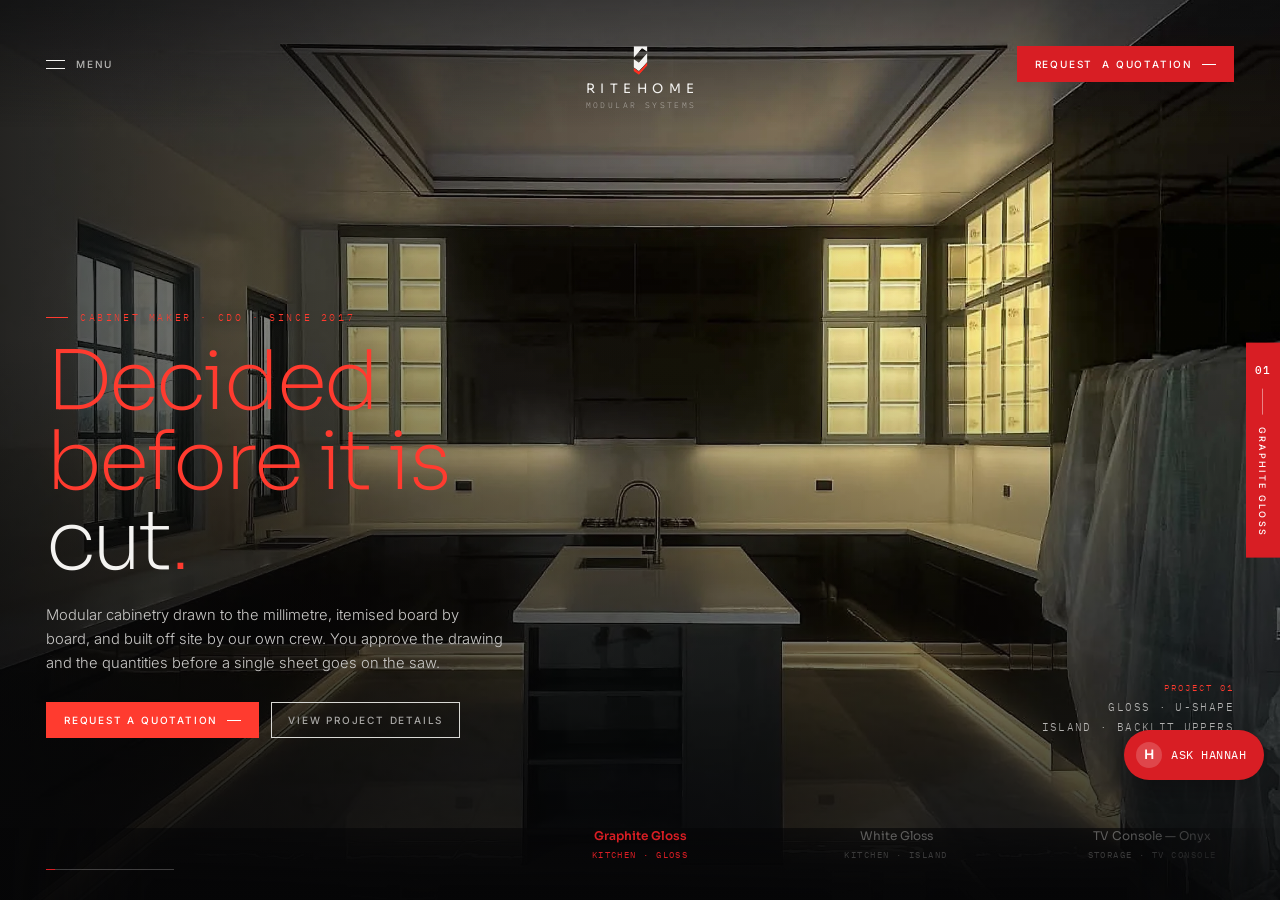
==== index.html @ 914b48b4 "Local search: say "kitchen cabinet maker", founding date, service-area towns - Homepage and kitchen " ====
<!doctype html>
<html lang="en">
<head>
<meta charset="utf-8">
<meta name="viewport" content="width=device-width, initial-scale=1">
<meta name="theme-color" content="#FFFFFF">
<link rel="icon" href="assets/favicon.ico" sizes="any">
<link rel="icon" type="image/png" sizes="32x32" href="assets/favicon-32.png">
<link rel="icon" type="image/png" sizes="16x16" href="assets/favicon-16.png">
<link rel="icon" type="image/png" sizes="192x192" href="assets/favicon-192.png">
<link rel="apple-touch-icon" href="assets/apple-touch-icon.png">
<title>Kitchen Cabinet Maker in CDO | Kitchen Cabinets &amp; Modular Furniture | Ritehome Modular Systems</title>
<meta name="description" content="Kitchen cabinet maker and modular furniture fabricator in Cagayan de Oro (CDO) since 2017. Kitchens, wardrobes, walk-in closets and TV consoles, every board sealed, edgebanded and termite-treated, built and installed by our own crew.">
<link rel="canonical" href="https://ritehomemodular.com/">
<meta name="robots" content="index, follow, max-image-preview:large">
<meta name="keywords" content="kitchen cabinet maker CDO, cabinet maker Cagayan de Oro, modular furniture CDO, kitchen cabinet maker Misamis Oriental, kitchen cabinet in CDO, CDO kitchen renovation, CDO cabinetry, kitchen cabinets Cagayan de Oro, custom cabinetry Cagayan de Oro, termite proof cabinets CDO, termite treated kitchen cabinets Cagayan de Oro, termite treatment cabinets Philippines, durable kitchen cabinets CDO">
<meta name="geo.region" content="PH-MSR">
<meta name="geo.placename" content="Cagayan de Oro City">
<meta name="geo.position" content="8.4542;124.6319">
<meta name="ICBM" content="8.4542, 124.6319">

<meta property="og:type" content="business.business">
<meta property="og:site_name" content="Ritehome Modular Systems">
<meta property="og:title" content="Kitchen Cabinet Maker in CDO | Kitchen Cabinets &amp; Modular Furniture | Ritehome Modular Systems">
<meta property="og:description" content="Kitchen cabinet maker and modular furniture fabricator in Cagayan de Oro (CDO) since 2017. Kitchens, wardrobes, walk-in closets and TV consoles, every board sealed, edgebanded and termite-treated, built and installed by our own crew.">
<meta property="og:url" content="https://ritehomemodular.com/">
<meta property="og:image" content="https://ritehomemodular.com/ritehome-photos/enhanced/01-graphite-gloss.jpg">
<meta property="og:locale" content="en_PH">

<meta name="twitter:card" content="summary_large_image">
<meta name="twitter:title" content="Kitchen Cabinet Maker in CDO | Kitchen Cabinets &amp; Modular Furniture | Ritehome Modular Systems">
<meta name="twitter:description" content="Kitchen cabinet maker and modular furniture fabricator in Cagayan de Oro (CDO) since 2017. Kitchens, wardrobes, walk-in closets and TV consoles, every board sealed, edgebanded and termite-treated, built and installed by our own crew.">
<meta name="twitter:image" content="https://ritehomemodular.com/ritehome-photos/enhanced/01-graphite-gloss.jpg">

<link rel="preconnect" href="https://fonts.googleapis.com">
<link rel="preconnect" href="https://fonts.gstatic.com" crossorigin>
<link rel="stylesheet" href="https://fonts.googleapis.com/css2?family=Sora:wght@200;300;400;500;600&family=IBM+Plex+Mono:wght@300;400;500&family=Inter:wght@300;400;500&display=swap">
<link rel="stylesheet" href="assets/hannah.css?v=784a1ce5">
<link rel="stylesheet" href="assets/lightbox.css?v=daa832d8">

<style>
/* ============================================================
   RITEHOME MODULAR SYSTEMS
   Structure after Senawa: one fixed screen, one work at a time,
   the wheel drives sideways, the chrome whispers. Six real
   projects carry the front of the run; four drawing sheets
   behind them carry the method. The substance — studio, terms,
   inquiry — sits behind the menu as a reading view.

   Colour: RED ON BLACK, taken from the Ritehome mark itself.
   Red is never a wash. It marks the active project in the index,
   carries the dimension line and the datum, and fires the single
   call to act. Everything else is black and one white.
   Material faces and the exposed board core keep their true
   colour — those are boards, not brand.
   ============================================================ */

:root{
  --ink:        #0A0A0B;
  --ink-2:      #101012;
  --panel:      #141416;
  --panel-2:    #1A1A1D;
  --chalk:      #F4F3F1;
  --chalk-dim:  #9A9A9E;
  --draft:      #7E7E85;
  --draft-dim:  #4E4E55;
  --line:       #A9ABB2;
  --rule:       #26262A;
  --rule-soft:  #1B1B1F;
  --core:       #FF2D20;
  --core-lift:  #FF5A4E;
  /* material — real boards, not brand colour */
  --edge-a:     #C98A46;
  --edge-b:     #8F6231;
  --edge-c:     #5D3F1E;
  --grain-a:    #8A6A4B;
  --grain-b:    #6B5038;
  --sheen:      255,255,255;
  --grid-op:    .05;

  --f-display: "Sora", "Inter Tight", "Helvetica Neue", Arial, sans-serif;
  --f-body:    "Inter", "Helvetica Neue", Arial, sans-serif;
  --f-mono:    "IBM Plex Mono", ui-monospace, "SF Mono", Menlo, monospace;

  --pad: clamp(20px, 3.6vw, 54px);
  --ease: cubic-bezier(.16,1,.3,1);
  --swing: cubic-bezier(.76,0,.24,1);
}

/* White is the ground. Deliberately NOT wired to prefers-color-scheme —
   the reader opts into the dark "shop" view with the toggle, so the run never
   flickers white/black/white as you move between a photograph and a drawing.
   Photographs keep their own dark scrim regardless (see .slide.shot). */
:root:not([data-theme="dark"]){
  --ink:#FFFFFF; --ink-2:#F7F7F5; --panel:#F4F4F2; --panel-2:#FAFAF8;
  --chalk:#0A0A0B; --chalk-dim:#4E4E53; --draft:#6A6A70; --draft-dim:#9A9AA0;
  --line:#4A4A50; --rule:#D9D9D5; --rule-soft:#E8E8E4; --core:#D81E24; --core-lift:#A8151A;
  --edge-a:#B87C3C; --edge-b:#855A2C; --edge-c:#57391B;
  --grain-a:#9C7A57; --grain-b:#7A5C3E; --grid-op:.07;
}
:root[data-theme="light"]{
  --ink:#F3F3F1; --ink-2:#ECECE9; --panel:#FBFBF9; --panel-2:#FFFFFF;
  --chalk:#0A0A0B; --chalk-dim:#56565B; --draft:#6A6A70; --draft-dim:#A6A6AC;
  --line:#4A4A50; --rule:#D3D3CF; --rule-soft:#E3E3DF; --core:#C8102E; --core-lift:#9C0A22;
  --edge-a:#B87C3C; --edge-b:#855A2C; --edge-c:#57391B;
  --grain-a:#9C7A57; --grain-b:#7A5C3E; --grid-op:.085;
}
:root[data-theme="dark"]{
  --ink:#0A0A0B; --ink-2:#101012; --panel:#141416; --panel-2:#1A1A1D;
  --chalk:#F4F3F1; --chalk-dim:#9A9A9E; --draft:#7E7E85; --draft-dim:#4E4E55;
  --line:#A9ABB2; --rule:#26262A; --rule-soft:#1B1B1F; --core:#FF2D20; --core-lift:#FF5A4E;
  --edge-a:#C98A46; --edge-b:#8F6231; --edge-c:#5D3F1E;
  --grain-a:#8A6A4B; --grain-b:#6B5038; --grid-op:.05;
}

*{box-sizing:border-box;}
/* WebP <picture> wrappers around photo <img>s must not add a box of their
   own -- .photo img etc. size themselves against their actual parent
   (width/height:100%, object-fit:cover), and a <picture> left at its
   default inline display would break that. */
picture{display:contents;}
html,body{height:100%;}
body{
  margin:0;background:var(--ink);color:var(--chalk);
  font-family:var(--f-body);font-weight:300;
  -webkit-font-smoothing:antialiased;text-rendering:optimizeLegibility;
  overflow:hidden;
}
body.reading{overflow-y:auto;overflow-x:hidden;}
::selection{background:var(--core);color:#fff;}
a{color:inherit;}
:focus-visible{outline:1px solid var(--core);outline-offset:3px;}

.grid{
  position:fixed;inset:0;z-index:0;pointer-events:none;
  background-image:
    linear-gradient(to right, var(--draft) 1px, transparent 1px),
    linear-gradient(to bottom, var(--draft) 1px, transparent 1px);
  background-size:96px 96px;opacity:var(--grid-op);
}

/* ============================================================
   CHROME — 10px, uppercase, wide tracking, almost invisible
   ============================================================ */
.micro{
  font-family:var(--f-body);font-size:10px;font-weight:500;
  letter-spacing:.18em;text-transform:uppercase;
}
.topbar{
  position:fixed;top:0;left:0;right:0;z-index:70;
  display:flex;align-items:center;justify-content:space-between;
  padding:var(--pad);gap:20px;pointer-events:none;
}
.topbar > *{pointer-events:auto;}
.topbar::before{
  content:"";position:absolute;inset:0;z-index:-1;pointer-events:none;
  background:linear-gradient(to bottom, rgba(6,6,7,.5), rgba(6,6,7,0));
  opacity:0;transition:opacity .5s;
}
body.on-photo .topbar::before{opacity:1;}

.menubtn{
  display:flex;align-items:center;gap:11px;
  background:none;border:0;padding:0;cursor:pointer;color:var(--chalk);
}
body.on-photo .menubtn{color:#F4F3F1;}
.menubtn .bars{display:block;width:19px;height:9px;position:relative;flex:none;}
.menubtn .bars::before,.menubtn .bars::after{
  content:"";position:absolute;left:0;right:0;height:1px;background:currentColor;
  transition:transform .45s var(--swing);
}
.menubtn .bars::before{top:0;}
.menubtn .bars::after{bottom:0;}
body.menu-open .menubtn .bars::before{transform:translateY(4px) rotate(45deg);}
body.menu-open .menubtn .bars::after{transform:translateY(-4px) rotate(-45deg);}
.menubtn .lbl{color:var(--draft);transition:color .3s;}
body.on-photo .menubtn .lbl{color:rgba(244,243,241,.7);}
.menubtn:hover .lbl{color:currentColor;}

.wordmark{
  position:fixed;left:50%;top:var(--pad);transform:translateX(-50%);
  text-decoration:none;display:flex;flex-direction:column;align-items:center;gap:3px;
  z-index:71;
}
.wm-icon{
  position:relative;display:block;width:14px;aspect-ratio:430/894;margin-bottom:2px;
}
.wm-icon img{position:absolute;inset:0;width:100%;height:100%;}
.wm-icon-chalk{opacity:0;transition:opacity .3s;}
body.on-photo .wm-icon-ink{opacity:0;}
body.on-photo .wm-icon-chalk{opacity:1;}
.wm-a{
  font-family:var(--f-display);font-weight:400;font-size:13px;
  letter-spacing:.42em;text-indent:.42em;text-transform:uppercase;color:var(--chalk);
}
.wm-b{
  font-family:var(--f-mono);font-size:8px;letter-spacing:.3em;text-indent:.3em;
  text-transform:uppercase;color:var(--draft-dim);
}
body.on-photo .wm-a{color:#F4F3F1;}
body.on-photo .wm-b{color:rgba(244,243,241,.55);}
/* the panel edge cuts straight through the centred wordmark, so it steps
   out of the way while the menu is open */
body.menu-open .wordmark{opacity:0;pointer-events:none;transition:opacity .3s;}

.topright{display:flex;align-items:center;gap:18px;}
.cta{
  display:inline-flex;align-items:center;gap:9px;
  font-family:var(--f-body);font-size:10px;font-weight:500;
  letter-spacing:.18em;text-transform:uppercase;text-decoration:none;
  color:#fff;background:var(--core);
  padding:11px 17px;border:1px solid var(--core);cursor:pointer;
  transition:background .3s var(--ease),border-color .3s var(--ease),color .3s;
}
.cta::after{content:"";width:14px;height:1px;background:currentColor;}
.cta:hover{background:var(--core-lift);border-color:var(--core-lift);}
.cta-ghost{background:transparent;border-color:rgba(244,243,241,.34);color:#F4F3F1;}
.cta-ghost:hover{background:transparent;border-color:var(--core);color:var(--core);}

/* right-edge vertical tab — Senawa hangs an award badge here;
   we hang the sheet's stage, which is the thing that actually moves */
.stagetab{
  position:fixed;right:0;top:50%;transform:translateY(-50%);z-index:39;
  background:var(--core);color:#fff;
  padding:20px 9px;display:flex;flex-direction:column;align-items:center;gap:12px;
  pointer-events:none;
}
.stagetab .st-n{font-family:var(--f-mono);font-size:11px;font-weight:500;letter-spacing:.1em;}
.stagetab .st-l{
  writing-mode:vertical-rl;font-family:var(--f-body);font-size:9px;font-weight:500;
  letter-spacing:.26em;text-transform:uppercase;
}
.stagetab .st-r{width:1px;height:26px;background:rgba(255,255,255,.45);}

/* ---------- bottom index — the Senawa move ---------- */
.indexbar{
  position:fixed;left:0;right:0;bottom:0;z-index:38;
  padding:0 0 calc(var(--pad) - 6px);
  pointer-events:none;overflow:hidden;
  -webkit-mask-image:linear-gradient(to right,transparent,#000 12%,#000 88%,transparent);
          mask-image:linear-gradient(to right,transparent,#000 12%,#000 88%,transparent);
}
.indexbar::before{
  content:"";position:absolute;left:0;right:0;bottom:0;height:200px;z-index:-1;
  background:linear-gradient(to top, var(--ink) 6%, rgba(0,0,0,0));
  opacity:.9;pointer-events:none;transition:opacity .5s;
}
body.on-photo .indexbar::before{
  background:linear-gradient(to top, rgba(6,6,7,.95) 6%, rgba(6,6,7,0));opacity:1;
}
.indextrack{
  display:flex;align-items:flex-end;
  transition:transform .85s var(--swing);will-change:transform;
}
.ix{
  flex:0 0 20%;text-align:center;padding:0 14px;
  background:none;border:0;cursor:pointer;pointer-events:auto;
  display:flex;flex-direction:column;align-items:center;gap:6px;
  opacity:.34;transition:opacity .55s var(--ease);
}
.ix:hover{opacity:.72;}
.ix-n{
  font-family:var(--f-display);font-size:12px;font-weight:400;color:var(--chalk);
  white-space:nowrap;transition:color .45s var(--ease);
}
.ix-m{
  font-family:var(--f-mono);font-size:9px;letter-spacing:.16em;text-transform:uppercase;
  color:var(--chalk);opacity:.62;white-space:nowrap;transition:color .45s var(--ease);
}
body.on-photo .ix-n,body.on-photo .ix-m{color:#F4F3F1;}
.ix.on{opacity:1;}
.ix.on .ix-n{font-weight:600;color:var(--core);}
.ix.on .ix-m{color:var(--core);opacity:1;}

.progress{
  position:fixed;left:var(--pad);bottom:calc(var(--pad) - 16px);z-index:38;
  width:128px;height:1px;background:var(--rule);pointer-events:none;
}
body.on-photo .progress{background:rgba(244,243,241,.24);}
.progress i{
  display:block;height:100%;background:var(--core);
  transform-origin:left;transform:scaleX(.1);
  transition:transform .85s var(--swing);
}
.hint{
  position:fixed;right:var(--pad);bottom:calc(var(--pad) - 20px);z-index:38;
  color:var(--draft-dim);pointer-events:none;
  animation:hintfade 5s var(--ease) 2.6s forwards;
}
body.on-photo .hint{color:rgba(244,243,241,.5);}
@keyframes hintfade{to{opacity:0;}}

/* ============================================================
   STAGE
   ============================================================ */
.stage{position:fixed;inset:0;z-index:10;overflow:hidden;}
body.reading .stage{display:none;}
/* Hannah (assets/hannah.js) sits at a plain 16px from the corner by default —
   fine in the reading view, but the stage view has its own thumbnail strip
   and scroll hint pinned to that same corner, so lift her clear of it there. */
body:not(.reading) .hn-root{bottom:calc(var(--pad) + 74px);}
.track{
  display:flex;height:100%;width:100%;
  transition:transform .95s var(--swing);will-change:transform;
}
.slide{flex:0 0 100%;height:100%;position:relative;overflow:hidden;}

/* ---------- the photograph, full-bleed ---------- */
.photo{position:absolute;inset:0;overflow:hidden;background:#08080A;}
.photo img{
  width:100%;height:100%;object-fit:cover;display:block;
  transform:scale(1.07);transition:transform 2s var(--ease);
}
.slide.seen .photo img{transform:scale(1);}
/* the hero slide's muted background loop — sits over the still, under the scrim;
   fades in once it is actually playing so a stall never shows a black box */
.photo-vid{
  position:absolute;inset:0;width:100%;height:100%;object-fit:cover;display:block;
  pointer-events:none;opacity:0;transition:opacity 1s var(--ease);
}
.photo-vid.playing{opacity:1;}
/* the scrim — dark at the bottom and down the reading edge,
   so the type holds without flattening the whole picture */
.photo::after{
  content:"";position:absolute;inset:0;pointer-events:none;
  background:
    linear-gradient(to top, rgba(6,6,7,.90) 0%, rgba(6,6,7,.42) 34%, rgba(6,6,7,.04) 62%),
    linear-gradient(to right, rgba(6,6,7,.74) 0%, rgba(6,6,7,.20) 44%, rgba(6,6,7,0) 72%);
}
/* on a photo slide the copy is always light-on-dark, in either theme */
.slide.shot{
  --chalk:#F4F3F1; --chalk-dim:#CBCAC8; --draft:#A9A8A6; --draft-dim:#8B8A89;
  --core:#FF3B2F; --core-lift:#FF6A5F;
}

/* ---------- copy over the frame ---------- */
.copy{
  position:absolute;z-index:3;left:var(--pad);bottom:clamp(124px,18vh,196px);
  max-width:min(46ch,44vw);
}
.copy.mid{
  left:50%;transform:translate(-50%,-50%);text-align:center;
  max-width:min(60ch,74vw);bottom:auto;top:48%;
}
.eyebrow{
  font-family:var(--f-mono);font-size:10px;letter-spacing:.26em;text-transform:uppercase;
  color:var(--core);margin:0 0 18px;display:flex;align-items:center;gap:12px;
}
.copy.mid .eyebrow{justify-content:center;}
.eyebrow::before{content:"";width:22px;height:1px;background:var(--core);flex:none;}

h1{
  font-family:var(--f-display);font-weight:200;
  font-size:clamp(38px,6.4vw,88px);line-height:.98;letter-spacing:-.035em;
  margin:0 0 22px;color:var(--core);
}
h1 em{font-style:normal;color:var(--chalk);}
h2{
  font-family:var(--f-display);font-weight:200;
  font-size:clamp(28px,4.1vw,54px);line-height:1.06;letter-spacing:-.028em;
  margin:0 0 18px;color:var(--core);
}
h3{
  font-family:var(--f-display);font-weight:400;font-size:15px;letter-spacing:-.01em;
  margin:0 0 8px;color:var(--chalk);
}
.lede{
  font-size:clamp(13.5px,1.15vw,15.5px);line-height:1.62;color:var(--chalk-dim);
  margin:0 0 18px;font-weight:300;
}
.body{font-size:13px;line-height:1.7;color:var(--draft);margin:0 0 16px;}
.note{font-family:var(--f-mono);font-size:11px;line-height:1.75;color:var(--draft);margin:0;}
.acts{display:flex;flex-wrap:wrap;gap:12px;margin-top:26px;}
.copy.mid .acts{justify-content:center;}

/* the project caption, bottom-right, the way a sheet is stamped */
.shotmeta{
  position:absolute;z-index:3;right:var(--pad);bottom:clamp(124px,18vh,196px);
  text-align:right;display:flex;flex-direction:column;gap:5px;
}
.shotmeta .sm-k{
  font-family:var(--f-mono);font-size:9px;letter-spacing:.22em;text-transform:uppercase;
  color:var(--core);
}
.shotmeta .sm-v{
  font-family:var(--f-mono);font-size:10.5px;letter-spacing:.13em;text-transform:uppercase;
  color:rgba(244,243,241,.72);line-height:1.9;
}

.meta{
  position:absolute;z-index:3;right:var(--pad);top:calc(var(--pad) + 62px);
  font-family:var(--f-mono);font-size:10px;line-height:2.1;letter-spacing:.14em;
  text-transform:uppercase;color:var(--draft-dim);text-align:right;
}

/* ---------- drawing sheets ---------- */
.art{
  position:absolute;inset:0;display:flex;align-items:center;justify-content:center;
  padding:clamp(72px,9vh,130px) var(--pad);
}
.art svg{width:100%;height:100%;max-width:1500px;overflow:visible;}
/* line work needs its own value: --draft is a body-text grey and disappears
   on a black ground, which is the whole canvas here */
.ln{fill:none;stroke:var(--line);stroke-width:1.3;vector-effect:non-scaling-stroke;}
.ln-f{fill:var(--panel);stroke:var(--line);stroke-width:1.3;vector-effect:non-scaling-stroke;}
.ln-h{fill:none;stroke:var(--chalk);stroke-width:1.6;vector-effect:non-scaling-stroke;}
.ln-d{fill:none;stroke:var(--core);stroke-width:1.2;vector-effect:non-scaling-stroke;}
.dimtxt{font-family:var(--f-mono);font-size:11px;fill:var(--core);letter-spacing:.1em;}
.lbltxt{font-family:var(--f-mono);font-size:9.5px;fill:var(--draft);letter-spacing:.16em;}
.hatch{fill:var(--panel-2);stroke:var(--line);stroke-width:1.3;vector-effect:non-scaling-stroke;}

/* where copy sits on the left, the drawing steps right so the two do not
   share the same ground */
@media (min-width:1001px){
  .slide.offset .art{padding-left:min(46vw,640px);}
}
/* narrow: there is no room beside the copy, so the drawing takes the top
   band and the copy sits under it rather than on top of it */
@media (max-width:1000px){
  .slide.offset .art{
    align-items:flex-start;
    padding:calc(var(--pad) + 74px) var(--pad) 0;
  }
  .slide.offset .art svg{height:min(28vh,220px);}
  .slide.offset .copy{bottom:clamp(50px,6vh,90px);}
  .slide.offset .copy.plate{background:transparent;border:0;padding:0;}
}
/* a short phone still has to fit a drawing above the copy — give both less
   room to ask for rather than let them collide */
@media (max-width:1000px) and (max-height:760px){
  .slide.offset .art{padding-top:calc(var(--pad) + 50px);}
  .slide.offset .art svg{height:min(19vh,145px);}
  .slide.offset .copy{bottom:clamp(24px,4vh,54px);}
  .slide.offset .copy h2{font-size:clamp(24px,3.4vw,38px);margin-bottom:12px;}
  .slide.offset .copy .eyebrow{margin-bottom:10px;}
  .slide.offset .copy .lede{font-size:12.5px;line-height:1.5;margin-bottom:10px;}
  .slide.offset .copy .note{font-size:10px;line-height:1.45;}
  .slide.offset .copy .spec-list{margin-top:12px;}
  .slide.offset .copy .spec-list li{padding:6px 0;}
}

.slide .draw{stroke-dasharray:var(--len,900);stroke-dashoffset:var(--len,900);}
.slide.seen .draw{animation:drawin 1.5s var(--ease) forwards;}
@keyframes drawin{to{stroke-dashoffset:0;}}
.slide .fadein{opacity:0;}
.slide.seen .fadein{animation:fadein .9s var(--ease) .75s forwards;}
@keyframes fadein{to{opacity:1;}}
.slide .rise{opacity:0;transform:translateY(16px);}
.slide.seen .rise{animation:rise .95s var(--ease) forwards;}
.slide.seen .rise:nth-child(2){animation-delay:.07s;}
.slide.seen .rise:nth-child(3){animation-delay:.14s;}
.slide.seen .rise:nth-child(4){animation-delay:.21s;}
.slide.seen .rise:nth-child(5){animation-delay:.28s;}
@keyframes rise{to{opacity:1;transform:none;}}

/* ---------- material: the swatch wall, full-bleed ---------- */
/* one foot value drives the wall, the label band and the copy plate, so the
   plate can never come to rest on top of a sample name */
.slide.mat{--wall-foot:clamp(104px,15vh,168px);--tag-band:78px;}
.swatch-wall{
  /* the bottom row carries its own labels, so the wall stops short of the
     index bar instead of running under it */
  position:absolute;inset:0 0 var(--wall-foot) 0;display:grid;
  grid-template-columns:repeat(4,1fr);gap:1px;background:var(--rule-soft);
}
.swatch{position:relative;overflow:hidden;background:var(--panel);}
.sw-face{position:absolute;inset:0 0 13px 0;}
/* a real board photo, when one is supplied, lies over the drawn fallback:
   set --face on the .swatch and nothing else has to change */
.sw-face::before{
  content:"";position:absolute;inset:0;
  background-image:var(--face,none);background-repeat:no-repeat;
  /* cover, not a fixed oversize. The wall is four tall strips on a desktop
     but a 2x2 of squat tiles under 820px, and a height-based size that
     covers one shape leaves the drawn fallback showing down the sides of
     the other. cover holds at every aspect; --face-pos still chooses which
     part of the scan is in frame, since cover always leaves slack on one
     axis. */
  background-size:var(--face-size,cover);
  background-position:var(--face-pos,50% 50%);
}
.sw-edge{
  position:absolute;left:0;right:0;bottom:0;height:13px;z-index:3;
  background:linear-gradient(to bottom, var(--edge-a) 0%, var(--edge-b) 55%, var(--edge-c) 100%);
}
.sw-edge::after{
  content:"";position:absolute;left:0;right:0;top:0;height:1.5px;
  background:rgba(var(--sheen),.35);
}
.sw-band .sw-edge{background:linear-gradient(to bottom, var(--grain-a), var(--grain-b));}
.sw-light{
  position:absolute;inset:0;pointer-events:none;
  background:radial-gradient(300px 220px at var(--mx,50%) var(--my,30%),
    rgba(var(--sheen),.17), rgba(var(--sheen),0) 70%);
  opacity:0;transition:opacity .5s var(--ease);
}
.swatch:hover .sw-light,.swatch:focus-within .sw-light{opacity:1;}
.sw-gloss .sw-light{
  background:radial-gradient(270px 190px at var(--mx,50%) var(--my,30%),
    rgba(var(--sheen),.44), rgba(var(--sheen),0) 62%);
}
/* labels sit over real material — fixed values over a scrim, never a theme token */
.sw-tag{
  position:absolute;left:0;right:0;bottom:13px;z-index:2;
  padding:44px 13px 15px;display:flex;flex-direction:column;gap:4px;
  background:linear-gradient(to top, rgba(8,9,9,.9), rgba(8,9,9,.34) 58%, rgba(8,9,9,0));
}
.sw-name{
  font-family:var(--f-body);font-size:9.5px;font-weight:500;letter-spacing:.16em;
  text-transform:uppercase;color:#F2EDE4;
}
.sw-num{font-family:var(--f-mono);font-size:9px;letter-spacing:.14em;color:#FF5A4E;}
/* the drawn base — what a sample falls back to if its scan fails to load. The
   finish (matte / high gloss) is one layer up, so it reads the same over a
   scan and over the drawing. */
.f-solid{background:linear-gradient(168deg,#26452F,#1E3727);}
.f-matte{background:linear-gradient(168deg,#FEFCF7,#F6F1E6);}
.f-wood{background:
  repeating-linear-gradient(94deg, rgba(0,0,0,.08) 0 2px, rgba(255,255,255,.03) 2px 5px, rgba(0,0,0,0) 5px 11px),
  linear-gradient(168deg,#6B5A48,#3E3226);}
.f-gloss{background:linear-gradient(168deg,#F5F4F1,#E2E0DA);}

/* 01 Solid and 02 Matte are flat painted chips, so they are colour, not
   photograph — no --face, the .f-solid / .f-matte base above IS the face.
   The in-situ crops that used to sit here (solid-green-kitchen.jpg,
   matte-white.jpg) are still on disk but unwired: a room photo of a green
   cabinet reads as a room, not a chip.

   03 Woodgrain and 04 High Gloss stay photographed, because grain and
   reflection cannot be drawn honestly. Both are flat sample faces shot
   square on, replacing the blurry in-situ crops that used to sit here.
   ritehome-photos/finishes/SOURCE.txt records what each file is.

   The gloss file was cut down to the door face itself. Its source was a
   whole door, and a door carries what a sample does not — a drawer seam
   across the top, the grey studio floor at its edges — and both were
   landing in frame. Cropping the file rather than zooming past them in CSS
   keeps the face sharp and lets the plain cover rule above hold at every
   width. It sits a little right of centre so the window reflection stays
   in frame: that band IS the finish. */
.swatch.sw-wood {--face:url("ritehome-photos/finishes/wood-walnut-panel.jpg");--face-pos:50% 50%;}
.swatch.sw-gloss{--face:url("ritehome-photos/finishes/gloss-white-door.jpg");--face-pos:58% 50%;}

/* the finish, laid over whichever base is in play. Solid, matte and woodgrain
   take nothing; high gloss takes the raking streak. */
.sw-face::after{content:"";position:absolute;inset:0;}
.sw-gloss .sw-face::after{
  background:linear-gradient(112deg,
    rgba(255,255,255,.46) 0%, rgba(255,255,255,0) 28%,
    rgba(255,255,255,0) 62%, rgba(255,255,255,.28) 76%, rgba(255,255,255,0) 92%);
}
.copy.plate{
  background:var(--ink);padding:26px 28px;border:1px solid var(--rule);
  max-width:min(40ch,38vw);
}
/* the plate stands clear of the label band rather than covering samples 01–02 */
.slide.mat .copy.plate{bottom:calc(var(--wall-foot) + var(--tag-band));}
/* a short window is what pushed the plate down onto the labels: give the
   plate less to carry rather than letting it grow into them */
@media (max-height:820px){
  .slide.mat .copy.plate{padding:20px 22px;}
  .slide.mat .copy.plate h2{font-size:clamp(26px,3.1vw,38px);margin-bottom:14px;}
  .slide.mat .copy.plate .lede{font-size:13.5px;line-height:1.55;margin-bottom:13px;}
  .slide.mat .copy.plate .note{font-size:10.5px;line-height:1.62;}
  .slide.mat .copy.plate .eyebrow{margin-bottom:13px;}
}
/* four strips in a phone's width still leaves no room for a name — go two by
   two, and let the plate sit above the wall instead of on it */
@media (max-width:820px){
  .slide.mat{--wall-foot:clamp(96px,13vh,140px);--tag-band:0px;}
  .slide.mat .swatch-wall{
    inset:auto 0 var(--wall-foot) 0;height:min(52vh,380px);
    grid-template-columns:repeat(2,1fr);grid-template-rows:repeat(2,1fr);
  }
  .slide.mat .copy.plate{
    bottom:auto;top:calc(var(--pad) + 62px);
    background:transparent;border:0;padding:0;max-width:none;right:var(--pad);
  }
  .slide.mat .copy.plate .note{display:none;}
}

/* ---------- module ---------- */
.pnl{
  fill:var(--panel-2);stroke:var(--draft);stroke-width:1.1;vector-effect:non-scaling-stroke;
  transition:transform 1s var(--ease);
}
.pnl-top{fill:var(--panel);}
.pnl-door{fill:color-mix(in srgb, var(--core) 14%, var(--panel-2));stroke:var(--core);}
/* the cut edge of the board — same core colour introduced on the Material sheet,
   the colour you only meet where 18 mm actually shows */
.pnl-edge{fill:var(--edge-b);stroke:var(--edge-c);}
.exploded .p-top{transform:translate(0,-58px);}
.exploded .p-door{transform:translate(-72px,42px);}
.exploded .p-shelf{transform:translate(0,-16px);}
.exploded .p-back{transform:translate(34px,-20px);}
.togglebtn{
  background:transparent;border:1px solid var(--rule);color:var(--draft);
  font-family:var(--f-body);font-size:10px;font-weight:500;letter-spacing:.18em;
  text-transform:uppercase;padding:10px 16px;cursor:pointer;
  transition:color .3s,border-color .3s;
}
.togglebtn:hover{color:var(--core);border-color:var(--core);}
.legend{
  position:absolute;z-index:3;right:var(--pad);bottom:clamp(124px,18vh,196px);
  display:flex;flex-direction:column;gap:9px;text-align:right;
}
.legend div{font-family:var(--f-mono);font-size:10px;letter-spacing:.1em;color:var(--draft);}
.legend b{
  display:block;font-weight:400;color:var(--chalk);
  font-size:9px;letter-spacing:.2em;text-transform:uppercase;margin-bottom:2px;
}

/* ---------- range ---------- */
.rangewrap{
  position:absolute;inset:0;display:flex;align-items:center;
  padding:clamp(96px,13vh,150px) var(--pad) clamp(134px,19vh,206px);
}
.range{width:100%;max-width:1180px;margin:0 auto;border-top:1px solid var(--rule-soft);}
.range-row{
  display:grid;grid-template-columns:44px minmax(140px,1.1fr) 2fr 60px;
  gap:22px;align-items:center;padding:clamp(8px,1.4vh,16px) 0;
  border-bottom:1px solid var(--rule-soft);transition:border-color .35s;
}
.range-row:hover{border-bottom-color:var(--core);}
button.range-row{background:none;border:0;border-bottom:1px solid var(--rule-soft);font:inherit;color:inherit;cursor:pointer;width:100%;text-align:left;}
.range-n{font-family:var(--f-mono);font-size:10px;color:var(--draft-dim);letter-spacing:.1em;}
.range-name{
  font-family:var(--f-display);font-weight:400;font-size:clamp(14px,1.4vw,19px);
  letter-spacing:-.015em;color:var(--chalk);transition:color .35s;
}
.range-row:hover .range-name{color:var(--core);}
.range-desc{font-size:12px;line-height:1.55;color:var(--draft);}
.range-glyph{justify-self:end;line-height:0;}
.gl{fill:none;stroke:var(--core);stroke-width:1.2;vector-effect:non-scaling-stroke;}
.range-head{margin:0 auto clamp(12px,2.2vh,26px);width:100%;max-width:1180px;}

/* ============================================================
   MENU — a frosted panel that slides in from the left, after Senawa.
   The site stays visible and legible beside it rather than being wiped out.
   ============================================================ */
.menu{
  position:fixed;top:0;left:0;bottom:0;z-index:60;
  width:min(560px,88vw);
  display:flex;flex-direction:column;justify-content:space-between;gap:28px;
  padding:calc(var(--pad) + 68px) var(--pad) var(--pad);
  overflow-y:auto;overscroll-behavior:contain;
  background:color-mix(in srgb, var(--ink) 50%, transparent);
  -webkit-backdrop-filter:blur(10px) saturate(115%);
          backdrop-filter:blur(10px) saturate(115%);
  border-right:1px solid var(--rule-soft);
  transform:translateX(-101%);visibility:hidden;
  transition:transform .8s var(--swing), visibility 0s linear .8s;
}
body.menu-open .menu{
  transform:none;visibility:visible;
  transition:transform .8s var(--swing);
}
/* at 50% the artwork behind shows through, which is the point — but the
   small mono text at the foot needs a ground to sit on, so the panel
   gathers opacity towards the bottom only */
.menu::after{
  content:"";position:absolute;left:0;right:0;bottom:0;height:52%;z-index:0;
  pointer-events:none;
  background:linear-gradient(to top,
    var(--ink) 10%,
    color-mix(in srgb, var(--ink) 62%, transparent) 55%,
    transparent 100%);
}
.menu > *{position:relative;z-index:1;}
/* browsers without backdrop-filter get a solid panel rather than a
   transparent one you cannot read through */
@supports not ((backdrop-filter:blur(1px)) or (-webkit-backdrop-filter:blur(1px))){
  .menu{background:var(--ink);}
}
/* an invisible catcher so clicking the site closes the panel */
.menu-catch{
  position:fixed;inset:0;z-index:59;display:none;background:transparent;
  border:0;padding:0;cursor:default;
}
body.menu-open .menu-catch{display:block;}

.menu-label{color:var(--draft-dim);margin:0 0 22px;}

.menu-list{list-style:none;margin:0;padding:0;}
.menu-list li{overflow:hidden;}
.menu-list button,.menu-list a{
  display:block;width:100%;text-align:left;
  background:none;border:0;padding:clamp(3px,.7vh,7px) 0;cursor:pointer;
  color:var(--chalk);text-decoration:none;
  font-family:var(--f-display);font-weight:300;
  font-size:clamp(26px,3.2vw,38px);line-height:1.32;letter-spacing:-.02em;
  transform:translateY(105%);
  transition:transform .7s var(--swing), color .3s;
}
body.menu-open .menu-list button,body.menu-open .menu-list a{transform:none;}
.menu-list li:nth-child(1) button{transition-delay:.10s;}
.menu-list li:nth-child(2) button{transition-delay:.15s;}
.menu-list li:nth-child(3) button{transition-delay:.20s;}
.menu-list li:nth-child(4) button{transition-delay:.25s;}
.menu-list li:nth-child(5) button{transition-delay:.30s;}
.menu-list li:nth-child(6) button{transition-delay:.35s;}
.menu-list li:nth-child(7) a{transition-delay:.40s;}
.menu-list button:hover,.menu-list button:focus-visible,.menu-list a:hover,.menu-list a:focus-visible{color:var(--core);}

/* the ten sheets stay reachable without breaking the airy list above */
.menu-sheets-label{color:var(--draft);margin:0 0 12px;}
.menu-sheets{display:flex;flex-wrap:wrap;gap:7px 16px;margin-bottom:30px;}
.menu-sheets button{
  background:none;border:0;padding:0;cursor:pointer;
  font-family:var(--f-mono);font-size:10.5px;letter-spacing:.13em;
  text-transform:uppercase;color:var(--draft);transition:color .3s;
}
.menu-sheets button:hover,.menu-sheets button:focus-visible{color:var(--core);}
.menu-sheets button.on{color:var(--core);}

.menu-contact{display:flex;flex-direction:column;gap:9px;}
.menu-contact .em{
  font-family:var(--f-body);font-size:13px;font-weight:300;color:var(--chalk);
  text-decoration:none;overflow-wrap:anywhere;
}
.menu-contact .em:hover{color:var(--core);}
.menu-contact .em.empty{color:var(--core);font-family:var(--f-mono);font-size:12px;}
.menu-contact .loc{color:var(--draft);margin:0;}

/* ============================================================
   READING VIEW
   ============================================================ */
.doc{display:none;position:relative;z-index:20;padding:calc(var(--pad) + 74px) var(--pad) 0;}
body.reading .doc{display:block;}
body.reading .indexbar,body.reading .progress,
body.reading .stagetab,body.reading .hint{display:none;}
.doc-in{max-width:1180px;margin:0 auto;}
.docsec{padding:clamp(40px,8vh,96px) 0;border-top:1px solid var(--rule-soft);}
.docsec:first-child{border-top:0;padding-top:clamp(16px,3vh,36px);}
.split{display:grid;grid-template-columns:minmax(0,.85fr) minmax(0,1.15fr);gap:clamp(24px,5vw,72px);}

.statement p.big{
  font-family:var(--f-display);font-weight:200;
  font-size:clamp(24px,3.4vw,44px);line-height:1.2;letter-spacing:-.028em;
  margin:0 0 24px;color:var(--chalk);max-width:20ch;
}

.spec-list{list-style:none;padding:0;margin:22px 0 0;border-top:1px solid var(--rule-soft);}
.spec-list li{
  display:flex;justify-content:space-between;gap:20px;align-items:baseline;
  padding:11px 0;border-bottom:1px solid var(--rule-soft);
}
.spec-k{font-family:var(--f-mono);font-size:10px;letter-spacing:.18em;text-transform:uppercase;color:var(--draft);}
.spec-v{font-family:var(--f-mono);font-size:12px;color:var(--chalk);font-variant-numeric:tabular-nums;text-align:right;}

/* ---------- photo galleries — every photo on file, grouped by system ---------- */
.gallery-head{display:flex;justify-content:space-between;align-items:flex-end;gap:20px;flex-wrap:wrap;margin-bottom:8px;}
.gallery-count{font-family:var(--f-mono);font-size:11px;letter-spacing:.1em;color:var(--draft);white-space:nowrap;}
.photogrid{display:grid;grid-template-columns:repeat(auto-fill,minmax(220px,1fr));gap:14px;margin-top:26px;}
.photogrid a{
  display:block;position:relative;aspect-ratio:4/3;overflow:hidden;
  background:var(--panel);border:1px solid var(--rule-soft);text-decoration:none;
}
.photogrid img{width:100%;height:100%;object-fit:cover;display:block;transition:transform .5s var(--ease);}
.photogrid a:hover img{transform:scale(1.06);}
.photogrid .cap{
  position:absolute;left:0;right:0;bottom:0;padding:9px 11px 8px;
  background:linear-gradient(to top, rgba(6,6,7,.85), rgba(6,6,7,0));
  color:#F4F3F1;font-family:var(--f-mono);font-size:10px;letter-spacing:.05em;line-height:1.5;
}
.range-more{padding:9px 0 20px;text-align:right;}
.range-more button,.range-more a{
  background:none;border:0;padding:0;cursor:pointer;text-decoration:none;
  font-family:var(--f-mono);font-size:10.5px;letter-spacing:.1em;text-transform:uppercase;
  color:var(--draft);transition:color .3s;
}
.range-more button:hover,.range-more a:hover{color:var(--core);}
.range-more .sep{color:var(--rule);margin:0 8px;}
.inline-doc-link{
  background:none;border:0;padding:0;cursor:pointer;font:inherit;
  color:var(--chalk);border-bottom:1px solid var(--rule);transition:color .3s,border-color .3s;
}
.inline-doc-link:hover{color:var(--core);border-color:var(--core);}
@media (max-width:720px){
  .photogrid{grid-template-columns:repeat(auto-fill,minmax(150px,1fr));gap:10px;}
}

.seq{display:grid;grid-template-columns:repeat(5,1fr);gap:1px;background:var(--rule-soft);margin-top:34px;border:1px solid var(--rule-soft);}
@media (min-width:1001px) and (max-width:1220px){.seq{grid-template-columns:repeat(3,1fr);}}
.seq-cell{background:var(--ink);padding:24px 20px;position:relative;}
.seq-cell::before{content:"";position:absolute;left:0;top:0;bottom:0;width:2px;background:var(--core);}
.seq-n{font-family:var(--f-mono);font-size:10px;letter-spacing:.2em;color:var(--core);display:block;margin-bottom:16px;}
.seq-role{font-family:var(--f-mono);font-size:10px;letter-spacing:.14em;text-transform:uppercase;color:var(--draft-dim);margin:0 0 12px;}
.seq-cell p:last-child{font-size:12.5px;line-height:1.65;color:var(--draft);margin:0;}

.terms{display:grid;grid-template-columns:repeat(4,1fr);gap:1px;background:var(--rule-soft);border:1px solid var(--rule-soft);margin-top:34px;}
.term{background:var(--ink);padding:24px 20px;}
.term-k{font-family:var(--f-mono);font-size:10px;letter-spacing:.2em;text-transform:uppercase;color:var(--core);margin:0 0 10px;}
.term-pct{font-family:var(--f-display);font-weight:200;font-size:clamp(28px,3.4vw,46px);line-height:1;letter-spacing:-.03em;color:var(--chalk);margin-bottom:12px;}
.term-pct span{font-size:.42em;color:var(--core);letter-spacing:.02em;}
.term p:last-child{font-size:12px;line-height:1.6;color:var(--draft);margin:0;}
.tiers{display:grid;grid-template-columns:repeat(3,1fr);gap:1px;background:var(--rule-soft);border:1px solid var(--rule-soft);margin-top:22px;}
.tier{background:var(--ink);padding:22px 20px;}
.tier-n{font-family:var(--f-mono);font-size:10px;letter-spacing:.2em;text-transform:uppercase;color:var(--core);margin:0 0 8px;}
.tier h4{font-family:var(--f-display);font-weight:400;font-size:17px;margin:0 0 8px;letter-spacing:-.01em;}
.tier p:last-child{font-size:12px;line-height:1.6;color:var(--draft);margin:0;}
.sub{font-family:var(--f-display);font-weight:400;font-size:17px;letter-spacing:-.012em;margin:44px 0 10px;}

.inq{display:grid;grid-template-columns:minmax(0,.9fr) minmax(0,1.1fr);gap:clamp(28px,5vw,72px);}
.contactcard{border:1px solid var(--rule-soft);padding:20px;margin-top:30px;}
.mapcard{border:1px solid var(--rule-soft);margin-top:16px;overflow:hidden;}
.mapcard iframe{display:block;width:100%;height:220px;border:0;filter:grayscale(1) contrast(1.05);transition:filter .4s var(--ease);}
.mapcard:hover iframe,.mapcard:focus-within iframe{filter:grayscale(0);}
.contactcard-h{font-family:var(--f-mono);font-size:10px;letter-spacing:.2em;text-transform:uppercase;color:var(--core);margin-bottom:14px;}
.cfield{display:flex;justify-content:space-between;gap:16px;padding:9px 0;border-top:1px solid var(--rule-soft);}
.cfield-k{font-family:var(--f-mono);font-size:10px;letter-spacing:.16em;text-transform:uppercase;color:var(--draft);flex:none;}
/* min-width:0 lets this flex item actually shrink below its content's
   unwrapped width -- without it, a long unbroken string (the email
   address) forces the whole row (and the page) wider than the viewport
   on narrow phones instead of wrapping. */
.cfield-v{font-family:var(--f-mono);font-size:11.5px;color:var(--chalk);text-align:right;flex:1;min-width:0;overflow-wrap:anywhere;}
.cfield-v a{text-decoration:none;border-bottom:1px solid var(--rule);transition:color .3s,border-color .3s;}
.cfield-v a:hover{color:var(--core);border-bottom-color:var(--core);}
.menu-contact .em{text-decoration:none;}
.cfield-v.empty{color:var(--core);opacity:.8;}
.form-row{display:grid;grid-template-columns:1fr 1fr;gap:20px;}
.field{margin-bottom:20px;}
.field label{display:block;font-family:var(--f-mono);font-size:10px;letter-spacing:.18em;text-transform:uppercase;color:var(--draft);margin-bottom:8px;}
.field input,.field select,.field textarea{
  width:100%;background:transparent;border:0;border-bottom:1px solid var(--rule);
  color:var(--chalk);font-family:var(--f-body);font-size:14px;font-weight:300;
  padding:9px 0;transition:border-color .3s;
}
.field textarea{min-height:96px;resize:vertical;line-height:1.6;}
.field select option{background:var(--panel);color:var(--chalk);}
.field input:focus,.field select:focus,.field textarea:focus{border-bottom-color:var(--core);outline:0;}
.inq-status{
  font-family:var(--f-mono);font-size:11.5px;line-height:1.65;color:var(--core);
  border-left:2px solid var(--core);padding:9px 0 9px 13px;margin-top:18px;
}
.inq-status:empty{display:none;}

.footlinks{
  display:flex;flex-wrap:wrap;gap:10px 22px;padding-top:clamp(32px,6vh,64px);
  border-top:1px solid var(--rule-soft);
}
.footlinks a{
  font-family:var(--f-mono);font-size:10.5px;letter-spacing:.08em;text-transform:uppercase;
  color:var(--draft);text-decoration:none;transition:color .3s;
}
.footlinks a:hover{color:var(--core);}

.foot{
  display:flex;justify-content:space-between;gap:24px;flex-wrap:wrap;
  padding:clamp(24px,5vh,48px) 0 var(--pad);
}
.foot-note{font-family:var(--f-mono);font-size:10.5px;line-height:1.9;letter-spacing:.06em;color:var(--draft);}

/* ============================================================
   RESPONSIVE
   ============================================================ */
@media (max-width:1000px){
  .split,.inq,.menu-in{grid-template-columns:1fr;}
  .seq,.terms{grid-template-columns:repeat(2,1fr);}
  .tiers{grid-template-columns:1fr;}
  .copy,.copy.plate{max-width:min(52ch,86vw);}
  .legend,.meta,.shotmeta{display:none;}
  .menu-in{align-items:start;}
  /* the centred wordmark and the right-hand cluster start to meet here,
     so the two labels that are only ever nice-to-have step aside first */
  .topright .cta span{display:none;}
  .menubtn .lbl{display:none;}
  .topright{gap:14px;}
  .photo::after{
    background:linear-gradient(to top, rgba(6,6,7,.92) 0%, rgba(6,6,7,.48) 40%, rgba(6,6,7,.10) 70%);
  }
}
@media (max-width:720px){
  .wordmark .wm-b{display:none;}
  .wm-a{font-size:11px;letter-spacing:.3em;text-indent:.3em;}
  .topright .cta{padding:11px 13px;}
  .seq,.terms,.form-row{grid-template-columns:1fr;}
  .range-row{grid-template-columns:34px 1fr;gap:10px;}
  .range-desc,.range-glyph{display:none;}
  .stagetab{padding:14px 7px;}
  .hint{display:none;}
  .copy{bottom:clamp(116px,17vh,156px);}
  /* min(560px,88vw) read as near-full-width on a phone -- the menu-list
     font-size clamp also floors at a flat 26px below an 812px viewport,
     which is oversized once the panel itself is this much narrower. */
  .menu{width:min(280px,62vw);}
  .menu-list button{font-size:clamp(19px,6.2vw,25px);}
}
/* short viewports — landscape phones, small laptops. The hero copy is
   tall enough to run up under the header, so the type steps down. */
@media (max-height:620px){
  h1{font-size:clamp(28px,4.6vw,48px);margin-bottom:14px;}
  h2{font-size:clamp(24px,3.4vw,40px);margin-bottom:12px;}
  .eyebrow{margin-bottom:11px;}
  .lede{font-size:13px;line-height:1.55;margin-bottom:12px;}
  .acts{margin-top:16px;}
  .copy{bottom:clamp(92px,13vh,130px);}
  .copy.plate{padding:18px 20px;}
  .spec-list{margin-top:14px;}
  .spec-list li{padding:7px 0;}
}
@media (prefers-reduced-motion: reduce){
  *,*::before,*::after{animation-duration:.001ms !important;transition-duration:.001ms !important;}
  .slide .draw{stroke-dashoffset:0;}
  .slide .fadein,.slide .rise{opacity:1;transform:none;}
  .photo img{transform:none;}
  .photo-vid{display:none;}
}
</style>
<script type="application/ld+json">
{
  "@context": "https://schema.org",
  "@type": "HomeAndConstructionBusiness",
  "@id": "https://ritehomemodular.com/#business",
  "name": "Ritehome Modular Systems",
  "alternateName": "Ritehome Cabinetry CDO",
  "slogan": "We build kitchens and cabinets that last.",
  "description": "Kitchen cabinet maker and modular furniture fabricator in Cagayan de Oro (CDO) since 2017: kitchen cabinets, full kitchen renovation, built-in wardrobes, walk-in closets, TV consoles, partitions and office workstations. Every board sealed, edgebanded and termite-treated to last, drawn to the millimetre, built in our own workshop and installed by our own crew across Misamis Oriental.",
  "foundingDate": "2017-03-08",
  "email": "ritehomemodularsystems@gmail.com",
  "knowsAbout": ["Kitchen cabinets", "Cabinet making", "Modular furniture", "Built-in wardrobes", "Walk-in closets", "TV consoles", "Office workstations", "Partitions", "Kitchen renovation", "Termite-treated cabinetry"],
  "url": "https://ritehomemodular.com/",
  "telephone": "+63-917-701-0109",
  "priceRange": "₱₱",
  "image": "https://ritehomemodular.com/ritehome-photos/enhanced/01-graphite-gloss.jpg",
  "address": {
    "@type": "PostalAddress",
    "streetAddress": "E & J Building, Apovel",
    "addressLocality": "Cagayan de Oro City",
    "addressRegion": "Misamis Oriental",
    "addressCountry": "PH"
  },
  "geo": {
    "@type": "GeoCoordinates",
    "latitude": 8.4542,
    "longitude": 124.6319
  },
  "areaServed": [
    { "@type": "City", "name": "Cagayan de Oro" },
    { "@type": "City", "name": "Opol" },
    { "@type": "City", "name": "El Salvador" },
    { "@type": "City", "name": "Tagoloan" },
    { "@type": "City", "name": "Villanueva" },
    { "@type": "City", "name": "Jasaan" },
    { "@type": "AdministrativeArea", "name": "Misamis Oriental" },
    { "@type": "AdministrativeArea", "name": "Northern Mindanao" }
  ],
  "hasOfferCatalog": {
    "@type": "OfferCatalog",
    "name": "Cabinetry & Renovation Services",
    "itemListElement": [
      {
        "@type": "Offer",
        "url": "https://ritehomemodular.com/kitchen-cabinets-cdo/",
        "itemOffered": {
          "@type": "Service",
          "name": "Kitchen Cabinets & Kitchen Cabinetry in CDO",
          "description": "Kitchen cabinet installation, kitchen renovation and modular kitchen cabinetry in Cagayan de Oro, sealed, edgebanded and termite-treated to last.",
          "areaServed": "Cagayan de Oro"
        }
      },
      {
        "@type": "Offer",
        "url": "https://ritehomemodular.com/kitchen-cabinets-cdo/",
        "itemOffered": {
          "@type": "Service",
          "name": "Kitchen Renovation & Kitchen Installer in CDO",
          "areaServed": "Cagayan de Oro"
        }
      },
      {
        "@type": "Offer",
        "url": "https://ritehomemodular.com/storage-wardrobes-cdo/",
        "itemOffered": {
          "@type": "Service",
          "name": "CDO Cabinets, Storage & Wardrobe Design",
          "description": "Built-in wardrobes, walk-in closets, TV consoles and storage-wall cabinets in Cagayan de Oro, built from termite-treated, edgebanded board.",
          "areaServed": "Cagayan de Oro"
        }
      },
      {
        "@type": "Offer",
        "url": "https://ritehomemodular.com/partitions-cdo/",
        "itemOffered": {
          "@type": "Service",
          "name": "CDO Partitions",
          "description": "Toilet, office and reception partitions in Cagayan de Oro, built from sealed, termite-treated board.",
          "areaServed": "Cagayan de Oro"
        }
      },
      {
        "@type": "Offer",
        "url": "https://ritehomemodular.com/workstations-cdo/",
        "itemOffered": {
          "@type": "Service",
          "name": "CDO Workstation Design & Workstation Installer",
          "description": "Office workstation and corporate desk fit-out design and installation in Cagayan de Oro, built from sealed, termite-treated board.",
          "areaServed": "Cagayan de Oro"
        }
      },
      {
        "@type": "Offer",
        "url": "https://ritehomemodular.com/interior-design-cdo/",
        "itemOffered": {
          "@type": "Service",
          "name": "Interior Design & Interior Fit-out in CDO",
          "description": "Cabinetry-led interior fit-out covering kitchens, storage, partitions and workstations in Cagayan de Oro — every board sealed, edgebanded and termite-treated.",
          "areaServed": "Cagayan de Oro"
        }
      }
    ]
  }
}
</script>
<script type="application/ld+json">
{
  "@context": "https://schema.org",
  "@type": "FAQPage",
  "mainEntity": [
    {
      "@type": "Question",
      "name": "Do you build kitchen cabinets in CDO?",
      "acceptedAnswer": {
        "@type": "Answer",
        "text": "Yes. Ritehome builds kitchen cabinets in Cagayan de Oro (CDO) as modular, itemised cabinetry — drawn and quoted board by board before anything is fabricated, then built off site by our own crew and installed on your floor."
      }
    },
    {
      "@type": "Question",
      "name": "Do you handle full kitchen renovation projects in Cagayan de Oro?",
      "acceptedAnswer": {
        "@type": "Answer",
        "text": "Yes. A CDO kitchen renovation with Ritehome runs through five tracked stages — consultation, design, procurement, fabrication and installation — with a drawing and an itemised quantity list approved before the renovation starts."
      }
    },
    {
      "@type": "Question",
      "name": "Are Ritehome cabinets termite-proof?",
      "acceptedAnswer": {
        "@type": "Answer",
        "text": "Every board is treated against termites before assembly, and every exposed edge is closed with edgebanding, so the treated core is never left open to moisture or termites."
      }
    },
    {
      "@type": "Question",
      "name": "What does CDO cabinetry from Ritehome include?",
      "acceptedAnswer": {
        "@type": "Answer",
        "text": "Kitchens first, plus modular furniture: built-in wardrobes, walk-in closets, walk-in pantries, TV consoles, bedroom headboards, storage walls, partitions and office workstations, all drawn to the millimetre and available in gloss, matte, woodgrain or solid-colour board finishes."
      }
    },
    {
      "@type": "Question",
      "name": "Where is Ritehome Modular Systems located?",
      "acceptedAnswer": {
        "@type": "Answer",
        "text": "Ritehome's showroom is at the E & J Building, Apovel, Cagayan de Oro City, Misamis Oriental. Delivery is free within the first 50 km of Cagayan de Oro."
      }
    },
    {
      "@type": "Question",
      "name": "Do you serve Opol, El Salvador, Tagoloan, Villanueva and Jasaan?",
      "acceptedAnswer": {
        "@type": "Answer",
        "text": "Yes. We're a kitchen cabinet maker based in Cagayan de Oro, and we measure, deliver and install across Misamis Oriental, including Opol, El Salvador, Tagoloan, Villanueva and Jasaan. Delivery is free within the first 50 km of Cagayan de Oro."
      }
    },
    {
      "@type": "Question",
      "name": "How long has Ritehome been making cabinets?",
      "acceptedAnswer": {
        "@type": "Answer",
        "text": "Since 8 March 2017. Ritehome Modular Systems has designed, fabricated and installed kitchen cabinets and modular furniture in Cagayan de Oro since then, with our own designers, our own workshop and our own installation crew."
      }
    },
    {
      "@type": "Question",
      "name": "Can you provide a rough estimate?",
      "acceptedAnswer": {
        "@type": "Answer",
        "text": "Ritehome's modular systems can sit on the pricier side, but they're built with lasting durability and modern style in mind — the quality and design reflect the value of the investment rather than a one-off low price."
      }
    },
    {
      "@type": "Question",
      "name": "Would it be possible to get a quotation?",
      "acceptedAnswer": {
        "@type": "Answer",
        "text": "Yes. The site visit and the detailed quotation that follows are both completely free of charge. A ₱5,000 design deposit only applies once you commit to the rendered 3D drawing stage, and it is credited against your down payment."
      }
    },
    {
      "@type": "Question",
      "name": "What materials do you build with?",
      "acceptedAnswer": {
        "@type": "Answer",
        "text": "Our kitchens, cabinets and other modular work are built from marine plywood, particle board, high-pressure laminate (HPL) and PVC."
      }
    },
    {
      "@type": "Question",
      "name": "How do you proceed with a project?",
      "acceptedAnswer": {
        "@type": "Answer",
        "text": "It starts with a free site visit to take accurate measurements and recommend durable, high-quality materials. Once the details are gathered, Ritehome provides a quotation and a refined design based on your preferred style."
      }
    },
    {
      "@type": "Question",
      "name": "Can you cater to clients outside Cagayan de Oro?",
      "acceptedAnswer": {
        "@type": "Answer",
        "text": "Yes. Our modular works and installation services reach across Mindanao and nearby areas, not just Cagayan de Oro City."
      }
    }
  ]
}
</script>
</head>
<body>

<div class="grid" aria-hidden="true"></div>

<!-- ============================ CHROME ============================ -->
<header class="topbar">
  <button class="menubtn micro" id="menuBtn" type="button" aria-expanded="false" aria-controls="menu">
    <span class="bars" aria-hidden="true"></span><span class="lbl">Menu</span>
  </button>
  <div class="topright">
    <button class="cta" type="button" data-doc="inquiry">Request<span> a quotation</span></button>
  </div>
</header>
<a class="wordmark" href="#" id="wordmark">
  <span class="wm-icon">
    <img class="wm-icon-ink" src="assets/logo-mark.png" alt="" width="430" height="894">
    <img class="wm-icon-chalk" src="assets/logo-mark-light.png" alt="" width="430" height="894">
  </span>
  <span class="wm-a">Ritehome</span>
  <span class="wm-b">Modular Systems</span>
</a>

<div class="stagetab" id="stageTab" aria-hidden="true">
  <span class="st-n" id="stN">01</span>
  <span class="st-r"></span>
  <span class="st-l" id="stL">Graphite Gloss</span>
</div>

<!-- ============================ STAGE ============================ -->
<main class="stage" id="stage">
<div class="track" id="track">

  <!-- ---------- 01 — the hero, on the darkest project we have ---------- -->
  <section class="slide shot" data-name="Graphite Gloss" data-meta="Kitchen · Gloss" data-shot="1">
    <div class="photo">
      <picture><source type="image/webp" srcset="ritehome-photos/enhanced/01-graphite-gloss.webp"><img src="ritehome-photos/enhanced/01-graphite-gloss.jpg" alt="Installed U-shaped kitchen in black gloss with a white quartz counter, backlit glass wall units and a grey island, on a marble-tiled floor."></picture>
      <video class="photo-vid" autoplay muted loop playsinline preload="none" tabindex="-1" aria-hidden="true"
             poster="ritehome-photos/enhanced/01-graphite-gloss.jpg"
             data-src="ritehome-photos/reel/graphite-gloss-loop.mp4"></video>
    </div>
    <div class="copy">
      <p class="eyebrow rise">Cabinet maker · CDO · Since 2017</p>
      <h1 class="rise">Decided<br>before it is <em>cut</em>.</h1>
      <p class="lede rise">Modular cabinetry drawn to the millimetre, itemised board by board, and
      built off site by our own crew. You approve the drawing and the quantities before a single
      sheet goes on the saw.</p>
      <div class="acts rise">
        <button class="cta" type="button" data-doc="inquiry">Request a quotation</button>
        <button class="togglebtn" type="button" data-doc="detail-01">View project details</button>
      </div>
    </div>
    <div class="shotmeta fadein">
      <span class="sm-k">Project 01</span>
      <span class="sm-v">Gloss · U-shape<br>Island · Backlit uppers</span>
    </div>
  </section>

  <!-- ---------- 02 ---------- -->
  <section class="slide shot" data-name="White Gloss" data-meta="Kitchen · Island" data-shot="1">
    <div class="photo">
      <picture><source type="image/webp" srcset="ritehome-photos/enhanced/06-white-gloss.webp"><img src="ritehome-photos/enhanced/06-white-gloss.jpg" alt="Large white gloss kitchen with a central island, extractor hood, integrated oven column and a stepped ceiling detail." loading="lazy"></picture>
    </div>
    <div class="copy">
      <p class="eyebrow rise">Project 02</p>
      <h2 class="rise">Delivered finished.<br>Set, not built.</h2>
      <p class="lede rise">Every carcass here was cut, edged and assembled on a bench in our shop,
      then carried in and levelled. The dust, the offcuts and the margin for error stayed with us.</p>
      <div class="acts rise">
        <button class="togglebtn" type="button" data-doc="detail-02">View project details</button>
      </div>
    </div>
    <div class="shotmeta fadein">
      <span class="sm-k">Project 02</span>
      <span class="sm-v">Gloss · Island<br>Oven column · Extractor</span>
    </div>
  </section>

  <!-- ---------- 03 — storage systems begin ---------- -->
  <section class="slide shot" data-name="TV Console — Onyx" data-meta="Storage · TV console" data-shot="1">
    <div class="photo">
      <picture><source type="image/webp" srcset="ritehome-photos/enhanced/07-storage-feature-wall.webp"><img src="ritehome-photos/enhanced/07-storage-feature-wall.jpg" alt="Backlit onyx-marble TV console wall with a wall-mounted television, ribbed timber pilasters, a floating console cabinet and a full-height wardrobe on either side." loading="lazy"></picture>
    </div>
    <div class="copy">
      <p class="eyebrow rise">Project 03</p>
      <h2 class="rise">A TV console drawn<br>as the whole wall.</h2>
      <p class="lede rise">A backlit onyx panel between ribbed timber returns, with a floating
      console cabinet under the screen and a full-height wardrobe run either side — the television
      sits inside the cabinetry, not mounted onto it after the fact.</p>
      <div class="acts rise">
        <button class="togglebtn" type="button" data-doc="detail-03">View project details</button>
      </div>
    </div>
    <div class="shotmeta fadein">
      <span class="sm-k">Project 03</span>
      <span class="sm-v">TV console · Onyx panel<br>LED edge · Wardrobe returns</span>
    </div>
  </section>

  <!-- ---------- 04 ---------- -->
  <section class="slide shot" data-name="Walk-in Wardrobe" data-meta="Storage · Closet" data-shot="1">
    <div class="photo">
      <picture><source type="image/webp" srcset="ritehome-photos/enhanced/08-storage-wardrobe.webp"><img src="ritehome-photos/enhanced/08-storage-wardrobe.jpg" alt="Full-height woodgrain wardrobe run turning through a corner, with concealed vertical pulls and an open shelving nook beside the window." loading="lazy"></picture>
    </div>
    <div class="copy">
      <p class="eyebrow rise">Project 04</p>
      <h2 class="rise">Every corner,<br>still square.</h2>
      <p class="lede rise">A full-height wardrobe run turned through the corner, carcasses and
      doors meeting without a filler strip because the room was measured before anything
      was cut.</p>
      <div class="acts rise">
        <button class="togglebtn" type="button" data-doc="detail-04">View project details</button>
      </div>
    </div>
    <div class="shotmeta fadein">
      <span class="sm-k">Project 04</span>
      <span class="sm-v">Woodgrain · Swing doors<br>Corner run</span>
    </div>
  </section>

  <!-- ---------- 05 ---------- -->
  <section class="slide shot" data-name="Open Storage Wall" data-meta="Storage · Shelving" data-shot="1">
    <div class="photo">
      <picture><source type="image/webp" srcset="ritehome-photos/enhanced/09-storage-shelving.webp"><img src="ritehome-photos/enhanced/09-storage-shelving.jpg" alt="Open pigeonhole shelving wall in light woodgrain, built floor to ceiling beside a window, ready for fit-out." loading="lazy"></picture>
    </div>
    <div class="copy">
      <p class="eyebrow rise">Project 05</p>
      <h2 class="rise">Open shelving,<br>still on a grid.</h2>
      <p class="lede rise">No doors to hide behind: an open cubby wall holds its line because
      every division was set out on the drawing before the first board went on the saw.</p>
      <div class="acts rise">
        <button class="togglebtn" type="button" data-doc="detail-05">View project details</button>
      </div>
    </div>
    <div class="shotmeta fadein">
      <span class="sm-k">Project 05</span>
      <span class="sm-v">Open shelving · Adjustable<br>Utility grade</span>
    </div>
  </section>

  <!-- ---------- 06 — partition systems begin ---------- -->
  <section class="slide shot" data-name="CR Partition" data-meta="Partition · Toilet cubicles" data-shot="1">
    <div class="photo">
      <picture><source type="image/webp" srcset="ritehome-photos/enhanced/10-partition-cr.webp"><img src="ritehome-photos/enhanced/10-partition-cr.jpg" alt="Toilet cubicle partitions in blue-grey phenolic board on a stainless top rail, over a black-and-white tiled floor." loading="lazy"></picture>
    </div>
    <div class="copy">
      <p class="eyebrow rise">Project 06</p>
      <h2 class="rise">Built for a wet room,<br>not a dry demo.</h2>
      <p class="lede rise">Solid phenolic cubicles on a stainless top rail, with occupied/vacant
      indicator locks — waterproof and fire-retardant, to the same specification at three
      cubicles or thirty.</p>
      <div class="acts rise">
        <button class="togglebtn" type="button" data-doc="detail-06">View project details</button>
      </div>
    </div>
    <div class="shotmeta fadein">
      <span class="sm-k">Project 06</span>
      <span class="sm-v">Phenolic board · Waterproof<br>Stainless rail</span>
    </div>
  </section>

  <!-- ---------- 07 ---------- -->
  <section class="slide shot" data-name="Reception Partition" data-meta="Partition · Desk counters" data-shot="1">
    <div class="photo">
      <picture><source type="image/webp" srcset="ritehome-photos/enhanced/11-partition-reception.webp"><img src="ritehome-photos/enhanced/11-partition-reception.jpg" alt="Row of laminate reception desk partitions with blue counter fronts, dividing a service floor into individual windows." loading="lazy"></picture>
    </div>
    <div class="copy">
      <p class="eyebrow rise">Project 07</p>
      <h2 class="rise">A counter,<br>drawn like a wall.</h2>
      <p class="lede rise">Laminate desk partitions dividing a reception floor into individual
      windows, each panel and counter run itemised the same way a kitchen carcass is.</p>
      <div class="acts rise">
        <button class="togglebtn" type="button" data-doc="detail-07">View project details</button>
      </div>
    </div>
    <div class="shotmeta fadein">
      <span class="sm-k">Project 07</span>
      <span class="sm-v">Laminate panel · Counter run<br>Desk dividers</span>
    </div>
  </section>

  <!-- ---------- 08 — workspace systems begin ---------- -->
  <section class="slide shot" data-name="Office Workstations" data-meta="Workspace · Corporate fit-out" data-shot="1">
    <div class="photo">
      <picture><source type="image/webp" srcset="ritehome-photos/enhanced/12-office-workstations.webp"><img src="ritehome-photos/enhanced/12-office-workstations.jpg" alt="Open-plan office with a wall of built-in wood shelving, a cubicle-style desk divider and a row of workstations beside an interior glass partition." loading="lazy"></picture>
    </div>
    <div class="copy">
      <p class="eyebrow rise">Project 08</p>
      <h2 class="rise">A desk run,<br>drawn like a kitchen.</h2>
      <p class="lede rise">Shelving, low dividers and a run of desks fitted to one office floor
      — the same drawing-first process, sized for a workplace instead of a home.</p>
      <div class="acts rise">
        <button class="togglebtn" type="button" data-doc="detail-08">View project details</button>
      </div>
    </div>
    <div class="shotmeta fadein">
      <span class="sm-k">Project 08</span>
      <span class="sm-v">Storage wall · Desk dividers<br>Corporate fit-out</span>
    </div>
  </section>

  <!-- ---------- 09 ---------- -->
  <section class="slide shot" data-name="Corporate Floor" data-meta="Workspace · Desk cubicles" data-shot="1">
    <div class="photo">
      <picture><source type="image/webp" srcset="ritehome-photos/enhanced/13-workspace-corporate-floor.webp"><img src="ritehome-photos/enhanced/13-workspace-corporate-floor.jpg" alt="Full floor of modular timber desk cubicles repeated in long rows under a black ceiling, fitted out for a corporate opening." loading="lazy"></picture>
    </div>
    <div class="copy">
      <p class="eyebrow rise">Project 09</p>
      <h2 class="rise">One drawing,<br>run at any scale.</h2>
      <p class="lede rise">The same modular desk-and-divider system, repeated across a full
      floor. What holds one office square holds a hundred stations the same way.</p>
      <div class="acts rise">
        <button class="togglebtn" type="button" data-doc="detail-09">View project details</button>
      </div>
    </div>
    <div class="shotmeta fadein">
      <span class="sm-k">Project 09</span>
      <span class="sm-v">Modular desks · Repeat run<br>Floor-scale fit-out</span>
    </div>
  </section>

  <!-- ---------- 10 DESIGN TEAM — the method begins ---------- -->
  <section class="slide offset" data-name="Design Team" data-meta="Sheet 10 · Section">
    <div class="art">
      <svg viewBox="0 0 1200 470" role="img" aria-label="Horizontal section through a cabinet carcass showing the 18 mm side panels, back, shelf, edgebanding and a concealed hinge, dimensioned in millimetres.">
        <rect class="hatch draw" x="180" y="120" width="26" height="250" style="--len:552"></rect>
        <rect class="hatch draw" x="820" y="120" width="26" height="250" style="--len:552"></rect>
        <rect class="hatch draw" x="206" y="120" width="614" height="26" style="--len:1280"></rect>
        <rect class="ln-f draw" x="206" y="250" width="614" height="18" style="--len:1264"></rect>
        <rect class="hatch draw" x="180" y="392" width="666" height="26" style="--len:1384"></rect>
        <circle class="ln draw" cx="268" cy="405" r="17" style="--len:107"></circle>
        <path class="ln draw" d="M 285 405 L 330 405 L 330 370 L 206 370" style="--len:204"></path>
        <g class="fadein">
          <line class="ln-d" x1="180" y1="386" x2="846" y2="386"></line>
          <line class="ln-d" x1="180" y1="96" x2="846" y2="96"></line>
          <line class="ln-d" x1="180" y1="88" x2="180" y2="104"></line>
          <line class="ln-d" x1="846" y1="88" x2="846" y2="104"></line>
          <text class="dimtxt" x="513" y="82" text-anchor="middle">CARCASS WIDTH</text>
          <line class="ln-d" x1="180" y1="446" x2="206" y2="446"></line>
          <line class="ln-d" x1="180" y1="438" x2="180" y2="454"></line>
          <line class="ln-d" x1="206" y1="438" x2="206" y2="454"></line>
          <text class="dimtxt" x="193" y="434" text-anchor="middle">18</text>
          <text class="lbltxt" x="866" y="134">BACK PANEL — SAME 18 MM BOARD</text>
          <text class="lbltxt" x="866" y="262">ADJUSTABLE SHELF</text>
          <text class="lbltxt" x="866" y="410">DOOR — CONCEALED HINGE</text>
          <text class="lbltxt" x="44" y="380">EDGE TAPE</text>
          <text class="lbltxt" x="44" y="266">SIDE PANEL</text>
        </g>
      </svg>
    </div>
    <div class="meta fadein">Sheet 10 / 13<br>Scale 1 : 5<br>Rev &nbsp;—</div>
    <div class="copy plate">
      <p class="eyebrow rise">10 — Design Team</p>
      <h2 class="rise">Approved by you.<br>Built as drawn.</h2>
      <p class="lede rise">Our design team turns your walkthrough into a dimensioned elevation —
      every cabinet, door swing and finish drawn exactly as you asked. Layout, hardware, colour and
      counter stay open to change, and nothing is cut until you sign the sheet.</p>
      <ul class="spec-list rise">
        <li><span class="spec-k">Drawn to</span><span class="spec-v">1 mm</span></li>
        <li><span class="spec-k">Customisation</span><span class="spec-v">Full — layout, finish, hardware</span></li>
        <li><span class="spec-k">Approval</span><span class="spec-v">Required before fabrication</span></li>
        <li><span class="spec-k">Revision control</span><span class="spec-v">Per drawing, numbered</span></li>
      </ul>
    </div>
  </section>

  <!-- ---------- 11 MATERIAL ---------- -->
  <section class="slide mat" data-name="Material" data-meta="Sheet 11 · Finishes">
    <div class="swatch-wall">
      <div class="swatch sw-solid" tabindex="0">
        <div class="sw-face f-solid"></div><div class="sw-light"></div>
        <div class="sw-tag"><span class="sw-name">Solid Colours</span><span class="sw-num">01</span></div>
        <div class="sw-edge"></div>
      </div>
      <div class="swatch sw-matte" tabindex="0">
        <div class="sw-face f-matte"></div><div class="sw-light"></div>
        <div class="sw-tag"><span class="sw-name">Matte</span><span class="sw-num">02</span></div>
        <div class="sw-edge"></div>
      </div>
      <div class="swatch sw-band sw-wood" tabindex="0">
        <div class="sw-face f-wood"></div><div class="sw-light"></div>
        <div class="sw-tag"><span class="sw-name">Woodgrain</span><span class="sw-num">03</span></div>
        <div class="sw-edge"></div>
      </div>
      <div class="swatch sw-gloss" tabindex="0">
        <div class="sw-face f-gloss"></div><div class="sw-light"></div>
        <div class="sw-tag"><span class="sw-name">High Gloss</span><span class="sw-num">04</span></div>
        <div class="sw-edge"></div>
      </div>
    </div>
    <div class="copy plate">
      <p class="eyebrow rise">11 — Material</p>
      <h2 class="rise">Four faces.<br>One board.</h2>
      <p class="lede rise">Solid colours, a matte surface, woodgrain and high gloss — the four
      faces we run. Move across a sample; the light rakes low, the same way a finish is checked
      on the bench.</p>
      <p class="note rise">The warm band along the bottom of each sample is the board core — the
      colour you only meet at a cut, and the colour the edgebanding is there to close. Before any
      of it is cut, the board itself is treated against termites, so the core the edgebanding
      closes is already protected. Counters run quartz, natural granite or synthetic, priced by
      the slab your run actually consumes.</p>
    </div>
  </section>

  <!-- ---------- 12 MODULE ---------- -->
  <section class="slide offset" data-name="Module" data-meta="Sheet 12 · Axonometric">
    <div class="art">
      <svg viewBox="0 0 1000 520" id="modStage" class="exploded" role="img" aria-label="Axonometric drawing of a single cabinet module, shown exploded into its side panels, back, base, shelf, top and door, each drawn at its true 18 millimetre thickness.">
        <polygon class="pnl p-base"  points="300,420 600,420 750,335 450,335"></polygon>
        <polygon class="pnl pnl-edge p-base" points="300,420 600,420 600,440 300,440"></polygon>

        <polygon class="pnl p-back"  points="450,335 750,335 750,35 450,35"></polygon>
        <polygon class="pnl pnl-edge p-back" points="450,335 450,35 433,45 433,345"></polygon>

        <polygon class="pnl p-left"  points="300,420 300,120 450,35 450,335"></polygon>
        <polygon class="pnl pnl-edge p-left" points="300,420 300,120 320,120 320,420"></polygon>

        <polygon class="pnl p-right" points="600,420 600,120 750,35 750,335"></polygon>
        <polygon class="pnl pnl-edge p-right" points="600,420 600,120 580,120 580,420"></polygon>

        <polygon class="pnl pnl-top p-top" points="300,120 600,120 750,35 450,35"></polygon>
        <polygon class="pnl pnl-edge p-top" points="300,120 600,120 600,140 300,140"></polygon>
        <g class="p-top">
          <line class="ln-d" x1="277" y1="120" x2="293" y2="120"></line>
          <line class="ln-d" x1="277" y1="140" x2="293" y2="140"></line>
          <line class="ln-d" x1="285" y1="120" x2="285" y2="140"></line>
          <text class="dimtxt" x="262" y="134" text-anchor="end">18</text>
        </g>

        <polygon class="pnl p-shelf" points="300,278 600,278 750,193 450,193"></polygon>
        <polygon class="pnl pnl-edge p-shelf" points="300,278 600,278 600,298 300,298"></polygon>

        <polygon class="pnl pnl-door p-door" points="300,420 600,420 600,120 300,120"></polygon>
        <polygon class="pnl pnl-edge p-door" points="600,420 600,120 617,110 617,410"></polygon>
        <g class="p-door">
          <circle cx="330" cy="160" r="4" fill="none" stroke="var(--core)" stroke-width="1.1"></circle>
          <circle cx="330" cy="380" r="4" fill="none" stroke="var(--core)" stroke-width="1.1"></circle>
          <line x1="565" y1="240" x2="565" y2="300" stroke="var(--chalk)" stroke-width="2"></line>
        </g>
      </svg>
    </div>
    <div class="legend fadein">
      <div><b>Side panels</b>18 mm, edgebanded</div>
      <div><b>Back panel</b>18 mm, same board</div>
      <div><b>Shelf</b>Adjustable</div>
      <div><b>Door</b>Concealed hinge</div>
      <div><b>Base</b>Levelled on site</div>
    </div>
    <div class="copy">
      <p class="eyebrow rise">12 — Module</p>
      <h2 class="rise">Modular does not<br>mean less custom.</h2>
      <p class="lede rise">It means the carcass is built to your exact dimensions in the shop, on a
      bench, under controlled conditions, every board still true to 18 mm — then carried in
      finished and set. Width, height, depth, shelf count and door swing are all drawn to fit
      before anything is cut.</p>
      <ul class="spec-list rise">
        <li><span class="spec-k">Panel thickness</span><span class="spec-v">18 mm, same board throughout</span></li>
        <li><span class="spec-k">Hinge</span><span class="spec-v">Concealed, soft-close</span></li>
        <li><span class="spec-k">Shelf</span><span class="spec-v">Adjustable, per module</span></li>
        <li><span class="spec-k">Treatment</span><span class="spec-v">Termite treatment, before assembly</span></li>
        <li><span class="spec-k">Built</span><span class="spec-v">In-house shop, delivered finished</span></li>
      </ul>
      <div class="acts rise">
        <button class="togglebtn" id="explodeBtn" type="button" aria-pressed="true">Assemble module</button>
      </div>
    </div>
  </section>

  <!-- ---------- 13 SYSTEMS ---------- -->
  <section class="slide" data-name="Systems" data-meta="Sheet 13 · Four systems">
    <div class="rangewrap">
      <div style="width:100%">
        <div class="range-head">
          <p class="eyebrow rise">13 — Systems</p>
          <h2 class="rise" style="margin-bottom:10px">Four systems, one standard.</h2>
          <p class="note rise">Domestic and commercial work run through the same drawing office, the
          same board specification and the same in-house crew.</p>
        </div>
        <div class="range fadein">
          <button type="button" class="range-row" data-back-slide="2" aria-label="View storage systems examples">
            <span class="range-n">01</span>
            <span class="range-name">Storage systems</span>
            <span class="range-desc">TV consoles · wardrobes &amp; closets · file cabinets · built-in and utility storage</span>
            <span class="range-glyph"><svg width="56" height="34" viewBox="0 0 56 34"><rect class="gl" x="4" y="1" width="48" height="32"></rect><line class="gl" x1="4" y1="11" x2="52" y2="11"></line><line class="gl" x1="28" y1="11" x2="28" y2="33"></line></svg></span>
          </button>
          <div class="range-more"><button type="button" data-doc="gallery-storage">See all 15 storage photos &rarr;</button><span class="sep">·</span><a href="storage-wardrobes-cdo/">Storage &amp; wardrobe service page &rarr;</a></div>
          <button type="button" class="range-row" data-back-slide="0" aria-label="View kitchen systems examples">
            <span class="range-n">02</span>
            <span class="range-name">Kitchen systems</span>
            <span class="range-desc">Kitchen cabinetry · counter systems · work surfaces · storage solutions</span>
            <span class="range-glyph"><svg width="56" height="34" viewBox="0 0 56 34"><rect class="gl" x="1" y="14" width="24" height="19"></rect><rect class="gl" x="31" y="14" width="24" height="19"></rect><rect class="gl" x="1" y="1" width="18" height="9"></rect></svg></span>
          </button>
          <div class="range-more"><button type="button" data-doc="gallery-kitchen">See all 35 kitchen photos &rarr;</button><span class="sep">·</span><a href="kitchen-cabinets-cdo/">Kitchen cabinets &amp; renovation service page &rarr;</a></div>
          <button type="button" class="range-row" data-back-slide="5" aria-label="View partition systems examples">
            <span class="range-n">03</span>
            <span class="range-name">Partition systems</span>
            <span class="range-desc">Toilet partitions · office partitions · desk partitions · workspace dividers</span>
            <span class="range-glyph"><svg width="56" height="34" viewBox="0 0 56 34"><line class="gl" x1="2" y1="4" x2="54" y2="4"></line><line class="gl" x1="14" y1="4" x2="14" y2="30"></line><line class="gl" x1="34" y1="4" x2="34" y2="30"></line><line class="gl" x1="2" y1="30" x2="54" y2="30"></line></svg></span>
          </button>
          <div class="range-more"><button type="button" data-doc="gallery-partition">See all 5 partition photos &rarr;</button><span class="sep">·</span><a href="partitions-cdo/">Partitions service page &rarr;</a></div>
          <button type="button" class="range-row" data-back-slide="7" aria-label="View workspace systems examples">
            <span class="range-n">04</span>
            <span class="range-name">Workspace systems</span>
            <span class="range-desc">Corporate setups · office storage · desk systems · workplace configurations</span>
            <span class="range-glyph"><svg width="56" height="34" viewBox="0 0 56 34"><line class="gl" x1="28" y1="1" x2="28" y2="33"></line><line class="gl" x1="2" y1="12" x2="54" y2="12"></line><line class="gl" x1="2" y1="12" x2="2" y2="33"></line><line class="gl" x1="54" y1="12" x2="54" y2="33"></line></svg></span>
          </button>
          <div class="range-more"><button type="button" data-doc="gallery-workspace">See all 7 workspace photos &rarr;</button><span class="sep">·</span><a href="workstations-cdo/">Workstations &amp; office fit-out service page &rarr;</a></div>
        </div>
      </div>
    </div>
  </section>

  <!-- ---------- 14 DURABILITY ---------- -->
  <section class="slide" data-name="Durability" data-meta="Sheet 14 · Built to last">
    <div class="rangewrap">
      <div style="width:100%">
        <div class="range-head">
          <p class="eyebrow rise">14 — Durability</p>
          <h2 class="rise" style="margin-bottom:10px">Sealed. Treated. Built to last.</h2>
          <p class="note rise">Every board is sealed, edgebanded and treated against termites before
          it leaves the shop — so what you invest in today still holds up years from now.</p>
        </div>
        <div class="range fadein">
          <div class="range-row" aria-hidden="false">
            <span class="range-n">01</span>
            <span class="range-name">Space</span>
            <span class="range-desc">Every drawing starts from how the room is actually used, not a catalogue layout — a space that works better, not just one that fits.</span>
            <span class="range-glyph"><svg width="56" height="34" viewBox="0 0 56 34"><rect class="gl" x="4" y="4" width="48" height="26"></rect><line class="gl" x1="30" y1="4" x2="30" y2="20"></line><line class="gl" x1="30" y1="20" x2="52" y2="20"></line></svg></span>
          </div>
          <div class="range-row">
            <span class="range-n">02</span>
            <span class="range-name">Durability</span>
            <span class="range-desc">18 mm board throughout, every exposed edge closed with edgebanding — no raw core left open to moisture.</span>
            <span class="range-glyph"><svg width="56" height="34" viewBox="0 0 56 34"><rect class="gl" x="4" y="10" width="40" height="14"></rect><line class="gl" x1="4" y1="17" x2="44" y2="17"></line><rect class="gl" x="44" y="7" width="6" height="20"></rect></svg></span>
          </div>
          <div class="range-row">
            <span class="range-n">03</span>
            <span class="range-name">Termite-proof</span>
            <span class="range-desc">Every board treated against termites before assembly, not brushed on after the fact.</span>
            <span class="range-glyph"><svg width="56" height="34" viewBox="0 0 56 34"><polygon class="gl" points="28,2 46,8 46,19 28,32 10,19 10,8"></polygon><line class="gl" x1="19" y1="16" x2="26" y2="23"></line><line class="gl" x1="26" y1="23" x2="39" y2="10"></line></svg></span>
          </div>
        </div>
        <p class="note rise" style="margin-top:22px;max-width:64ch">This is the standard behind our
        mission — read it in full, alongside where we're taking the company, on the
        <button type="button" class="inline-doc-link" data-doc="mission">Mission &amp; Vision</button> sheet.</p>
      </div>
    </div>
  </section>

</div><!-- /track -->
</main>

<nav class="indexbar" aria-label="Projects and sheets">
  <div class="indextrack" id="indexTrack"></div>
</nav>
<div class="progress" aria-hidden="true"><i id="progFill"></i></div>
<div class="hint micro" aria-hidden="true">Scroll →</div>

<!-- ============================ MENU ============================ -->
<button class="menu-catch" id="menuCatch" type="button" tabindex="-1" aria-hidden="true"></button>
<div class="menu" id="menu" role="dialog" aria-modal="true" aria-label="Menu">
  <div>
    <p class="menu-label micro">Menu</p>
    <ul class="menu-list">
      <li><button type="button" data-home>Work</button></li>
      <li><button type="button" data-doc="mission">Mission</button></li>
      <li><button type="button" data-doc="brief">Studio</button></li>
      <li><button type="button" data-doc="sequence">Process</button></li>
      <li><button type="button" data-doc="engagement">Terms</button></li>
      <li><button type="button" data-doc="faq">FAQ</button></li>
      <li><button type="button" data-doc="inquiry">Contact</button></li>
      <li><a href="schedule/index.html">Schedule</a></li>
    </ul>
  </div>

  <div>
    <p class="menu-sheets-label micro">Sheets</p>
    <div class="menu-sheets" id="menuSheets"></div>
    <div class="menu-contact">
      <a class="em" href="mailto:ritehomemodularsystems@gmail.com">ritehomemodularsystems@gmail.com</a>
      <a class="em tel" href="tel:+639177010109">+63 917 701 0109</a>
      <a class="em" href="https://wa.me/639177010109?text=Hi%20Ritehome%2C%20I%27d%20like%20to%20ask%20about%20a%20project.">WhatsApp</a>
      <a class="em" href="viber://chat?number=%2B639177010109">Viber</a>
      <a class="em" href="https://www.facebook.com/share/1EE6bWMuNw/?mibextid=wwXIfr" target="_blank" rel="noopener">Facebook</a>
      <a class="em" href="privacy-policy/index.html">Privacy &amp; Terms</a>
      <p class="loc micro">E &amp; J Building, Apovel<br>Cagayan de Oro City, Misamis</p>
    </div>
  </div>
</div>
<!-- ============================ READING VIEW ============================ -->
<div class="doc" id="doc">
<div class="doc-in">

  <section class="docsec statement" id="mission">
    <p class="eyebrow">17 — Mission</p>
    <p class="big">"We build kitchens and cabinets that last — sealed, edge-bonded, and
    termite-treated, so what you invest in today still holds up years from now."</p>
    <p class="lede" style="max-width:66ch">Space, durability and termite protection aren't three
    separate promises. They're one board — treated and sealed before it's ever assembled — drawn
    into a room built around how you'll actually use it.</p>
    <div class="split" style="margin-top:40px;align-items:start">
      <div>
        <p class="eyebrow" style="margin-bottom:10px">Vision</p>
        <p class="lede" style="font-size:16px;max-width:44ch">"To be Northern Mindanao's most
        trusted modular systems provider — the standard homeowners and businesses turn to for
        spaces that work better."</p>
      </div>
      <div>
        <p class="eyebrow" style="margin-bottom:10px">What that means on the floor</p>
        <ul class="spec-list">
          <li><span class="spec-k">Space</span><span class="spec-v">Drawn to how the room is used, not a catalogue layout</span></li>
          <li><span class="spec-k">Durability</span><span class="spec-v">18 mm board throughout, every edge sealed and edgebanded</span></li>
          <li><span class="spec-k">Termite-proof</span><span class="spec-v">Termite treatment, applied before assembly</span></li>
        </ul>
      </div>
    </div>
  </section>

  <section class="docsec statement" id="brief">
    <p class="eyebrow">18 — Brief</p>
    <p class="big">Renovation anxiety is rarely about taste. It is about not knowing.</p>
    <p class="lede" style="max-width:66ch">Not knowing what the number covers. Not knowing whether
    the finish on the last cabinet will match the first. Not knowing what changed between the day you
    agreed and the day it arrived. We built the company around removing that, which is why the
    drawing and the itemised quantities come before the price, and why nothing is fabricated on your
    floor.</p>
  </section>

  <section class="docsec" id="sequence">
    <p class="eyebrow">19 — Sequence</p>
    <h2 style="max-width:18ch">Five stages, each with a name attached.</h2>
    <p class="lede" style="max-width:64ch">A job moves through five tracked stages. At any point you
    can ask which stage yours is in and who is holding it, and get an answer rather than an estimate.</p>
    <div class="seq">
      <div class="seq-cell">
        <span class="seq-n">01</span><h3>Consultation</h3>
        <p class="seq-role">Consultant</p>
        <p>The room and budget discussed over a call, and a schedule agreed. Ends when the site visit is booked.</p>
      </div>
      <div class="seq-cell">
        <span class="seq-n">02</span><h3>Design Phase</h3>
        <p class="seq-role">Designer</p>
        <p>Site measured, elevations drawn, revisions logged. Ends when you approve the sheet.</p>
      </div>
      <div class="seq-cell">
        <span class="seq-n">03</span><h3>Procurement</h3>
        <p class="seq-role">Procurement officer</p>
        <p>Boards, edging, hardware and accessories bought against the approved bill of quantities.</p>
      </div>
      <div class="seq-cell">
        <span class="seq-n">04</span><h3>Fabrication</h3>
        <p class="seq-role">Fabricator</p>
        <p>Cut, edged and assembled in our own shop by our own salaried crew. Not subcontracted.</p>
      </div>
      <div class="seq-cell">
        <span class="seq-n">05</span><h3>Installation</h3>
        <p class="seq-role">Installer</p>
        <p>Delivered finished, levelled and set. Your floor sees assembly, not a workshop.</p>
      </div>
    </div>
  </section>

  <section class="docsec" id="engagement">
    <div class="split">
      <div>
        <p class="eyebrow">20 — Engagement</p>
        <h2>What it takes to start.</h2>
      </div>
      <div>
        <p class="lede">A design deposit of ₱5,000 opens the drawing stage and is credited against
        your down payment. From there the schedule is fixed and published, so no stage is a surprise.</p>
      </div>
    </div>
    <div class="terms">
      <div class="term">
        <p class="term-k">Design deposit</p>
        <div class="term-pct">₱5,000</div>
        <p>Before rendered and 3D design begins. Credited against the down payment.</p>
      </div>
      <div class="term">
        <p class="term-k">On order</p>
        <div class="term-pct">50<span>%</span></div>
        <p>Down payment, once the drawing and quantities are approved.</p>
      </div>
      <div class="term">
        <p class="term-k">On delivery</p>
        <div class="term-pct">40<span>%</span></div>
        <p>Payable when the finished modules reach your site.</p>
      </div>
      <div class="term">
        <p class="term-k">On completion</p>
        <div class="term-pct">10<span>%</span></div>
        <p>Held until installation is finished and accepted.</p>
      </div>
    </div>
    <p class="note" style="margin-top:22px">Delivery within the first 50 km of Cagayan de Oro is
    included. Beyond that, delivery is charged in bands of ₱10,000 per 100 km. All figures VAT inclusive.</p>
    <h3 class="sub">Specification levels</h3>
    <p class="body" style="max-width:64ch">Three levels, set against your drawing rather than a
    brochure. What sits in each is agreed line by line before the quotation is issued.</p>
    <div class="tiers">
      <div class="tier"><p class="tier-n">Tier 01</p><h4>Essential</h4><p>The core specification — the cabinet box (carcass), doors, counter and working hardware.</p></div>
      <div class="tier"><p class="tier-n">Tier 02</p><h4>Premium</h4><p>Upgraded finishes and hardware, with accessories brought into the drawing.</p></div>
      <div class="tier"><p class="tier-n">Tier 03</p><h4>Executive</h4><p>The full specification, with counter and accessory selections opened up.</p></div>
    </div>
    <p class="note" style="margin-top:22px">Want a rough number before booking the site visit? Chat
    with Hannah — tell her your room's size (or send a photo) and she'll give you a same-session
    ballpark, no waiting for a callback.</p>
    <button class="togglebtn" type="button" data-open-hannah style="margin-top:12px">Get an instant estimate from Hannah</button>
  </section>

  <section class="docsec" id="inquiry">
    <div class="inq">
      <div>
        <p class="eyebrow">21 — Inquiry</p>
        <h2>Start with the measurement.</h2>
        <p class="lede">Tell us the room and where you are. A site visit is arranged from there, and
        the drawing follows the visit.</p>
        <p class="note" style="margin-top:20px">Three measurements worth having ready before the
        first call: the full length of each wall the run meets, the ceiling height, and the position
        of any window, door or service point along that wall.</p>
        <div class="contactcard">
          <div class="contactcard-h">Contact</div>
          <div class="cfield"><span class="cfield-k">Office</span><span class="cfield-v">Cagayan de Oro City</span></div>
          <div class="cfield"><span class="cfield-k">Telephone</span><span class="cfield-v"><a href="tel:+639177010109">+63 917 701 0109</a></span></div>
          <div class="cfield"><span class="cfield-k">WhatsApp</span><span class="cfield-v"><a href="https://wa.me/639177010109?text=Hi%20Ritehome%2C%20I%27d%20like%20to%20ask%20about%20a%20project.">Message us</a></span></div>
          <div class="cfield"><span class="cfield-k">Viber</span><span class="cfield-v"><a href="viber://chat?number=%2B639177010109">Message us</a></span></div>
          <div class="cfield"><span class="cfield-k">Facebook</span><span class="cfield-v"><a href="https://www.facebook.com/share/1EE6bWMuNw/?mibextid=wwXIfr" target="_blank" rel="noopener">Visit page</a></span></div>
          <div class="cfield"><span class="cfield-k">Email</span><span class="cfield-v"><a href="mailto:ritehomemodularsystems@gmail.com">ritehomemodularsystems@gmail.com</a></span></div>
          <div class="cfield"><span class="cfield-k">Showroom</span><span class="cfield-v">E &amp; J Building, Apovel<br>Cagayan de Oro City, Misamis</span></div>
        </div>
        <div class="mapcard">
          <iframe src="https://www.google.com/maps?q=E%20%26%20J%20Building%2C%20Apovel%2C%20Cagayan%20de%20Oro%20City%2C%20Misamis%20Oriental%2C%20Philippines&amp;output=embed" loading="lazy" referrerpolicy="no-referrer-when-downgrade" title="Map to Ritehome Modular Systems' showroom, E &amp; J Building, Apovel, Cagayan de Oro City"></iframe>
        </div>
      </div>
      <div>
        <form id="inqForm" novalidate>
          <div class="form-row">
            <div class="field">
              <label for="f-name">Name</label>
              <input id="f-name" name="name" type="text" autocomplete="name">
            </div>
            <div class="field">
              <label for="f-phone">Phone number</label>
              <input id="f-phone" name="phone" type="tel" autocomplete="tel" placeholder="09XX XXX XXXX">
            </div>
          </div>
          <div class="form-row">
            <div class="field">
              <label for="f-email">Email address</label>
              <input id="f-email" name="email" type="email" autocomplete="email">
            </div>
            <div class="field">
              <label for="f-line">Product line</label>
              <select id="f-line" name="line">
                <option>Storage systems</option><option>Kitchen systems</option>
                <option>Partition systems</option><option>Workspace systems</option>
              </select>
            </div>
          </div>
          <div class="field">
            <label for="f-loc">Site location</label>
            <input id="f-loc" name="location" type="text" placeholder="City or municipality">
          </div>
          <div class="field">
            <label for="f-notes">The room, in your own words</label>
            <textarea id="f-notes" name="notes" placeholder="Approximate wall lengths, ceiling height, and anything already fixed in the space."></textarea>
          </div>
          <div style="position:absolute;left:-9999px;top:-9999px" aria-hidden="true">
            <label for="f-company">Company</label>
            <input id="f-company" name="company" type="text" tabindex="-1" autocomplete="off">
          </div>
          <button class="cta" type="submit" style="margin-top:6px">Request a site visit</button>
          <div class="inq-status" id="inqStatus" role="status"></div>
        </form>
      </div>
    </div>
  </section>

  <section class="docsec" id="faq">
    <p class="eyebrow">22 — FAQ</p>
    <h2 style="max-width:26ch">Kitchen cabinets, durability and termite protection in CDO, answered plainly.</h2>
    <p class="lede" style="max-width:64ch">The questions we hear most from people planning a
    kitchen renovation or new cabinetry in Cagayan de Oro.</p>
    <div class="faqlist" style="margin-top:28px">
      <div class="faqitem">
        <h3 class="sub">Do you build kitchen cabinets in CDO?</h3>
        <p class="body" style="max-width:64ch">Yes. Kitchen cabinets in Cagayan de Oro (CDO) are our
        core line — modular, itemised board by board, drawn and quoted before a single sheet is cut,
        then built off site by our own crew and installed on your floor.</p>
      </div>
      <div class="faqitem">
        <h3 class="sub">Do you handle full kitchen renovation projects in Cagayan de Oro?</h3>
        <p class="body" style="max-width:64ch">Yes. A CDO kitchen renovation with Ritehome runs
        through five tracked stages — consultation, design, procurement, fabrication and
        installation — with the drawing and an itemised quantity list approved before anything
        is fabricated.</p>
      </div>
      <div class="faqitem">
        <h3 class="sub">Are Ritehome cabinets termite-proof?</h3>
        <p class="body" style="max-width:64ch">Every board is treated against termites before
        assembly — not brushed on afterward — and every exposed edge is sealed with edgebanding,
        so the treated core is never left open to moisture or termites.</p>
      </div>
      <div class="faqitem">
        <h3 class="sub">What does CDO cabinetry from Ritehome include?</h3>
        <p class="body" style="max-width:64ch">Kitchens first, plus modular furniture: built-in
        wardrobes, walk-in closets, walk-in pantries, TV consoles, bedroom headboards, storage walls,
        partitions and office workstations, all drawn to the millimetre and available in gloss,
        matte, woodgrain or solid-colour board finishes.</p>
      </div>
      <div class="faqitem">
        <h3 class="sub">Where is Ritehome Modular Systems located?</h3>
        <p class="body" style="max-width:64ch">Our showroom is at the E &amp; J Building, Apovel,
        Cagayan de Oro City, Misamis Oriental. Delivery is free within the first 50 km of
        Cagayan de Oro.</p>
      </div>
      <div class="faqitem">
        <h3 class="sub">Do you serve Opol, El Salvador, Tagoloan, Villanueva and Jasaan?</h3>
        <p class="body" style="max-width:64ch">Yes. We’re a kitchen cabinet maker based in Cagayan de Oro, and we measure, deliver and install across Misamis Oriental, including Opol, El Salvador, Tagoloan, Villanueva and Jasaan. Delivery is free within the first 50 km of Cagayan de Oro.</p>
      </div>
      <div class="faqitem">
        <h3 class="sub">How long has Ritehome been making cabinets?</h3>
        <p class="body" style="max-width:64ch">Since 8 March 2017. Ritehome Modular Systems has designed, fabricated and installed kitchen cabinets and modular furniture in Cagayan de Oro since then, with our own designers, our own workshop and our own installation crew.</p>
      </div>
      <div class="faqitem">
        <h3 class="sub">Can you provide a rough estimate?</h3>
        <p class="body" style="max-width:64ch">Yes. Chat with Hannah (bottom right of the screen) with
        your room's system and rough size for a ballpark range — no site visit needed for that. For an
        exact, itemised number, a free site visit and quotation is the next step.</p>
      </div>
      <div class="faqitem">
        <h3 class="sub">Would it be possible to get a quotation?</h3>
        <p class="body" style="max-width:64ch">Yes. The site visit and the detailed quotation that
        follows are both completely free of charge. A ₱5,000 design deposit only applies once
        you commit to the rendered 3D drawing stage, and it's credited against your down payment.</p>
      </div>
      <div class="faqitem">
        <h3 class="sub">What materials do you build with?</h3>
        <p class="body" style="max-width:64ch">Our kitchens, cabinets and other modular work are
        built from marine plywood, particle board, high-pressure laminate (HPL) and PVC.</p>
      </div>
      <div class="faqitem">
        <h3 class="sub">How do you proceed with a project?</h3>
        <p class="body" style="max-width:64ch">It starts with a free site visit to take accurate
        measurements and recommend durable, high-quality materials. Once the details are gathered,
        we provide a quotation and a refined design based on your preferred style.</p>
      </div>
      <div class="faqitem">
        <h3 class="sub">Can you cater to clients outside Cagayan de Oro?</h3>
        <p class="body" style="max-width:64ch">Yes. Our modular works and installation services
        reach across Mindanao and nearby areas, not just Cagayan de Oro City.</p>
      </div>
    </div>
  </section>

  <section class="docsec" id="detail-01">
    <div class="split">
      <div>
        <p class="eyebrow">Kitchen systems — Project 01</p>
        <h2>Graphite Gloss</h2>
        <p class="lede">U-shaped run in black gloss with backlit glass wall units, a
        quartz-topped island and a marble-tiled floor. The darkest kitchen we run, held to the
        same tolerance as the lightest.</p>
        <div class="acts" style="margin-top:26px">
          <button class="cta" type="button" data-doc="inquiry">Request a quotation</button>
          <button class="togglebtn" type="button" data-back-slide="0">&larr; Back to the work</button>
          <button class="togglebtn" type="button" data-doc="gallery-kitchen">See all 35 kitchen photos</button>
        </div>
      </div>
      <div>
        <picture><source type="image/webp" srcset="ritehome-photos/enhanced/01-graphite-gloss.webp"><img src="ritehome-photos/enhanced/01-graphite-gloss.jpg" alt="Installed U-shaped kitchen in black gloss with a white quartz counter, backlit glass wall units and a grey island, on a marble-tiled floor." style="width:100%;display:block;object-fit:cover;max-height:520px;border:1px solid var(--rule-soft)"></picture>
        <ul class="spec-list">
          <li><span class="spec-k">Carcass core</span><span class="spec-v">18 mm Marine Plywood</span></li>
          <li><span class="spec-k">Door finish</span><span class="spec-v">Woodgrain · Matte · High-Gloss UV</span></li>
          <li><span class="spec-k">Hardware</span><span class="spec-v">H&auml;fele soft-close hinges &amp; runners</span></li>
          <li><span class="spec-k">Countertop</span><span class="spec-v">18 mm Solid Quartz, Calacatta on request</span></li>
        </ul>
      </div>
    </div>
  </section>

  <section class="docsec" id="detail-02">
    <div class="split">
      <div>
        <p class="eyebrow">Kitchen systems — Project 02</p>
        <h2>White Gloss</h2>
        <p class="lede">A large white gloss run with a central island, integrated oven column,
        extractor hood and a stepped ceiling detail — delivered finished and levelled, not
        built on site.</p>
        <div class="acts" style="margin-top:26px">
          <button class="cta" type="button" data-doc="inquiry">Request a quotation</button>
          <button class="togglebtn" type="button" data-back-slide="1">&larr; Back to the work</button>
          <button class="togglebtn" type="button" data-doc="gallery-kitchen">See all 35 kitchen photos</button>
        </div>
      </div>
      <div>
        <picture><source type="image/webp" srcset="ritehome-photos/enhanced/06-white-gloss.webp"><img src="ritehome-photos/enhanced/06-white-gloss.jpg" alt="Large white gloss kitchen with a central island, extractor hood, integrated oven column and a stepped ceiling detail." style="width:100%;display:block;object-fit:cover;max-height:520px;border:1px solid var(--rule-soft)"></picture>
        <ul class="spec-list">
          <li><span class="spec-k">Carcass core</span><span class="spec-v">18 mm Marine Plywood</span></li>
          <li><span class="spec-k">Door finish</span><span class="spec-v">Woodgrain · Matte · High-Gloss UV</span></li>
          <li><span class="spec-k">Hardware</span><span class="spec-v">H&auml;fele soft-close hinges &amp; runners</span></li>
          <li><span class="spec-k">Countertop</span><span class="spec-v">18 mm Solid Quartz, Calacatta on request</span></li>
        </ul>
      </div>
    </div>
  </section>

  <section class="docsec" id="detail-03">
    <div class="split">
      <div>
        <p class="eyebrow">Storage systems — Project 03</p>
        <h2>TV Console — Onyx Wall</h2>
        <p class="lede">A backlit onyx panel between ribbed timber returns, with a floating
        console cabinet under the screen and a full-height wardrobe run either side — the
        television sits inside the cabinetry, not mounted onto it after the fact.</p>
        <div class="acts" style="margin-top:26px">
          <button class="cta" type="button" data-doc="inquiry">Request a quotation</button>
          <button class="togglebtn" type="button" data-back-slide="2">&larr; Back to the work</button>
          <button class="togglebtn" type="button" data-doc="gallery-storage">See all 15 storage photos</button>
        </div>
      </div>
      <div>
        <picture><source type="image/webp" srcset="ritehome-photos/enhanced/07-storage-feature-wall.webp"><img src="ritehome-photos/enhanced/07-storage-feature-wall.jpg" alt="Backlit onyx-marble TV console wall with a wall-mounted television, ribbed timber pilasters, a floating console cabinet and a full-height wardrobe on either side." style="width:100%;display:block;object-fit:cover;max-height:520px;border:1px solid var(--rule-soft)"></picture>
        <ul class="spec-list">
          <li><span class="spec-k">Carcass core</span><span class="spec-v">18 mm Marine Plywood, waterproof PVC on wet walls</span></li>
          <li><span class="spec-k">Screen wall</span><span class="spec-v">Backlit onyx panel, ribbed timber pilasters either side</span></li>
          <li><span class="spec-k">Console</span><span class="spec-v">Floating, cable routing drawn in before fabrication</span></li>
          <li><span class="spec-k">Hardware</span><span class="spec-v">H&auml;fele soft-close hinges, adjustable shelving</span></li>
        </ul>
      </div>
    </div>
  </section>

  <section class="docsec" id="detail-04">
    <div class="split">
      <div>
        <p class="eyebrow">Storage systems — Project 04</p>
        <h2>Walk-in Wardrobe</h2>
        <p class="lede">A full-height wardrobe run turned through the corner, carcasses and
        doors meeting without a filler strip because the room was measured before anything
        was cut.</p>
        <div class="acts" style="margin-top:26px">
          <button class="cta" type="button" data-doc="inquiry">Request a quotation</button>
          <button class="togglebtn" type="button" data-back-slide="3">&larr; Back to the work</button>
          <button class="togglebtn" type="button" data-doc="gallery-storage">See all 15 storage photos</button>
        </div>
      </div>
      <div>
        <picture><source type="image/webp" srcset="ritehome-photos/enhanced/08-storage-wardrobe.webp"><img src="ritehome-photos/enhanced/08-storage-wardrobe.jpg" alt="Full-height woodgrain wardrobe run turning through a corner, with concealed vertical pulls and an open shelving nook beside the window." style="width:100%;display:block;object-fit:cover;max-height:520px;border:1px solid var(--rule-soft)"></picture>
        <ul class="spec-list">
          <li><span class="spec-k">Carcass core</span><span class="spec-v">18 mm Marine Plywood, waterproof PVC on wet walls</span></li>
          <li><span class="spec-k">Door options</span><span class="spec-v">Swing · sliding track · aluminium-framed glass</span></li>
          <li><span class="spec-k">Hardware</span><span class="spec-v">H&auml;fele soft-close hinges, adjustable shelving</span></li>
        </ul>
      </div>
    </div>
  </section>

  <section class="docsec" id="detail-05">
    <div class="split">
      <div>
        <p class="eyebrow">Storage systems — Project 05</p>
        <h2>Open Storage Wall</h2>
        <p class="lede">No doors to hide behind: an open cubby wall holds its line because
        every division was set out on the drawing before the first board went on the saw.</p>
        <div class="acts" style="margin-top:26px">
          <button class="cta" type="button" data-doc="inquiry">Request a quotation</button>
          <button class="togglebtn" type="button" data-back-slide="4">&larr; Back to the work</button>
          <button class="togglebtn" type="button" data-doc="gallery-storage">See all 15 storage photos</button>
        </div>
      </div>
      <div>
        <picture><source type="image/webp" srcset="ritehome-photos/enhanced/09-storage-shelving.webp"><img src="ritehome-photos/enhanced/09-storage-shelving.jpg" alt="Open pigeonhole shelving wall in light woodgrain, built floor to ceiling beside a window, ready for fit-out." style="width:100%;display:block;object-fit:cover;max-height:520px;border:1px solid var(--rule-soft)"></picture>
        <ul class="spec-list">
          <li><span class="spec-k">Carcass core</span><span class="spec-v">18 mm Marine Plywood, waterproof PVC on wet walls</span></li>
          <li><span class="spec-k">Door options</span><span class="spec-v">Swing · sliding track · aluminium-framed glass</span></li>
          <li><span class="spec-k">Hardware</span><span class="spec-v">H&auml;fele soft-close hinges, adjustable shelving</span></li>
        </ul>
      </div>
    </div>
  </section>

  <section class="docsec" id="detail-06">
    <div class="split">
      <div>
        <p class="eyebrow">Partition systems — Project 06</p>
        <h2>CR Partition</h2>
        <p class="lede">Solid phenolic cubicles on a stainless top rail, with occupied/vacant
        indicator locks — waterproof and fire-retardant, to the same specification at three
        cubicles or thirty.</p>
        <div class="acts" style="margin-top:26px">
          <button class="cta" type="button" data-doc="inquiry">Request a quotation</button>
          <button class="togglebtn" type="button" data-back-slide="5">&larr; Back to the work</button>
          <button class="togglebtn" type="button" data-doc="gallery-partition">See all 5 partition photos</button>
        </div>
      </div>
      <div>
        <picture><source type="image/webp" srcset="ritehome-photos/enhanced/10-partition-cr.webp"><img src="ritehome-photos/enhanced/10-partition-cr.jpg" alt="Toilet cubicle partitions in blue-grey phenolic board on a stainless top rail, over a black-and-white tiled floor." style="width:100%;display:block;object-fit:cover;max-height:520px;border:1px solid var(--rule-soft)"></picture>
        <ul class="spec-list">
          <li><span class="spec-k">Panel</span><span class="spec-v">12 mm solid phenolic &mdash; waterproof, fire-retardant</span></li>
          <li><span class="spec-k">Frame</span><span class="spec-v">Anodized aluminium / Grade 304 stainless top rail</span></li>
          <li><span class="spec-k">Hardware</span><span class="spec-v">Auto-closing hinges, occupied/vacant locks</span></li>
        </ul>
      </div>
    </div>
  </section>

  <section class="docsec" id="detail-07">
    <div class="split">
      <div>
        <p class="eyebrow">Partition systems — Project 07</p>
        <h2>Reception Partition</h2>
        <p class="lede">Laminate desk partitions dividing a reception floor into individual
        windows, each panel and counter run itemised the same way a kitchen carcass is.</p>
        <div class="acts" style="margin-top:26px">
          <button class="cta" type="button" data-doc="inquiry">Request a quotation</button>
          <button class="togglebtn" type="button" data-back-slide="6">&larr; Back to the work</button>
          <button class="togglebtn" type="button" data-doc="gallery-partition">See all 5 partition photos</button>
        </div>
      </div>
      <div>
        <picture><source type="image/webp" srcset="ritehome-photos/enhanced/11-partition-reception.webp"><img src="ritehome-photos/enhanced/11-partition-reception.jpg" alt="Row of laminate reception desk partitions with blue counter fronts, dividing a service floor into individual windows." style="width:100%;display:block;object-fit:cover;max-height:520px;border:1px solid var(--rule-soft)"></picture>
        <ul class="spec-list">
          <li><span class="spec-k">Panel</span><span class="spec-v">18 mm laminate-faced board, edgebanded on every exposed edge</span></li>
          <li><span class="spec-k">Counter</span><span class="spec-v">Laminate or solid-surface top, cut for a per-window pass-through</span></li>
          <li><span class="spec-k">Hardware</span><span class="spec-v">Powder-coated steel support frame, cable and wire management</span></li>
        </ul>
      </div>
    </div>
  </section>

  <section class="docsec" id="detail-08">
    <div class="split">
      <div>
        <p class="eyebrow">Workspace systems — Project 08</p>
        <h2>Office Workstations</h2>
        <p class="lede">Shelving, low dividers and a run of desks fitted to one office floor
        — the same drawing-first process, sized for a workplace instead of a home.</p>
        <div class="acts" style="margin-top:26px">
          <button class="cta" type="button" data-doc="inquiry">Request a quotation</button>
          <button class="togglebtn" type="button" data-back-slide="7">&larr; Back to the work</button>
          <button class="togglebtn" type="button" data-doc="gallery-workspace">See all 7 workspace photos</button>
        </div>
      </div>
      <div>
        <picture><source type="image/webp" srcset="ritehome-photos/enhanced/12-office-workstations.webp"><img src="ritehome-photos/enhanced/12-office-workstations.jpg" alt="Open-plan office with a wall of built-in wood shelving, a cubicle-style desk divider and a row of workstations beside an interior glass partition." style="width:100%;display:block;object-fit:cover;max-height:520px;border:1px solid var(--rule-soft)"></picture>
        <ul class="spec-list">
          <li><span class="spec-k">Panel</span><span class="spec-v">MFC, fabric or glass insert in aluminium frame</span></li>
          <li><span class="spec-k">Standard height</span><span class="spec-v">1,200 &ndash; 1,500 mm, seated privacy</span></li>
          <li><span class="spec-k">Storage tier</span><span class="spec-v">Same board specification as Storage systems</span></li>
          <li><span class="spec-k">Fit-out scale</span><span class="spec-v">Single office through full-floor roll-outs</span></li>
        </ul>
      </div>
    </div>
  </section>

  <section class="docsec" id="detail-09">
    <div class="split">
      <div>
        <p class="eyebrow">Workspace systems — Project 09</p>
        <h2>Corporate Floor</h2>
        <p class="lede">The same modular desk-and-divider system, repeated across a full
        floor. What holds one office square holds a hundred stations the same way.</p>
        <div class="acts" style="margin-top:26px">
          <button class="cta" type="button" data-doc="inquiry">Request a quotation</button>
          <button class="togglebtn" type="button" data-back-slide="8">&larr; Back to the work</button>
          <button class="togglebtn" type="button" data-doc="gallery-workspace">See all 7 workspace photos</button>
        </div>
      </div>
      <div>
        <picture><source type="image/webp" srcset="ritehome-photos/enhanced/13-workspace-corporate-floor.webp"><img src="ritehome-photos/enhanced/13-workspace-corporate-floor.jpg" alt="Full floor of modular timber desk cubicles repeated in long rows under a black ceiling, fitted out for a corporate opening." style="width:100%;display:block;object-fit:cover;max-height:520px;border:1px solid var(--rule-soft)"></picture>
        <ul class="spec-list">
          <li><span class="spec-k">Panel</span><span class="spec-v">MFC, fabric or glass insert in aluminium frame</span></li>
          <li><span class="spec-k">Standard height</span><span class="spec-v">1,200 &ndash; 1,500 mm, seated privacy</span></li>
          <li><span class="spec-k">Storage tier</span><span class="spec-v">Same board specification as Storage systems</span></li>
          <li><span class="spec-k">Fit-out scale</span><span class="spec-v">Single office through full-floor roll-outs</span></li>
        </ul>
      </div>
    </div>
  </section>

  <section class="docsec" id="gallery-kitchen">
    <div class="gallery-head">
      <div>
        <p class="eyebrow">Kitchen systems — All work</p>
        <h2>Every kitchen on file.</h2>
        <p class="lede" style="max-width:64ch">Thirty-five kitchens, u-shaped and l-shaped runs, gloss and
        woodgrain and matte, islands and peninsulas — every finish and layout we have actually built,
        not a rendering of what we could.</p>
      </div>
      <button class="togglebtn" type="button" data-back-slide="0">&larr; Back to the work</button>
    </div>
    <div class="photogrid">
      <a href="ritehome-photos/enhanced/01-graphite-gloss.webp" target="_blank" rel="noopener"><picture><source type="image/webp" srcset="ritehome-photos/enhanced/01-graphite-gloss.webp"><img src="ritehome-photos/enhanced/01-graphite-gloss.jpg" alt="U-shaped kitchen in black gloss with backlit glass wall units and a grey island." loading="lazy"></picture><span class="cap">Graphite Gloss<br>U-shaped · Backlit glass uppers</span></a>
      <a href="ritehome-photos/enhanced/02-charcoal-shaker.webp" target="_blank" rel="noopener"><picture><source type="image/webp" srcset="ritehome-photos/enhanced/02-charcoal-shaker.webp"><img src="ritehome-photos/enhanced/02-charcoal-shaker.jpg" alt="Charcoal shaker-front kitchen with a herringbone stone backsplash and a freestanding island." loading="lazy"></picture><span class="cap">Charcoal Shaker<br>Single-wall run · Freestanding island</span></a>
      <a href="ritehome-photos/enhanced/03-light-oak.webp" target="_blank" rel="noopener"><picture><source type="image/webp" srcset="ritehome-photos/enhanced/03-light-oak.webp"><img src="ritehome-photos/enhanced/03-light-oak.jpg" alt="L-shaped light oak woodgrain kitchen with glazed display uppers and a peninsula bar." loading="lazy"></picture><span class="cap">Light Oak<br>L-shaped · Glazed display uppers</span></a>
      <a href="ritehome-photos/enhanced/04-matte-white.webp" target="_blank" rel="noopener"><picture><source type="image/webp" srcset="ritehome-photos/enhanced/04-matte-white.webp"><img src="ritehome-photos/enhanced/04-matte-white.jpg" alt="Handleless matte white kitchen with a herringbone backsplash and a speckled quartz island." loading="lazy"></picture><span class="cap">Matte White<br>Handleless · Herringbone splashback</span></a>
      <a href="ritehome-photos/enhanced/05-grey-oak.webp" target="_blank" rel="noopener"><picture><source type="image/webp" srcset="ritehome-photos/enhanced/05-grey-oak.webp"><img src="ritehome-photos/enhanced/05-grey-oak.jpg" alt="Two-tone grey and oak kitchen with a slatted timber peninsula and an open shelving column." loading="lazy"></picture><span class="cap">Grey &amp; Oak<br>L-shaped · Slatted peninsula</span></a>
      <a href="ritehome-photos/enhanced/06-white-gloss.webp" target="_blank" rel="noopener"><picture><source type="image/webp" srcset="ritehome-photos/enhanced/06-white-gloss.webp"><img src="ritehome-photos/enhanced/06-white-gloss.jpg" alt="Large white gloss U-shaped kitchen with a central island and a stepped LED ceiling cove." loading="lazy"></picture><span class="cap">White Gloss<br>U-shaped · Stepped ceiling cove</span></a>
      <a href="ritehome-photos/gallery/gallery-kitchen-01.webp" target="_blank" rel="noopener"><picture><source type="image/webp" srcset="ritehome-photos/gallery/gallery-kitchen-01.webp"><img src="ritehome-photos/gallery/gallery-kitchen-01.jpg" alt="L-shaped light grey gloss kitchen with a black tile splashback and a glazed corner display cabinet." loading="lazy"></picture><span class="cap">Light Grey Gloss<br>L-shaped · Black tile splashback</span></a>
      <a href="ritehome-photos/gallery/gallery-kitchen-02.webp" target="_blank" rel="noopener"><picture><source type="image/webp" srcset="ritehome-photos/gallery/gallery-kitchen-02.webp"><img src="ritehome-photos/gallery/gallery-kitchen-02.jpg" alt="L-shaped walnut woodgrain kitchen under a double-height window, with an open shelving nook." loading="lazy"></picture><span class="cap">Walnut Woodgrain<br>L-shaped · Open shelving nook</span></a>
      <a href="ritehome-photos/gallery/gallery-kitchen-03.webp" target="_blank" rel="noopener"><picture><source type="image/webp" srcset="ritehome-photos/gallery/gallery-kitchen-03.webp"><img src="ritehome-photos/gallery/gallery-kitchen-03.jpg" alt="Two-tone black gloss and walnut kitchen with a waterfall-edge gold-veined quartz island and a wine rack." loading="lazy"></picture><span class="cap">Two-tone Gloss<br>U-shaped · Waterfall island</span></a>
      <a href="ritehome-photos/gallery/gallery-kitchen-04.webp" target="_blank" rel="noopener"><picture><source type="image/webp" srcset="ritehome-photos/gallery/gallery-kitchen-04.webp"><img src="ritehome-photos/gallery/gallery-kitchen-04.jpg" alt="All-white gloss U-shaped kitchen under a stepped ceiling lit with blue LED cove lighting." loading="lazy"></picture><span class="cap">White Gloss<br>U-shaped · Blue LED ceiling cove</span></a>
      <a href="ritehome-photos/gallery/gallery-kitchen-05.webp" target="_blank" rel="noopener"><picture><source type="image/webp" srcset="ritehome-photos/gallery/gallery-kitchen-05.webp"><img src="ritehome-photos/gallery/gallery-kitchen-05.jpg" alt="Small kitchenette with a striped wood and white breakfast bar front, against exposed concrete walls." loading="lazy"></picture><span class="cap">Striped Breakfast Bar<br>Kitchenette · Concrete walls</span></a>
      <a href="ritehome-photos/gallery/gallery-kitchen-06.webp" target="_blank" rel="noopener"><picture><source type="image/webp" srcset="ritehome-photos/gallery/gallery-kitchen-06.webp"><img src="ritehome-photos/gallery/gallery-kitchen-06.jpg" alt="White gloss kitchen with a dark timber cove ceiling, an olive fridge and a slatted peninsula front." loading="lazy"></picture><span class="cap">White Gloss<br>Peninsula · Timber cove ceiling</span></a>
      <a href="ritehome-photos/gallery/gallery-kitchen-07.webp" target="_blank" rel="noopener"><picture><source type="image/webp" srcset="ritehome-photos/gallery/gallery-kitchen-07.webp"><img src="ritehome-photos/gallery/gallery-kitchen-07.jpg" alt="White gloss kitchen with a long island seating four, styled and in daily use." loading="lazy"></picture><span class="cap">White Gloss<br>Long island · Family kitchen</span></a>
      <a href="ritehome-photos/gallery/gallery-kitchen-08.webp" target="_blank" rel="noopener"><picture><source type="image/webp" srcset="ritehome-photos/gallery/gallery-kitchen-08.webp"><img src="ritehome-photos/gallery/gallery-kitchen-08.jpg" alt="L-shaped charcoal kitchen with blue LED-lit open display shelving flanking the upper cabinets." loading="lazy"></picture><span class="cap">Charcoal<br>L-shaped · LED display shelving</span></a>
      <a href="ritehome-photos/gallery/gallery-kitchen-09.webp" target="_blank" rel="noopener"><picture><source type="image/webp" srcset="ritehome-photos/gallery/gallery-kitchen-09.webp"><img src="ritehome-photos/gallery/gallery-kitchen-09.jpg" alt="Forest green U-shaped kitchen with an island and layered pendant lighting." loading="lazy"></picture><span class="cap">Forest Green<br>U-shaped · Island</span></a>
      <a href="ritehome-photos/gallery/gallery-kitchen-10.webp" target="_blank" rel="noopener"><picture><source type="image/webp" srcset="ritehome-photos/gallery/gallery-kitchen-10.webp"><img src="ritehome-photos/gallery/gallery-kitchen-10.jpg" alt="Wide view of a forest green U-shaped kitchen with an island, under a vaulted ceiling." loading="lazy"></picture><span class="cap">Forest Green<br>U-shaped · Wide angle</span></a>
      <a href="ritehome-photos/gallery/gallery-kitchen-11.webp" target="_blank" rel="noopener"><picture><source type="image/webp" srcset="ritehome-photos/gallery/gallery-kitchen-11.webp"><img src="ritehome-photos/gallery/gallery-kitchen-11.jpg" alt="L-shaped kitchen with grey woodgrain wall units over walnut base cabinets and a mosaic splashback." loading="lazy"></picture><span class="cap">Grey &amp; Walnut<br>L-shaped · Mosaic splashback</span></a>
      <a href="ritehome-photos/gallery/gallery-kitchen-12.webp" target="_blank" rel="noopener"><picture><source type="image/webp" srcset="ritehome-photos/gallery/gallery-kitchen-12.webp"><img src="ritehome-photos/gallery/gallery-kitchen-12.jpg" alt="Handleless white kitchen with a fluted timber island front under a dark timber dropped ceiling." loading="lazy"></picture><span class="cap">White &amp; Fluted Timber<br>Island · Dropped timber ceiling</span></a>
      <a href="ritehome-photos/gallery/gallery-kitchen-13.webp" target="_blank" rel="noopener"><picture><source type="image/webp" srcset="ritehome-photos/gallery/gallery-kitchen-13.webp"><img src="ritehome-photos/gallery/gallery-kitchen-13.jpg" alt="Single-wall kitchen with white wall units, beige base cabinets and a four-door fridge alongside." loading="lazy"></picture><span class="cap">White &amp; Beige<br>Single-wall run</span></a>
      <a href="ritehome-photos/gallery/gallery-kitchen-14.webp" target="_blank" rel="noopener"><picture><source type="image/webp" srcset="ritehome-photos/gallery/gallery-kitchen-14.webp"><img src="ritehome-photos/gallery/gallery-kitchen-14.jpg" alt="Galley kitchen in white gloss and light oak, screened by a full-height fluted timber partition." loading="lazy"></picture><span class="cap">White Gloss &amp; Light Oak<br>Galley · Fluted screen</span></a>
      <a href="ritehome-photos/gallery/gallery-kitchen-15.webp" target="_blank" rel="noopener"><picture><source type="image/webp" srcset="ritehome-photos/gallery/gallery-kitchen-15.webp"><img src="ritehome-photos/gallery/gallery-kitchen-15.jpg" alt="White gloss kitchen with black granite worktops and an LED-lit island." loading="lazy"></picture><span class="cap">White Gloss &amp; Granite<br>LED-lit island</span></a>
      <a href="ritehome-photos/gallery/gallery-kitchen-16.webp" target="_blank" rel="noopener"><picture><source type="image/webp" srcset="ritehome-photos/gallery/gallery-kitchen-16.webp"><img src="ritehome-photos/gallery/gallery-kitchen-16.jpg" alt="Exhibition kitchen display with walnut base cabinets, a breakfast bar and a wall-mounted screen." loading="lazy"></picture><span class="cap">Showroom Build<br>Walnut · Breakfast bar</span></a>
      <a href="ritehome-photos/gallery/gallery-kitchen-17.webp" target="_blank" rel="noopener"><picture><source type="image/webp" srcset="ritehome-photos/gallery/gallery-kitchen-17.webp"><img src="ritehome-photos/gallery/gallery-kitchen-17.jpg" alt="Compact white condominium kitchen with a black worktop and open display shelving." loading="lazy"></picture><span class="cap">Condo Compact<br>White · Black worktop</span></a>
      <a href="ritehome-photos/gallery/gallery-kitchen-18.webp" target="_blank" rel="noopener"><picture><source type="image/webp" srcset="ritehome-photos/gallery/gallery-kitchen-18.webp"><img src="ritehome-photos/gallery/gallery-kitchen-18.jpg" alt="All-white L-shaped kitchen with a ribbed tile splashback and a bar-height return." loading="lazy"></picture><span class="cap">All White<br>L-shaped · Ribbed splashback</span></a>
      <a href="ritehome-photos/gallery/gallery-kitchen-19.webp" target="_blank" rel="noopener"><picture><source type="image/webp" srcset="ritehome-photos/gallery/gallery-kitchen-19.webp"><img src="ritehome-photos/gallery/gallery-kitchen-19.jpg" alt="Cream kitchen with a navy island and a speckled terrazzo worktop." loading="lazy"></picture><span class="cap">Cream &amp; Navy<br>Terrazzo worktop</span></a>
      <a href="ritehome-photos/gallery/gallery-kitchen-20.webp" target="_blank" rel="noopener"><picture><source type="image/webp" srcset="ritehome-photos/gallery/gallery-kitchen-20.webp"><img src="ritehome-photos/gallery/gallery-kitchen-20.jpg" alt="White and oak kitchen with a large black granite waterfall island." loading="lazy"></picture><span class="cap">White &amp; Oak<br>Waterfall island</span></a>
      <a href="ritehome-photos/gallery/gallery-kitchen-21.webp" target="_blank" rel="noopener"><picture><source type="image/webp" srcset="ritehome-photos/gallery/gallery-kitchen-21.webp"><img src="ritehome-photos/gallery/gallery-kitchen-21.jpg" alt="Open-plan white and oak kitchen with a slatted breakfast bar under pendant lighting." loading="lazy"></picture><span class="cap">White &amp; Oak<br>Slatted bar · Pendants</span></a>
      <a href="ritehome-photos/gallery/gallery-kitchen-22.webp" target="_blank" rel="noopener"><picture><source type="image/webp" srcset="ritehome-photos/gallery/gallery-kitchen-22.webp"><img src="ritehome-photos/gallery/gallery-kitchen-22.jpg" alt="White gloss kitchen under a floating staircase with a live-edge timber counter." loading="lazy"></picture><span class="cap">Under-stair Kitchen<br>Live-edge counter</span></a>
      <a href="ritehome-photos/gallery/gallery-kitchen-23.webp" target="_blank" rel="noopener"><picture><source type="image/webp" srcset="ritehome-photos/gallery/gallery-kitchen-23.webp"><img src="ritehome-photos/gallery/gallery-kitchen-23.jpg" alt="Handleless white kitchen with black-framed glass wall units and integrated ovens." loading="lazy"></picture><span class="cap">Handleless White<br>Glass uppers · Integrated ovens</span></a>
      <a href="ritehome-photos/gallery/gallery-kitchen-24.webp" target="_blank" rel="noopener"><picture><source type="image/webp" srcset="ritehome-photos/gallery/gallery-kitchen-24.webp"><img src="ritehome-photos/gallery/gallery-kitchen-24.jpg" alt="Single-wall utility kitchen in beech woodgrain with a black granite worktop." loading="lazy"></picture><span class="cap">Beech Woodgrain<br>Single-wall · Granite top</span></a>
      <a href="ritehome-photos/gallery/gallery-kitchen-25.webp" target="_blank" rel="noopener"><picture><source type="image/webp" srcset="ritehome-photos/gallery/gallery-kitchen-25.webp"><img src="ritehome-photos/gallery/gallery-kitchen-25.jpg" alt="White L-shaped condominium kitchen with a black marble worktop and a tall appliance column." loading="lazy"></picture><span class="cap">Condo L-shape<br>Black marble worktop</span></a>
      <a href="ritehome-photos/gallery/gallery-kitchen-26.webp" target="_blank" rel="noopener"><picture><source type="image/webp" srcset="ritehome-photos/gallery/gallery-kitchen-26.webp"><img src="ritehome-photos/gallery/gallery-kitchen-26.jpg" alt="Light oak wall units over white shaker base cabinets with cup pulls and a glossy tile splashback." loading="lazy"></picture><span class="cap">Oak &amp; Shaker White<br>Cup pulls</span></a>
      <a href="ritehome-photos/gallery/gallery-kitchen-27.webp" target="_blank" rel="noopener"><picture><source type="image/webp" srcset="ritehome-photos/gallery/gallery-kitchen-27.webp"><img src="ritehome-photos/gallery/gallery-kitchen-27.jpg" alt="Close view of a speckled terrazzo worktop with an undermount sink and grey base cabinets." loading="lazy"></picture><span class="cap">Terrazzo Worktop<br>Undermount sink</span></a>
      <a href="ritehome-photos/gallery/gallery-kitchen-28.webp" target="_blank" rel="noopener"><picture><source type="image/webp" srcset="ritehome-photos/gallery/gallery-kitchen-28.webp"><img src="ritehome-photos/gallery/gallery-kitchen-28.jpg" alt="Handleless mocha kitchen with a black apron sink and an integrated dishwasher." loading="lazy"></picture><span class="cap">Mocha Handleless<br>Apron sink · Integrated dishwasher</span></a>
      <a href="ritehome-photos/gallery/gallery-kitchen-29.webp" target="_blank" rel="noopener"><picture><source type="image/webp" srcset="ritehome-photos/gallery/gallery-kitchen-29.webp"><img src="ritehome-photos/gallery/gallery-kitchen-29.jpg" alt="Cream kitchen with a marble-look worktop and a blue LED strip under the wall units." loading="lazy"></picture><span class="cap">Cream &amp; Marble<br>LED under-unit strip</span></a>
    </div>
  </section>

  <section class="docsec" id="gallery-storage">
    <div class="gallery-head">
      <div>
        <p class="eyebrow">Storage systems — All work</p>
        <h2>Every storage build on file.</h2>
        <p class="lede" style="max-width:64ch">TV consoles, wardrobes and closets, file cabinets and open
        shelving — the same carcass specification, closed behind a door or left open on a shelf.</p>
      </div>
      <button class="togglebtn" type="button" data-back-slide="2">&larr; Back to the work</button>
    </div>
    <div class="photogrid">
      <a href="ritehome-photos/enhanced/07-storage-feature-wall.webp" target="_blank" rel="noopener"><picture><source type="image/webp" srcset="ritehome-photos/enhanced/07-storage-feature-wall.webp"><img src="ritehome-photos/enhanced/07-storage-feature-wall.jpg" alt="Backlit onyx-marble TV console wall with a television, a floating console cabinet and a wardrobe on either side." loading="lazy"></picture><span class="cap">TV Console — Onyx Wall<br>Backlit stone · Wardrobe returns</span></a>
      <a href="ritehome-photos/enhanced/08-storage-wardrobe.webp" target="_blank" rel="noopener"><picture><source type="image/webp" srcset="ritehome-photos/enhanced/08-storage-wardrobe.webp"><img src="ritehome-photos/enhanced/08-storage-wardrobe.jpg" alt="Full-height woodgrain wardrobe run turning through a corner." loading="lazy"></picture><span class="cap">Walk-in Wardrobe<br>Woodgrain · Corner run</span></a>
      <a href="ritehome-photos/enhanced/09-storage-shelving.webp" target="_blank" rel="noopener"><picture><source type="image/webp" srcset="ritehome-photos/enhanced/09-storage-shelving.webp"><img src="ritehome-photos/enhanced/09-storage-shelving.jpg" alt="Open pigeonhole shelving wall in light woodgrain, floor to ceiling." loading="lazy"></picture><span class="cap">Open Storage Wall<br>Pigeonhole shelving</span></a>
      <a href="ritehome-photos/gallery/gallery-storage-01.webp" target="_blank" rel="noopener"><picture><source type="image/webp" srcset="ritehome-photos/gallery/gallery-storage-01.webp"><img src="ritehome-photos/gallery/gallery-storage-01.jpg" alt="Matte white walk-in wardrobe with rose-gold pulls, over a herringbone timber floor." loading="lazy"></picture><span class="cap">Walk-in Wardrobe<br>Matte white · Herringbone floor</span></a>
      <a href="ritehome-photos/gallery/gallery-storage-02.webp" target="_blank" rel="noopener"><picture><source type="image/webp" srcset="ritehome-photos/gallery/gallery-storage-02.webp"><img src="ritehome-photos/gallery/gallery-storage-02.jpg" alt="Wall-mounted television panel beside an open woodgrain shelving tower lit with LED strips." loading="lazy"></picture><span class="cap">TV Console — Shelving Tower<br>LED-lit · Open shelving</span></a>
      <a href="ritehome-photos/gallery/gallery-storage-03.webp" target="_blank" rel="noopener"><picture><source type="image/webp" srcset="ritehome-photos/gallery/gallery-storage-03.webp"><img src="ritehome-photos/gallery/gallery-storage-03.jpg" alt="Fluted timber TV console wall in a warm red-brown, with white low cabinets and LED strips above and below." loading="lazy"></picture><span class="cap">TV Console — Fluted Timber<br>Low cabinets · LED cove</span></a>
      <a href="ritehome-photos/gallery/gallery-storage-04.webp" target="_blank" rel="noopener"><picture><source type="image/webp" srcset="ritehome-photos/gallery/gallery-storage-04.webp"><img src="ritehome-photos/gallery/gallery-storage-04.jpg" alt="Walk-in wardrobe in walnut woodgrain with aluminium pull profiles and a built-in dressing desk." loading="lazy"></picture><span class="cap">Walk-in Wardrobe<br>Walnut · Dressing desk</span></a>
      <a href="ritehome-photos/gallery/gallery-storage-05.webp" target="_blank" rel="noopener"><picture><source type="image/webp" srcset="ritehome-photos/gallery/gallery-storage-05.webp"><img src="ritehome-photos/gallery/gallery-storage-05.jpg" alt="Open white walk-in closet with hanging rails, adjustable shelves and a bank of drawers." loading="lazy"></picture><span class="cap">Walk-in Closet<br>White · Open rails &amp; drawers</span></a>
      <a href="ritehome-photos/gallery/gallery-storage-06.webp" target="_blank" rel="noopener"><picture><source type="image/webp" srcset="ritehome-photos/gallery/gallery-storage-06.webp"><img src="ritehome-photos/gallery/gallery-storage-06.jpg" alt="Light oak wardrobe run beside a dressing table with an LED-backlit mirror panel." loading="lazy"></picture><span class="cap">Wardrobe &amp; Vanity<br>Light oak · Backlit mirror</span></a>
      <a href="ritehome-photos/gallery/gallery-storage-07.webp" target="_blank" rel="noopener"><picture><source type="image/webp" srcset="ritehome-photos/gallery/gallery-storage-07.webp"><img src="ritehome-photos/gallery/gallery-storage-07.jpg" alt="White wardrobe with overhead lockers beside a mirrored dressing table with drawers." loading="lazy"></picture><span class="cap">Wardrobe &amp; Dresser<br>White · Overhead lockers</span></a>
      <a href="ritehome-photos/gallery/gallery-storage-08.webp" target="_blank" rel="noopener"><picture><source type="image/webp" srcset="ritehome-photos/gallery/gallery-storage-08.webp"><img src="ritehome-photos/gallery/gallery-storage-08.jpg" alt="Compact walk-in closet in light woodgrain with corner shelving and drawer stacks." loading="lazy"></picture><span class="cap">Walk-in Closet<br>Light woodgrain · Corner shelves</span></a>
      <a href="ritehome-photos/gallery/gallery-storage-09.webp" target="_blank" rel="noopener"><picture><source type="image/webp" srcset="ritehome-photos/gallery/gallery-storage-09.webp"><img src="ritehome-photos/gallery/gallery-storage-09.jpg" alt="Open pigeonhole shelving unit in light woodgrain next to a two-door wardrobe." loading="lazy"></picture><span class="cap">Shelving &amp; Wardrobe<br>Pigeonhole unit</span></a>
      <a href="ritehome-photos/gallery/gallery-storage-10.webp" target="_blank" rel="noopener"><picture><source type="image/webp" srcset="ritehome-photos/gallery/gallery-storage-10.webp"><img src="ritehome-photos/gallery/gallery-storage-10.jpg" alt="Grey four-door office credenza cabinet standing against a white wall." loading="lazy"></picture><span class="cap">File Cabinet<br>Grey · Four-door credenza</span></a>
      <a href="ritehome-photos/gallery/gallery-storage-11.webp" target="_blank" rel="noopener"><picture><source type="image/webp" srcset="ritehome-photos/gallery/gallery-storage-11.webp"><img src="ritehome-photos/gallery/gallery-storage-11.jpg" alt="Stockroom shelving bays in white board on a light steel frame, running wall to wall." loading="lazy"></picture><span class="cap">Stockroom Shelving<br>Steel frame · White board</span></a>
      <a href="ritehome-photos/gallery/gallery-storage-12.webp" target="_blank" rel="noopener"><picture><source type="image/webp" srcset="ritehome-photos/gallery/gallery-storage-12.webp"><img src="ritehome-photos/gallery/gallery-storage-12.jpg" alt="Built-in white storage wall with long open shelves over a run of pull-out trays." loading="lazy"></picture><span class="cap">Built-in Storage Wall<br>Open shelves · Pull-out trays</span></a>
    </div>
  </section>

  <section class="docsec" id="gallery-partition">
    <div class="gallery-head">
      <div>
        <p class="eyebrow">Partition systems — All work</p>
        <h2>Every partition build on file.</h2>
        <p class="lede" style="max-width:64ch">Toilet cubicles, washroom vanities and desk-height
        dividers, drawn and itemised the same way as a cabinet run.</p>
      </div>
      <button class="togglebtn" type="button" data-back-slide="5">&larr; Back to the work</button>
    </div>
    <div class="photogrid">
      <a href="ritehome-photos/enhanced/10-partition-cr.webp" target="_blank" rel="noopener"><picture><source type="image/webp" srcset="ritehome-photos/enhanced/10-partition-cr.webp"><img src="ritehome-photos/enhanced/10-partition-cr.jpg" alt="Toilet cubicle partitions in blue-grey phenolic board on a stainless top rail." loading="lazy"></picture><span class="cap">CR Partition<br>Phenolic cubicles</span></a>
      <a href="ritehome-photos/enhanced/11-partition-reception.webp" target="_blank" rel="noopener"><picture><source type="image/webp" srcset="ritehome-photos/enhanced/11-partition-reception.webp"><img src="ritehome-photos/enhanced/11-partition-reception.jpg" alt="Row of laminate reception desk partitions dividing a service floor into individual windows." loading="lazy"></picture><span class="cap">Reception Partition<br>Desk counters</span></a>
      <a href="ritehome-photos/gallery/gallery-partition-01.webp" target="_blank" rel="noopener"><picture><source type="image/webp" srcset="ritehome-photos/gallery/gallery-partition-01.webp"><img src="ritehome-photos/gallery/gallery-partition-01.jpg" alt="Toilet cubicle partitions in light walnut laminate with black hardware, set on pedestal feet over tiled floor." loading="lazy"></picture><span class="cap">Toilet Partition<br>Light walnut · Black hardware</span></a>
      <a href="ritehome-photos/gallery/gallery-partition-02.webp" target="_blank" rel="noopener"><picture><source type="image/webp" srcset="ritehome-photos/gallery/gallery-partition-02.webp"><img src="ritehome-photos/gallery/gallery-partition-02.jpg" alt="Row of toilet cubicles in dark wenge laminate with a continuous head rail and indicator bolts." loading="lazy"></picture><span class="cap">Toilet Partition<br>Dark wenge · Head rail</span></a>
      <a href="ritehome-photos/gallery/gallery-partition-03.webp" target="_blank" rel="noopener"><picture><source type="image/webp" srcset="ritehome-photos/gallery/gallery-partition-03.webp"><img src="ritehome-photos/gallery/gallery-partition-03.jpg" alt="Washroom vanity counter in solid surface with twin basins, open shelving below and a mirrored splashback." loading="lazy"></picture><span class="cap">Washroom Vanity<br>Twin basins · Open shelving</span></a>
    </div>
  </section>

  <section class="docsec" id="gallery-workspace">
    <div class="gallery-head">
      <div>
        <p class="eyebrow">Workspace systems — All work</p>
        <h2>Every workspace build on file.</h2>
        <p class="lede" style="max-width:64ch">The same modular desk-and-divider system, from a single
        office to a full corporate floor.</p>
      </div>
      <button class="togglebtn" type="button" data-back-slide="7">&larr; Back to the work</button>
    </div>
    <div class="photogrid">
      <a href="ritehome-photos/enhanced/12-office-workstations.webp" target="_blank" rel="noopener"><picture><source type="image/webp" srcset="ritehome-photos/enhanced/12-office-workstations.webp"><img src="ritehome-photos/enhanced/12-office-workstations.jpg" alt="Open-plan office with built-in shelving and a cubicle-style desk divider." loading="lazy"></picture><span class="cap">Office Workstations<br>Cubicle desks</span></a>
      <a href="ritehome-photos/enhanced/13-workspace-corporate-floor.webp" target="_blank" rel="noopener"><picture><source type="image/webp" srcset="ritehome-photos/enhanced/13-workspace-corporate-floor.webp"><img src="ritehome-photos/enhanced/13-workspace-corporate-floor.jpg" alt="Full floor of modular timber desk cubicles repeated in long rows." loading="lazy"></picture><span class="cap">Corporate Floor<br>Full-floor fit-out</span></a>
      <a href="ritehome-photos/gallery/gallery-workspace-01.webp" target="_blank" rel="noopener"><picture><source type="image/webp" srcset="ritehome-photos/gallery/gallery-workspace-01.webp"><img src="ritehome-photos/gallery/gallery-workspace-01.jpg" alt="Office floor of light oak workstation pods with black frames and glazed upper screens." loading="lazy"></picture><span class="cap">Workstation Pods<br>Light oak · Glazed screens</span></a>
      <a href="ritehome-photos/gallery/gallery-workspace-02.webp" target="_blank" rel="noopener"><picture><source type="image/webp" srcset="ritehome-photos/gallery/gallery-workspace-02.webp"><img src="ritehome-photos/gallery/gallery-workspace-02.jpg" alt="Corner office with oak desk returns and fabric-faced screen dividers along a window wall." loading="lazy"></picture><span class="cap">Desk Returns<br>Oak · Screen dividers</span></a>
      <a href="ritehome-photos/gallery/gallery-workspace-03.webp" target="_blank" rel="noopener"><picture><source type="image/webp" srcset="ritehome-photos/gallery/gallery-workspace-03.webp"><img src="ritehome-photos/gallery/gallery-workspace-03.jpg" alt="Narrow office run with blue and grey cubicle screens, oak desktops and an overhead storage cabinet." loading="lazy"></picture><span class="cap">Cubicle Run<br>Overhead storage</span></a>
      <a href="ritehome-photos/gallery/gallery-workspace-04.webp" target="_blank" rel="noopener"><picture><source type="image/webp" srcset="ritehome-photos/gallery/gallery-workspace-04.webp"><img src="ritehome-photos/gallery/gallery-workspace-04.jpg" alt="Bench desks in beech laminate on black steel frames with clear acrylic divider screens." loading="lazy"></picture><span class="cap">Bench Desks<br>Acrylic dividers</span></a>
      <a href="ritehome-photos/gallery/gallery-workspace-05.webp" target="_blank" rel="noopener"><picture><source type="image/webp" srcset="ritehome-photos/gallery/gallery-workspace-05.webp"><img src="ritehome-photos/gallery/gallery-workspace-05.jpg" alt="Built-in white office desk running the length of a wall with an overhead open shelving box." loading="lazy"></picture><span class="cap">Built-in Office Desk<br>Overhead shelving</span></a>
    </div>
  </section>

  <nav class="footlinks" aria-label="Services by system">
    <a href="interior-design-cdo/">Interior fit-out in CDO</a>
    <a href="kitchen-cabinets-cdo/">Kitchen cabinets &amp; renovation</a>
    <a href="storage-wardrobes-cdo/">Storage &amp; wardrobes</a>
    <a href="partitions-cdo/">Partitions</a>
    <a href="workstations-cdo/">Workstations &amp; office fit-out</a>
  </nav>

  <footer class="foot">
    <div class="foot-note">
      Ritehome Modular Systems<br>Kitchen cabinet maker &amp; modular furniture, since 2017<br>E &amp; J Building, Apovel<br>Cagayan de Oro City · Misamis<br>
      &copy; 2026 Ritehome Modular Systems. All rights reserved.
    </div>
    <div class="foot-note" style="text-align:right">
      Drawn in house<br>Built in house<br>Installed in house
    </div>
  </footer>
</div>
</div>


<script>
(function(){
  "use strict";
  var body = document.body;
  var reduced = window.matchMedia("(prefers-reduced-motion: reduce)").matches;

  /* ---------------- the carousel ---------------- */
  var track    = document.getElementById("track");
  var slides   = Array.prototype.slice.call(track.querySelectorAll(".slide"));
  var ixTrack  = document.getElementById("indexTrack");
  var progFill = document.getElementById("progFill");
  var stN      = document.getElementById("stN");
  var stL      = document.getElementById("stL");
  var menuSheets = document.getElementById("menuSheets");
  var total    = slides.length;
  var index    = 0;
  var locked   = false;

  /* the bottom index and the menu are both built from the slides themselves */
  slides.forEach(function(sl, i){
    var name = sl.getAttribute("data-name");
    var meta = sl.getAttribute("data-meta");

    var b = document.createElement("button");
    b.type = "button";
    b.className = "ix";
    b.innerHTML = '<span class="ix-n"></span><span class="ix-m"></span>';
    b.querySelector(".ix-n").textContent = name;
    b.querySelector(".ix-m").textContent = meta;
    b.addEventListener("click", function(){ go(i); });
    ixTrack.appendChild(b);

    var mb = document.createElement("button");
    mb.type = "button";
    mb.textContent = ("0" + (i + 1)).slice(-2) + "  " + name;
    mb.addEventListener("click", function(){ closeMenu(); showStage(); go(i); });
    menuSheets.appendChild(mb);
  });
  var ixItems = Array.prototype.slice.call(ixTrack.querySelectorAll(".ix"));

  function perView(){
    if (window.innerWidth <= 720) return 2;
    if (window.innerWidth <= 1000) return 3;
    return 5;
  }
  function render(cut){
    /* a wrap from the last sheet back to the first is a cut, not a sweep —
       animating it would rewind the entire run in front of the reader */
    if (cut){
      track.style.transition = "none";
      ixTrack.style.transition = "none";
    }
    track.style.transform = "translate3d(" + (-index * 100) + "%,0,0)";

    /* slide the index so the active item sits in the middle */
    var pv = perView();
    var slot = 100 / pv;
    ixTrack.style.transform =
      "translate3d(" + (-(index - (pv - 1) / 2) * slot) + "%,0,0)";

    ixItems.forEach(function(el, i){
      el.classList.toggle("on", i === index);
      el.setAttribute("aria-current", i === index ? "true" : "false");
    });
    Array.prototype.forEach.call(menuSheets.children, function(el, i){
      el.classList.toggle("on", i === index);
    });
    progFill.style.transform = "scaleX(" + ((index + 1) / total) + ")";
    stN.textContent = ("0" + (index + 1)).slice(-2);
    stL.textContent = slides[index].getAttribute("data-name");

    /* the chrome goes light-on-dark whenever a photograph is behind it */
    body.classList.toggle("on-photo", slides[index].getAttribute("data-shot") === "1");

    slides.forEach(function(sl, i){
      sl.setAttribute("aria-hidden", i === index ? "false" : "true");
      if (i === index) sl.classList.add("seen");
    });

    /* a slide carrying a .photo-vid plays it only while it is on screen, and
       only where motion is welcome; the file is fetched on first reach */
    if (!reduced){
      slides.forEach(function(sl, i){
        var v = sl.querySelector(".photo-vid");
        if (!v) return;
        if (i === index){
          if (!v.getAttribute("src") && v.dataset.src){
            v.addEventListener("playing", function(){ v.classList.add("playing"); }, { once:true });
            v.setAttribute("src", v.dataset.src);
            v.load();
          }
          var p = v.play();
          if (p && p.catch) p.catch(function(){});
        } else {
          v.pause();
        }
      });
    }

    if (cut){
      void track.offsetWidth;          /* land the jump before motion returns */
      track.style.transition = "";
      ixTrack.style.transition = "";
    }
  }
  function go(i){
    /* the run is a loop: past the last sheet is the first, and before the
       first is the last. Every input — wheel, keys, swipe, index, menu —
       comes through here, so this is the only place it has to be said. */
    var wrap = (i < 0 || i > total - 1);
    i = (i % total + total) % total;
    if (i === index) return;
    index = i;
    render(wrap);
    locked = true;
    setTimeout(function(){ locked = false; }, reduced ? 40 : 620);
  }
  function next(){ go(index + 1); }
  function prev(){ go(index - 1); }

  function sizeIndex(){
    var pv = perView();
    ixItems.forEach(function(el){ el.style.flex = "0 0 " + (100 / pv) + "%"; });
    render();
  }
  sizeIndex();
  var rz;
  window.addEventListener("resize", function(){
    clearTimeout(rz); rz = setTimeout(sizeIndex, 120);
  });

  function stageBusy(){
    return body.classList.contains("reading") || body.classList.contains("menu-open");
  }

  /* ---- the wheel drives sideways ---- */
  var acc = 0, accTimer;
  window.addEventListener("wheel", function(e){
    if (stageBusy()) return;
    e.preventDefault();
    if (locked) return;
    /* trackpads send horizontal deltas too — take whichever is larger */
    var d = Math.abs(e.deltaX) > Math.abs(e.deltaY) ? e.deltaX : e.deltaY;
    acc += d;
    clearTimeout(accTimer);
    accTimer = setTimeout(function(){ acc = 0; }, 190);
    if (acc > 46){ acc = 0; next(); }
    else if (acc < -46){ acc = 0; prev(); }
  }, { passive:false });

  /* ---- keyboard ---- */
  window.addEventListener("keydown", function(e){
    if (e.key === "Escape" && body.classList.contains("menu-open")){ closeMenu(); return; }
    if (stageBusy()) return;
    if (e.key === "ArrowRight" || e.key === "PageDown"){ e.preventDefault(); next(); }
    if (e.key === "ArrowLeft"  || e.key === "PageUp"){ e.preventDefault(); prev(); }
    if (e.key === "Home"){ e.preventDefault(); go(0); }
    if (e.key === "End"){ e.preventDefault(); go(total - 1); }
  });

  /* ---- drag / swipe ---- */
  var stage = document.getElementById("stage");
  var sx = 0, sy = 0, dragging = false;
  function down(x, y){ sx = x; sy = y; dragging = true; }
  function up(x, y){
    if (!dragging) return;
    dragging = false;
    var dx = x - sx, dy = y - sy;
    if (Math.abs(dx) < 46 || Math.abs(dx) < Math.abs(dy)) return;
    if (dx < 0) next(); else prev();
  }
  stage.addEventListener("touchstart", function(e){
    down(e.touches[0].clientX, e.touches[0].clientY);
  }, { passive:true });
  stage.addEventListener("touchend", function(e){
    up(e.changedTouches[0].clientX, e.changedTouches[0].clientY);
  }, { passive:true });
  stage.addEventListener("mousedown", function(e){ down(e.clientX, e.clientY); });
  window.addEventListener("mouseup", function(e){ up(e.clientX, e.clientY); });
  /* never let the browser drag the photograph itself */
  stage.addEventListener("dragstart", function(e){ e.preventDefault(); });

  render();

  /* ---------------- menu ---------------- */
  var menuBtn = document.getElementById("menuBtn");
  function openMenu(){ body.classList.add("menu-open"); menuBtn.setAttribute("aria-expanded","true"); }
  function closeMenu(){ body.classList.remove("menu-open"); menuBtn.setAttribute("aria-expanded","false"); }
  menuBtn.addEventListener("click", function(){
    if (body.classList.contains("menu-open")) closeMenu(); else openMenu();
  });

  /* ---------------- stage <-> reading view ---------------- */
  function showDoc(id){
    body.classList.add("reading");
    body.classList.remove("on-photo");
    closeMenu();
    /* the doc is only laid out once it is visible, so measure on the next frame */
    requestAnimationFrame(function(){
      var el = id && document.getElementById(id);
      window.scrollTo(0, el ? Math.max(0, el.offsetTop - 40) : 0);
    });
  }
  function showStage(){
    body.classList.remove("reading");
    window.scrollTo(0, 0);
    render();
  }
  /* exposed so Hannah (assets/hannah.js) can open a reading-view section
     from a chat answer without reaching into this closure */
  window.RitehomeApp = window.RitehomeApp || {};
  window.RitehomeApp.showDoc = showDoc;
  window.RitehomeApp.showStage = showStage;
  Array.prototype.forEach.call(document.querySelectorAll("[data-doc]"), function(b){
    b.addEventListener("click", function(){ showDoc(b.getAttribute("data-doc")); });
  });
  /* CTA text/buttons that should open Hannah's chat directly rather than a
     reading-view section — falls back to the inquiry form if hannah.js
     hasn't finished building the widget yet for some reason. */
  Array.prototype.forEach.call(document.querySelectorAll("[data-open-hannah]"), function(b){
    b.addEventListener("click", function(){
      if (window.RitehomeApp && typeof window.RitehomeApp.openHannah === "function") {
        window.RitehomeApp.openHannah();
      } else {
        showDoc("inquiry");
      }
    });
  });
  /* a project detail's "back to the work" returns to that exact slide,
     not to the front of the run */
  Array.prototype.forEach.call(document.querySelectorAll("[data-back-slide]"), function(b){
    b.addEventListener("click", function(){
      showStage();
      go(parseInt(b.getAttribute("data-back-slide"), 10));
    });
  });
  document.getElementById("menuCatch").addEventListener("click", closeMenu);
  Array.prototype.forEach.call(document.querySelectorAll("[data-home]"), function(b){
    b.addEventListener("click", function(){ closeMenu(); showStage(); go(0); });
  });
  document.getElementById("wordmark").addEventListener("click", function(e){
    e.preventDefault(); closeMenu(); showStage(); go(0);
  });

  /* ---------------- deep link: open a reading-view section from the URL ----------------
     Lets the service pages (kitchen-cabinets-cdo/, partitions-cdo/, etc.) link straight
     into a section here, e.g. "../index.html#inquiry" or "../index.html#gallery-kitchen". */
  (function(){
    var target = window.location.hash.slice(1);
    if (!target) return;
    var el = document.getElementById(target);
    if (el && el.closest(".doc")) showDoc(target);
  })();

  /* ---------------- module: exploded / assembled ---------------- */
  var modStage = document.getElementById("modStage");
  var explodeBtn = document.getElementById("explodeBtn");
  explodeBtn.addEventListener("click", function(){
    var exploded = modStage.classList.toggle("exploded");
    explodeBtn.setAttribute("aria-pressed", String(exploded));
    explodeBtn.textContent = exploded ? "Assemble module" : "Explode module";
  });

  /* ---------------- swatches: raking light ---------------- */
  Array.prototype.forEach.call(document.querySelectorAll(".swatch"), function(sw){
    sw.addEventListener("mousemove", function(e){
      var r = sw.getBoundingClientRect();
      sw.style.setProperty("--mx", ((e.clientX - r.left) / r.width * 100) + "%");
      sw.style.setProperty("--my", ((e.clientY - r.top) / r.height * 100) + "%");
    });
  });

  /* ---------------- inquiry form ---------------- */
  var form = document.getElementById("inqForm");
  var status = document.getElementById("inqStatus");
  var INQ_TO = "ritehomemodularsystems@gmail.com";

  /* Hannah's Cloudflare Worker, /lead route (cloudflare-worker/src/index.js,
     handleLead): pages Telegram and logs a Sheet row, and answers with what
     actually got delivered. Left empty, or if it fails, the form hands the
     inquiry to the visitor's mail app instead, so nothing is silently lost. */
  var LEAD_ENDPOINT = "https://ritehome-hannah.ritehome.workers.dev/lead";

  function inquiryMailto(data){
    var body = [
      "Name: " + data.name,
      "Phone: " + (data.phone || "—"),
      "Email: " + (data.email || "—"),
      "Product line: " + data.line,
      "Site location: " + (data.location || "—"),
      "",
      "The room:",
      data.notes || "—"
    ].join(String.fromCharCode(10));
    return "mailto:" + INQ_TO +
      "?subject=" + encodeURIComponent("Site visit request — " + data.name) +
      "&body=" + encodeURIComponent(body);
  }

  form.addEventListener("submit", function(e){
    e.preventDefault();
    var val = function(id){ return document.getElementById(id).value.trim(); };

    if (val("f-company")){
      /* honeypot tripped: a real visitor never sees or fills this field */
      form.reset();
      status.textContent = "Thank you — your inquiry is with us. We will be in touch to arrange the site visit.";
      return;
    }

    var data = {
      name:     val("f-name"),
      phone:    val("f-phone"),
      email:    val("f-email"),
      line:     val("f-line"),
      location: val("f-loc"),
      notes:    val("f-notes")
    };

    if (!data.name || (!data.phone && !data.email)){
      status.textContent = "Name and a way to reach you (phone or email) are both needed before we can arrange the visit.";
      return;
    }

    var btn = form.querySelector('button[type="submit"]');
    var contactLinks = "call <a href=\"tel:+639177010109\">+63 917 701 0109</a>, or message us on " +
      "<a href=\"https://wa.me/639177010109\">WhatsApp</a> or <a href=\"viber://chat?number=%2B639177010109\">Viber</a>.";

    if (LEAD_ENDPOINT){
      if (btn) btn.disabled = true;
      status.textContent = "Sending…";
      data.source = "inquiry";
      data.page = location.pathname;
      fetch(LEAD_ENDPOINT, {
        method: "POST",
        headers: { "Content-Type": "application/json" },
        body: JSON.stringify(data)
      }).then(function(res){
        return res.json().then(function(j){
          if (!res.ok || !j.ok) throw new Error("not delivered");
          return j;
        });
      }).then(function(j){
        form.reset();
        if (btn) btn.disabled = false;
        /* the 2-hour promise only when Telegram actually paged someone */
        status.textContent = j.telegram
          ? "Thank you — your inquiry is with us. We'll get back to you within 2 business hours to arrange the site visit."
          : "Thank you — your inquiry is with us. We will be in touch to arrange the site visit.";
      })["catch"](function(){
        if (btn) btn.disabled = false;
        status.innerHTML = "That did not send. <a href=\"" + inquiryMailto(data).replace(/"/g, "&quot;") +
          "\">Send it by email instead</a> (it's already filled in), " + contactLinks;
      });
      return;
    }

    /* no endpoint configured: hand the inquiry to the reader's mail app */
    status.innerHTML = "Opening your mail app with this inquiry ready to send. " +
      "If nothing happens, email <a href=\"mailto:" + INQ_TO + "\">" + INQ_TO + "</a>, " + contactLinks;
    window.location.href = inquiryMailto(data);
  });
})();
</script>
<script src="assets/lightbox.js?v=387b4d42" defer></script>
<script src="assets/hannah.js?v=77418121" defer></script>
</body>
</html>
---- assets/hannah.css ----
/* ============================================================
   HANNAH — chat widget styles
   Deliberately self-contained: same look wherever it's dropped in
   (the light homepage, the light service pages), so it never needs
   to know the host page's theme system. Dark panel, one red accent,
   the site's own three fonts (Sora / Inter / IBM Plex Mono).
   ============================================================ */

.hn-root{
  --hn-ink: #0A0A0B;
  --hn-panel: #17171A;
  --hn-panel-2: #1F1F23;
  --hn-chalk: #F4F3F1;
  --hn-dim: #9A9A9E;
  --hn-rule: #2B2B30;
  --hn-core: #D81E24;
  --hn-core-lift: #A8151A;
  --hn-user: #2A2A2E;

  position: fixed;
  right: max(16px, env(safe-area-inset-right, 0px));
  bottom: max(16px, env(safe-area-inset-bottom, 0px));
  z-index: 2147483000;
  font-family: "Inter", "Helvetica Neue", Arial, sans-serif;
}

.hn-toggle{
  display: flex; align-items: center; gap: 9px;
  background: var(--hn-core); color: #fff; border: 0; border-radius: 999px;
  padding: 12px 18px 12px 12px; cursor: pointer;
  box-shadow: 0 8px 24px rgba(0,0,0,.28);
  font-family: "IBM Plex Mono", ui-monospace, monospace;
  font-size: 12px; letter-spacing: .04em; text-transform: uppercase;
  transition: background .2s, transform .2s;
}
.hn-toggle:hover{ background: var(--hn-core-lift); }
.hn-toggle:active{ transform: scale(.97); }
.hn-toggle-icon{
  width: 26px; height: 26px; border-radius: 50%; background: rgba(255,255,255,.18);
  display: flex; align-items: center; justify-content: center;
  font-family: "Sora", sans-serif; font-weight: 600; font-size: 13px; flex-shrink: 0;
}
.hn-root.hn-open .hn-toggle{ display: none; }

.hn-panel{
  position: absolute; right: 0; bottom: 0;
  width: min(360px, calc(100vw - 32px));
  height: min(520px, calc(100vh - 100px));
  background: var(--hn-panel); color: var(--hn-chalk);
  border-radius: 14px; overflow: hidden;
  box-shadow: 0 24px 60px rgba(0,0,0,.4);
  display: flex; flex-direction: column;
  opacity: 0; transform: translateY(12px) scale(.98);
  pointer-events: none; transition: opacity .18s ease, transform .18s ease;
}
.hn-root.hn-open .hn-panel{
  opacity: 1; transform: translateY(0) scale(1); pointer-events: auto;
}

.hn-header{
  display: flex; align-items: center; justify-content: space-between;
  padding: 14px 16px; background: var(--hn-panel-2); border-bottom: 1px solid var(--hn-rule);
  flex-shrink: 0;
}
.hn-header-id{ display: flex; align-items: center; gap: 10px; }
.hn-header-avatar{
  width: 32px; height: 32px; border-radius: 50%; background: var(--hn-core);
  display: flex; align-items: center; justify-content: center;
  font-family: "Sora", sans-serif; font-weight: 600; font-size: 14px; flex-shrink: 0;
}
.hn-header-id div{ display: flex; flex-direction: column; line-height: 1.3; }
.hn-header-name{ font-family: "Sora", sans-serif; font-weight: 600; font-size: 14px; }
.hn-header-sub{ font-family: "IBM Plex Mono", monospace; font-size: 10px; color: var(--hn-dim); letter-spacing: .03em; }
.hn-close{
  background: none; border: 0; color: var(--hn-dim); font-size: 22px; line-height: 1;
  cursor: pointer; padding: 4px 6px; border-radius: 6px; transition: color .2s, background .2s;
}
.hn-close:hover{ color: var(--hn-chalk); background: rgba(255,255,255,.06); }

.hn-thread{
  flex: 1; overflow-y: auto; padding: 14px 14px 6px;
  display: flex; flex-direction: column; gap: 10px;
}
.hn-row{ display: flex; align-items: flex-end; gap: 8px; max-width: 100%; }
.hn-row-user{ justify-content: flex-end; }
.hn-avatar{
  width: 22px; height: 22px; border-radius: 50%; background: var(--hn-core);
  display: flex; align-items: center; justify-content: center; flex-shrink: 0;
  font-family: "Sora", sans-serif; font-weight: 600; font-size: 10.5px;
}
.hn-bubble{
  font-size: 13.5px; line-height: 1.55; padding: 9px 12px; border-radius: 12px;
  max-width: 78%; word-wrap: break-word;
}
.hn-bubble-bot{ background: var(--hn-panel-2); border-bottom-left-radius: 4px; }
.hn-bubble-user{ background: var(--hn-user); border-bottom-right-radius: 4px; }
.hn-bubble a{ color: #FF8A80; text-decoration: underline; }
.hn-bubble b{ color: #fff; }

.hn-chips{ display: flex; flex-wrap: wrap; gap: 6px; padding-left: 30px; margin-top: -2px; }
.hn-chip{
  background: transparent; border: 1px solid var(--hn-rule); color: var(--hn-dim);
  font-size: 11.5px; padding: 6px 10px; border-radius: 999px; cursor: pointer;
  transition: border-color .2s, color .2s;
}
.hn-chip:hover{ border-color: var(--hn-core); color: var(--hn-chalk); }

.hn-typing .hn-bubble, .hn-bubble.hn-typing{ display: flex; gap: 4px; align-items: center; padding: 11px 14px; }
.hn-bubble.hn-typing span{
  width: 5px; height: 5px; border-radius: 50%; background: var(--hn-dim);
  animation: hn-bounce 1.1s infinite ease-in-out;
}
.hn-bubble.hn-typing span:nth-child(2){ animation-delay: .15s; }
.hn-bubble.hn-typing span:nth-child(3){ animation-delay: .3s; }
@keyframes hn-bounce{ 0%, 60%, 100% { transform: translateY(0); opacity: .5; } 30% { transform: translateY(-3px); opacity: 1; } }
@media (prefers-reduced-motion: reduce){
  .hn-bubble.hn-typing span{ animation: none; opacity: .8; }
  .hn-panel, .hn-toggle{ transition: none; }
}

.hn-form{
  display: flex; gap: 8px; padding: 12px; border-top: 1px solid var(--hn-rule);
  background: var(--hn-panel-2); flex-shrink: 0;
}
.hn-file-input{ display: none; }
.hn-attach-btn{
  flex-shrink: 0; width: 38px; height: 38px; background: transparent;
  border: 1px solid var(--hn-rule); color: var(--hn-dim); border-radius: 8px;
  display: flex; align-items: center; justify-content: center; cursor: pointer;
  transition: border-color .2s, color .2s;
}
.hn-attach-btn:hover{ border-color: var(--hn-core); color: var(--hn-chalk); }
.hn-attach-btn:disabled{ opacity: .5; cursor: default; }

.hn-attach-preview{
  align-items: center; gap: 10px; padding: 10px 14px;
  border-top: 1px solid var(--hn-rule); background: var(--hn-panel-2); flex-shrink: 0;
}
.hn-attach-thumb{
  width: 46px; height: 46px; object-fit: cover; border-radius: 8px;
  border: 1px solid var(--hn-rule);
}
.hn-attach-remove{
  width: 22px; height: 22px; border-radius: 50%; background: transparent;
  border: 1px solid var(--hn-rule); color: var(--hn-dim); font-size: 14px; line-height: 1;
  cursor: pointer; display: flex; align-items: center; justify-content: center;
  transition: border-color .2s, color .2s;
}
.hn-attach-remove:hover{ border-color: var(--hn-core); color: var(--hn-chalk); }

.hn-bubble-img{
  display: block; max-width: 100%; max-height: 190px; border-radius: 8px;
  object-fit: cover;
}
.hn-bubble-caption{ margin-top: 6px; }
.hn-input{
  flex: 1; background: var(--hn-ink); border: 1px solid var(--hn-rule); color: var(--hn-chalk);
  border-radius: 8px; padding: 9px 11px; font-size: 13.5px; font-family: inherit;
}
.hn-input::placeholder{ color: var(--hn-dim); }
.hn-input:focus{ outline: none; border-color: var(--hn-core); }
.hn-send{
  background: var(--hn-core); color: #fff; border: 0; border-radius: 8px; padding: 0 14px;
  font-family: "IBM Plex Mono", monospace; font-size: 11.5px; letter-spacing: .04em; text-transform: uppercase;
  cursor: pointer; transition: background .2s, opacity .2s;
}
.hn-send:hover{ background: var(--hn-core-lift); }
.hn-send:disabled{ opacity: .5; cursor: default; }

@media (max-width: 720px){
  /* Two separate mobile constraints, both real:
     1. safe-area-inset-bottom only clears the home-indicator gesture bar,
        not Safari's/Chrome's own bottom toolbar -- 12px flat landed the
        button underneath that toolbar, so taps hit the browser chrome
        instead of the page and the widget looked completely dead.
     2. The homepage's own slide captions sit at bottom:clamp(124px,18vh,196px)
        -- raise the toggle enough to clear the browser toolbar and its
        top edge starts colliding with that caption text instead (this is
        exactly what the "ASK HANNAH" label overlapping "PROJECT 01" was).
     A flat 76px bottom + a 44px icon-only button (no text label, widened
     to a 720px cutoff since a mid-size phone was still wide enough to
     show the label and collide) keeps the top edge at ~120px --
     comfortably clear of both the toolbar below and the caption above.
     --hn-mobile-bottom is shared with .hn-panel's height below so this
     number only has to live in one place. */
  .hn-root{
    --hn-mobile-bottom: 76px;
    right: 12px;
    bottom: var(--hn-mobile-bottom);
  }
  .hn-toggle-label{ display: none; }
  .hn-toggle{ padding: 9px; }
  .hn-panel{
    width: calc(100vw - 24px);
    height: calc(100vh - 84px - var(--hn-mobile-bottom));
    height: calc(100dvh - 84px - var(--hn-mobile-bottom));
  }
}
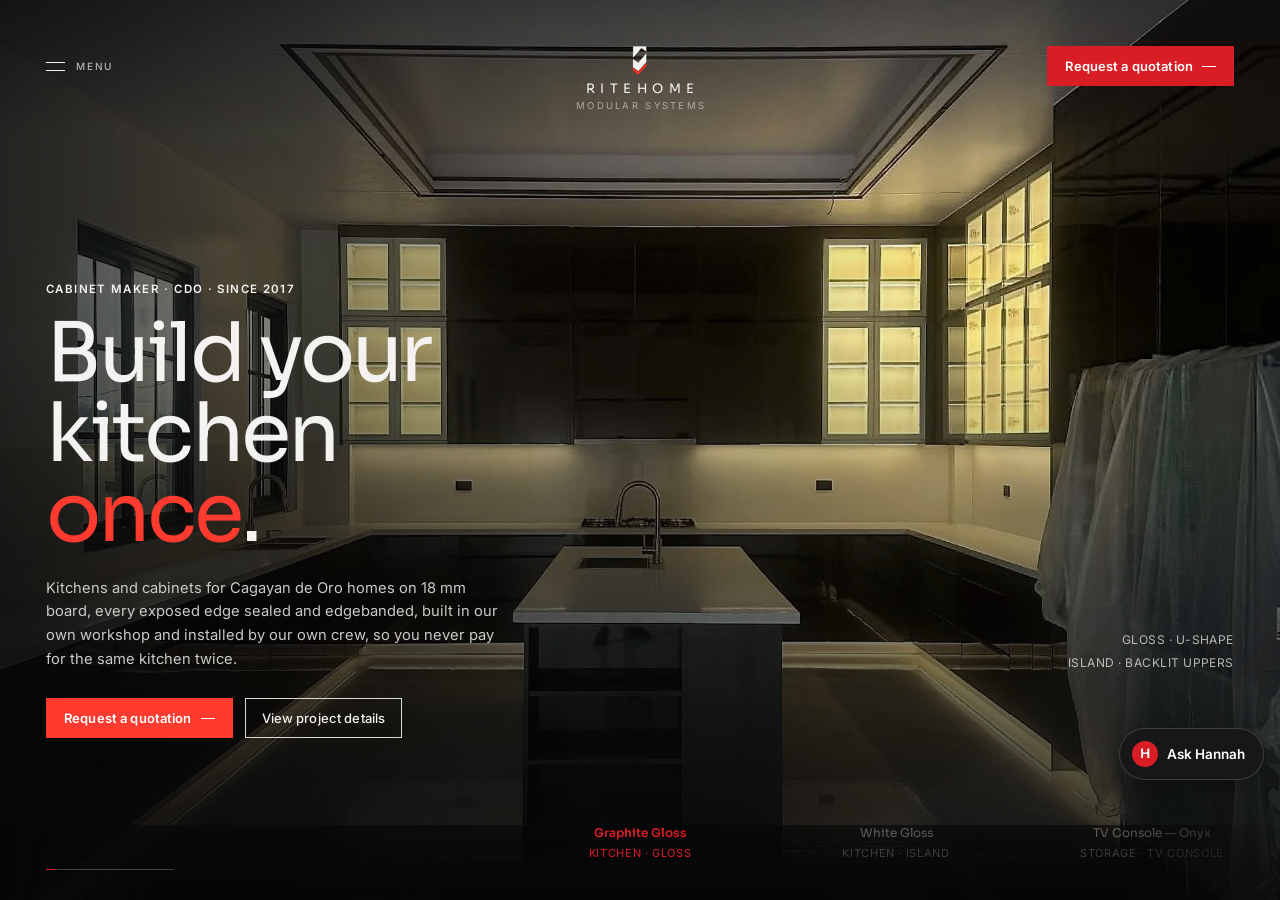
==== commit d049aee8: "Design review: apply the 20-point pass to the public site - Hero says the promise: "Build your kitch" ====
--- a/index.html
+++ b/index.html
@@ -10,32 +10,32 @@
 <link rel="icon" type="image/png" sizes="192x192" href="assets/favicon-192.png">
 <link rel="apple-touch-icon" href="assets/apple-touch-icon.png">
 <title>Kitchen Cabinet Maker in CDO | Kitchen Cabinets &amp; Modular Furniture | Ritehome Modular Systems</title>
-<meta name="description" content="Kitchen cabinet maker and modular furniture fabricator in Cagayan de Oro (CDO) since 2017. Kitchens, wardrobes, walk-in closets and TV consoles, every board sealed, edgebanded and termite-treated, built and installed by our own crew.">
+<meta name="description" content="Kitchen cabinet maker and modular furniture fabricator in Cagayan de Oro (CDO) since 2017. Kitchens, wardrobes, walk-in closets and TV consoles, every board sealed and edgebanded, built and installed by our own crew.">
 <link rel="canonical" href="https://ritehomemodular.com/">
 <meta name="robots" content="index, follow, max-image-preview:large">
-<meta name="keywords" content="kitchen cabinet maker CDO, cabinet maker Cagayan de Oro, modular furniture CDO, kitchen cabinet maker Misamis Oriental, kitchen cabinet in CDO, CDO kitchen renovation, CDO cabinetry, kitchen cabinets Cagayan de Oro, custom cabinetry Cagayan de Oro, termite proof cabinets CDO, termite treated kitchen cabinets Cagayan de Oro, termite treatment cabinets Philippines, durable kitchen cabinets CDO">
+<meta name="keywords" content="kitchen cabinet maker CDO, cabinet maker Cagayan de Oro, modular furniture CDO, kitchen cabinet maker Misamis Oriental, kitchen cabinet in CDO, CDO kitchen renovation, CDO cabinetry, kitchen cabinets Cagayan de Oro, custom cabinetry Cagayan de Oro, durable kitchen cabinets CDO">
 <meta name="geo.region" content="PH-MSR">
 <meta name="geo.placename" content="Cagayan de Oro City">
-<meta name="geo.position" content="8.4542;124.6319">
-<meta name="ICBM" content="8.4542, 124.6319">
+<meta name="geo.position" content="8.500563;124.622937">
+<meta name="ICBM" content="8.500563, 124.622937">
 
 <meta property="og:type" content="business.business">
 <meta property="og:site_name" content="Ritehome Modular Systems">
 <meta property="og:title" content="Kitchen Cabinet Maker in CDO | Kitchen Cabinets &amp; Modular Furniture | Ritehome Modular Systems">
-<meta property="og:description" content="Kitchen cabinet maker and modular furniture fabricator in Cagayan de Oro (CDO) since 2017. Kitchens, wardrobes, walk-in closets and TV consoles, every board sealed, edgebanded and termite-treated, built and installed by our own crew.">
+<meta property="og:description" content="Kitchen cabinet maker and modular furniture fabricator in Cagayan de Oro (CDO) since 2017. Kitchens, wardrobes, walk-in closets and TV consoles, every board sealed and edgebanded, built and installed by our own crew.">
 <meta property="og:url" content="https://ritehomemodular.com/">
 <meta property="og:image" content="https://ritehomemodular.com/ritehome-photos/enhanced/01-graphite-gloss.jpg">
 <meta property="og:locale" content="en_PH">
 
 <meta name="twitter:card" content="summary_large_image">
 <meta name="twitter:title" content="Kitchen Cabinet Maker in CDO | Kitchen Cabinets &amp; Modular Furniture | Ritehome Modular Systems">
-<meta name="twitter:description" content="Kitchen cabinet maker and modular furniture fabricator in Cagayan de Oro (CDO) since 2017. Kitchens, wardrobes, walk-in closets and TV consoles, every board sealed, edgebanded and termite-treated, built and installed by our own crew.">
+<meta name="twitter:description" content="Kitchen cabinet maker and modular furniture fabricator in Cagayan de Oro (CDO) since 2017. Kitchens, wardrobes, walk-in closets and TV consoles, every board sealed and edgebanded, built and installed by our own crew.">
 <meta name="twitter:image" content="https://ritehomemodular.com/ritehome-photos/enhanced/01-graphite-gloss.jpg">
 
 <link rel="preconnect" href="https://fonts.googleapis.com">
 <link rel="preconnect" href="https://fonts.gstatic.com" crossorigin>
 <link rel="stylesheet" href="https://fonts.googleapis.com/css2?family=Sora:wght@200;300;400;500;600&family=IBM+Plex+Mono:wght@300;400;500&family=Inter:wght@300;400;500&display=swap">
-<link rel="stylesheet" href="assets/hannah.css?v=784a1ce5">
+<link rel="stylesheet" href="assets/hannah.css?v=37e490ff">
 <link rel="stylesheet" href="assets/lightbox.css?v=daa832d8">
 
 <style>
@@ -906,6 +906,86 @@
   .photo img{transform:none;}
   .photo-vid{display:none;}
 }
+/* ============================================================
+   DESIGN REVIEW (2026-11-14) — the 20-point pass. One layer on top
+   of everything above; each rule says which point it serves.
+   ============================================================ */
+/* (4) monospace only where it means something: the dimension and label
+   text inside the drawings. Every other label, button and footnote moves to
+   the body face, with (18) tabular numerals wherever figures line up. */
+:root{ --f-mono: var(--f-body); }
+.dimtxt,.lbltxt{ font-family:"IBM Plex Mono",ui-monospace,"SF Mono",Menlo,monospace; }
+.term-pct,.spec-v,.cfield-v,.seq-n,.range-n,.gallery-count,.foot-note,.sw-num{ font-variant-numeric:tabular-nums; }
+
+/* (15) contrast: body copy at regular weight, not Light; the faintest grey
+   was 2.8:1 on white; "Modular Systems" under the logo was 8px */
+:root:not([data-theme="dark"]){ --draft-dim:#74747A; }
+body,.lede{ font-weight:400; }
+.wm-b{ font-size:9.5px; letter-spacing:.24em; text-indent:.24em; }
+
+/* (11) red is the action and one accent word, not every headline. Headlines in
+   ink at a weight that holds up on a photo; the <em> word carries the red. */
+h1,h2{ color:var(--chalk); font-weight:400; }
+h1 em,h2 em{ color:var(--core); }
+
+/* (16) headlines wrap as balanced lines, paragraphs without one-word last lines */
+h1,h2,h3,h4,.statement p.big{ text-wrap:balance; }
+p,.lede,.body{ text-wrap:pretty; }
+
+/* (4) labels: readable size, light tracking, no spaced-out monospace */
+.eyebrow{ font-size:11.5px; font-weight:600; letter-spacing:.12em; }
+.slide.shot .eyebrow{ color:#F4F3F1; }            /* (15) 10px red on a photo was unreadable */
+.cta,.togglebtn{ font-size:13px; font-weight:600; letter-spacing:.01em; text-transform:none; }
+.togglebtn{ font-weight:500; color:var(--chalk); }
+.note,.inq-status{ font-size:13.5px; line-height:1.65; letter-spacing:0; }
+.foot-note{ font-size:13px; line-height:1.75; letter-spacing:0; }
+.cfield-v,.spec-v{ font-size:13.5px; letter-spacing:0; }
+.photogrid .cap{ font-size:12px; letter-spacing:0; }
+.gallery-count,.range-n{ font-size:12px; letter-spacing:0; }
+.field label{ font-size:12.5px; font-weight:500; letter-spacing:0; text-transform:none; color:var(--chalk-dim); }
+.footlinks a,.range-more button,.range-more a,.menu-sheets button{ font-size:12.5px; letter-spacing:0; text-transform:none; }
+.spec-k,.cfield-k,.contactcard-h,.term-k,.seq-role,.meta,.ix-m,.legend b{ font-size:11px; letter-spacing:.06em; }
+.shotmeta .sm-v{ font-size:12px; letter-spacing:.04em; }
+.legend div{ font-size:12px; letter-spacing:0; }
+
+/* (1)(2) the red side tab repeated the project name the index strip already
+   shows, so it goes (its script still runs against the hidden element) */
+.stagetab{ display:none; }
+
+/* (13) no decorative rule before every label, and the drawing-sheet grid stays
+   on the stage, not behind paragraphs in the reading view */
+.eyebrow::before{ display:none; }
+body.reading .grid{ opacity:0; }
+
+/* (17) the project caption and the material legend sat exactly where Hannah's
+   button floats on the stage; they now clear it */
+.shotmeta,.legend{ bottom:clamp(200px,25vh,250px); }
+
+/* (8)(10) project pages: one red button, one outline button, and the way back
+   is a quiet link, so three equal boxes no longer wrap onto two lines */
+.togglebtn[data-back-slide]{ border-color:transparent; padding-left:2px; padding-right:2px; color:var(--draft); }
+.togglebtn[data-back-slide]:hover{ color:var(--core); }
+
+/* (17) the top button's two text pieces sat a flex gap apart ("Request  a quotation") */
+.topright .cta{ gap:0; }
+.topright .cta span{ white-space:pre; }
+.topright .cta::after{ margin-left:9px; }
+
+/* (19) a sending form says so: the button's dash turns into a spinner */
+.cta:disabled{ cursor:progress; opacity:.85; }
+.cta:disabled::after{
+  width:11px; height:11px; border-radius:50%; background:none;
+  border:2px solid currentColor; border-right-color:transparent; animation:rh-spin .7s linear infinite;
+}
+@keyframes rh-spin{ to{ transform:rotate(360deg); } }
+
+/* (20) the answer to a sent form slides in (the submit code empties the line first, so it replays) */
+@keyframes rh-in{ from{ opacity:0; transform:translateY(-4px); } to{ opacity:1; transform:none; } }
+.inq-status:not(:empty){ animation:rh-in .25s ease-out; }
+@media (prefers-reduced-motion: reduce){
+  .inq-status:not(:empty){ animation:none; }
+  .cta:disabled::after{ animation-duration:2s; }
+}
 </style>
 <script type="application/ld+json">
 {
@@ -915,10 +995,10 @@
   "name": "Ritehome Modular Systems",
   "alternateName": "Ritehome Cabinetry CDO",
   "slogan": "We build kitchens and cabinets that last.",
-  "description": "Kitchen cabinet maker and modular furniture fabricator in Cagayan de Oro (CDO) since 2017: kitchen cabinets, full kitchen renovation, built-in wardrobes, walk-in closets, TV consoles, partitions and office workstations. Every board sealed, edgebanded and termite-treated to last, drawn to the millimetre, built in our own workshop and installed by our own crew across Misamis Oriental.",
+  "description": "Kitchen cabinet maker and modular furniture fabricator in Cagayan de Oro (CDO) since 2017: kitchen cabinets, full kitchen renovation, built-in wardrobes, walk-in closets, TV consoles, partitions and office workstations. Every board sealed and edgebanded to last, drawn to the millimetre, built in our own workshop and installed by our own crew across Misamis Oriental.",
   "foundingDate": "2017-03-08",
   "email": "ritehomemodularsystems@gmail.com",
-  "knowsAbout": ["Kitchen cabinets", "Cabinet making", "Modular furniture", "Built-in wardrobes", "Walk-in closets", "TV consoles", "Office workstations", "Partitions", "Kitchen renovation", "Termite-treated cabinetry"],
+  "knowsAbout": ["Kitchen cabinets", "Cabinet making", "Modular furniture", "Built-in wardrobes", "Walk-in closets", "TV consoles", "Office workstations", "Partitions", "Kitchen renovation"],
   "url": "https://ritehomemodular.com/",
   "telephone": "+63-917-701-0109",
   "priceRange": "₱₱",
@@ -932,9 +1012,18 @@
   },
   "geo": {
     "@type": "GeoCoordinates",
-    "latitude": 8.4542,
-    "longitude": 124.6319
+    "latitude": 8.500563,
+    "longitude": 124.622937
   },
+  "hasMap": "https://www.google.com/maps/search/?api=1&query=6QW6GJ2F%2B655",
+  "openingHoursSpecification": [
+    {
+      "@type": "OpeningHoursSpecification",
+      "dayOfWeek": ["Monday", "Tuesday", "Wednesday", "Thursday", "Friday", "Saturday"],
+      "opens": "09:00",
+      "closes": "17:00"
+    }
+  ],
   "areaServed": [
     { "@type": "City", "name": "Cagayan de Oro" },
     { "@type": "City", "name": "Opol" },
@@ -955,7 +1044,7 @@
         "itemOffered": {
           "@type": "Service",
           "name": "Kitchen Cabinets & Kitchen Cabinetry in CDO",
-          "description": "Kitchen cabinet installation, kitchen renovation and modular kitchen cabinetry in Cagayan de Oro, sealed, edgebanded and termite-treated to last.",
+          "description": "Kitchen cabinet installation, kitchen renovation and modular kitchen cabinetry in Cagayan de Oro, sealed and edgebanded to last.",
           "areaServed": "Cagayan de Oro"
         }
       },
@@ -974,7 +1063,7 @@
         "itemOffered": {
           "@type": "Service",
           "name": "CDO Cabinets, Storage & Wardrobe Design",
-          "description": "Built-in wardrobes, walk-in closets, TV consoles and storage-wall cabinets in Cagayan de Oro, built from termite-treated, edgebanded board.",
+          "description": "Built-in wardrobes, walk-in closets, TV consoles and storage-wall cabinets in Cagayan de Oro, built from sealed, edgebanded board.",
           "areaServed": "Cagayan de Oro"
         }
       },
@@ -984,7 +1073,7 @@
         "itemOffered": {
           "@type": "Service",
           "name": "CDO Partitions",
-          "description": "Toilet, office and reception partitions in Cagayan de Oro, built from sealed, termite-treated board.",
+          "description": "Toilet, office and reception partitions in Cagayan de Oro, built from sealed, edgebanded board.",
           "areaServed": "Cagayan de Oro"
         }
       },
@@ -994,7 +1083,7 @@
         "itemOffered": {
           "@type": "Service",
           "name": "CDO Workstation Design & Workstation Installer",
-          "description": "Office workstation and corporate desk fit-out design and installation in Cagayan de Oro, built from sealed, termite-treated board.",
+          "description": "Office workstation and corporate desk fit-out design and installation in Cagayan de Oro, built from sealed, edgebanded board.",
           "areaServed": "Cagayan de Oro"
         }
       },
@@ -1004,7 +1093,7 @@
         "itemOffered": {
           "@type": "Service",
           "name": "Interior Design & Interior Fit-out in CDO",
-          "description": "Cabinetry-led interior fit-out covering kitchens, storage, partitions and workstations in Cagayan de Oro — every board sealed, edgebanded and termite-treated.",
+          "description": "Cabinetry-led interior fit-out covering kitchens, storage, partitions and workstations in Cagayan de Oro — every board sealed and edgebanded.",
           "areaServed": "Cagayan de Oro"
         }
       }
@@ -1035,10 +1124,10 @@
     },
     {
       "@type": "Question",
-      "name": "Are Ritehome cabinets termite-proof?",
+      "name": "How long will Ritehome cabinets last?",
       "acceptedAnswer": {
         "@type": "Answer",
-        "text": "Every board is treated against termites before assembly, and every exposed edge is closed with edgebanding, so the treated core is never left open to moisture or termites."
+        "text": "They're built to last for years: 18 mm board throughout, every exposed edge closed with edgebanding so moisture never reaches the raw core, and concealed soft-close hinges, all assembled and checked in our own shop before delivery."
       }
     },
     {
@@ -1159,17 +1248,16 @@
     </div>
     <div class="copy">
       <p class="eyebrow rise">Cabinet maker · CDO · Since 2017</p>
-      <h1 class="rise">Decided<br>before it is <em>cut</em>.</h1>
-      <p class="lede rise">Modular cabinetry drawn to the millimetre, itemised board by board, and
-      built off site by our own crew. You approve the drawing and the quantities before a single
-      sheet goes on the saw.</p>
+      <h1 class="rise">Build your kitchen <em>once</em>.</h1>
+      <p class="lede rise">Kitchens and cabinets for Cagayan de Oro homes on 18 mm board, every
+      exposed edge sealed and edgebanded, built in our own workshop and installed by our own crew,
+      so you never pay for the same kitchen twice.</p>
       <div class="acts rise">
         <button class="cta" type="button" data-doc="inquiry">Request a quotation</button>
         <button class="togglebtn" type="button" data-doc="detail-01">View project details</button>
       </div>
     </div>
     <div class="shotmeta fadein">
-      <span class="sm-k">Project 01</span>
       <span class="sm-v">Gloss · U-shape<br>Island · Backlit uppers</span>
     </div>
   </section>
@@ -1180,7 +1268,6 @@
       <picture><source type="image/webp" srcset="ritehome-photos/enhanced/06-white-gloss.webp"><img src="ritehome-photos/enhanced/06-white-gloss.jpg" alt="Large white gloss kitchen with a central island, extractor hood, integrated oven column and a stepped ceiling detail." loading="lazy"></picture>
     </div>
     <div class="copy">
-      <p class="eyebrow rise">Project 02</p>
       <h2 class="rise">Delivered finished.<br>Set, not built.</h2>
       <p class="lede rise">Every carcass here was cut, edged and assembled on a bench in our shop,
       then carried in and levelled. The dust, the offcuts and the margin for error stayed with us.</p>
@@ -1189,7 +1276,6 @@
       </div>
     </div>
     <div class="shotmeta fadein">
-      <span class="sm-k">Project 02</span>
       <span class="sm-v">Gloss · Island<br>Oven column · Extractor</span>
     </div>
   </section>
@@ -1200,7 +1286,6 @@
       <picture><source type="image/webp" srcset="ritehome-photos/enhanced/07-storage-feature-wall.webp"><img src="ritehome-photos/enhanced/07-storage-feature-wall.jpg" alt="Backlit onyx-marble TV console wall with a wall-mounted television, ribbed timber pilasters, a floating console cabinet and a full-height wardrobe on either side." loading="lazy"></picture>
     </div>
     <div class="copy">
-      <p class="eyebrow rise">Project 03</p>
       <h2 class="rise">A TV console drawn<br>as the whole wall.</h2>
       <p class="lede rise">A backlit onyx panel between ribbed timber returns, with a floating
       console cabinet under the screen and a full-height wardrobe run either side — the television
@@ -1210,7 +1295,6 @@
       </div>
     </div>
     <div class="shotmeta fadein">
-      <span class="sm-k">Project 03</span>
       <span class="sm-v">TV console · Onyx panel<br>LED edge · Wardrobe returns</span>
     </div>
   </section>
@@ -1221,7 +1305,6 @@
       <picture><source type="image/webp" srcset="ritehome-photos/enhanced/08-storage-wardrobe.webp"><img src="ritehome-photos/enhanced/08-storage-wardrobe.jpg" alt="Full-height woodgrain wardrobe run turning through a corner, with concealed vertical pulls and an open shelving nook beside the window." loading="lazy"></picture>
     </div>
     <div class="copy">
-      <p class="eyebrow rise">Project 04</p>
       <h2 class="rise">Every corner,<br>still square.</h2>
       <p class="lede rise">A full-height wardrobe run turned through the corner, carcasses and
       doors meeting without a filler strip because the room was measured before anything
@@ -1231,7 +1314,6 @@
       </div>
     </div>
     <div class="shotmeta fadein">
-      <span class="sm-k">Project 04</span>
       <span class="sm-v">Woodgrain · Swing doors<br>Corner run</span>
     </div>
   </section>
@@ -1242,7 +1324,6 @@
       <picture><source type="image/webp" srcset="ritehome-photos/enhanced/09-storage-shelving.webp"><img src="ritehome-photos/enhanced/09-storage-shelving.jpg" alt="Open pigeonhole shelving wall in light woodgrain, built floor to ceiling beside a window, ready for fit-out." loading="lazy"></picture>
     </div>
     <div class="copy">
-      <p class="eyebrow rise">Project 05</p>
       <h2 class="rise">Open shelving,<br>still on a grid.</h2>
       <p class="lede rise">No doors to hide behind: an open cubby wall holds its line because
       every division was set out on the drawing before the first board went on the saw.</p>
@@ -1251,7 +1332,6 @@
       </div>
     </div>
     <div class="shotmeta fadein">
-      <span class="sm-k">Project 05</span>
       <span class="sm-v">Open shelving · Adjustable<br>Utility grade</span>
     </div>
   </section>
@@ -1262,7 +1342,6 @@
       <picture><source type="image/webp" srcset="ritehome-photos/enhanced/10-partition-cr.webp"><img src="ritehome-photos/enhanced/10-partition-cr.jpg" alt="Toilet cubicle partitions in blue-grey phenolic board on a stainless top rail, over a black-and-white tiled floor." loading="lazy"></picture>
     </div>
     <div class="copy">
-      <p class="eyebrow rise">Project 06</p>
       <h2 class="rise">Built for a wet room,<br>not a dry demo.</h2>
       <p class="lede rise">Solid phenolic cubicles on a stainless top rail, with occupied/vacant
       indicator locks — waterproof and fire-retardant, to the same specification at three
@@ -1272,7 +1351,6 @@
       </div>
     </div>
     <div class="shotmeta fadein">
-      <span class="sm-k">Project 06</span>
       <span class="sm-v">Phenolic board · Waterproof<br>Stainless rail</span>
     </div>
   </section>
@@ -1283,7 +1361,6 @@
       <picture><source type="image/webp" srcset="ritehome-photos/enhanced/11-partition-reception.webp"><img src="ritehome-photos/enhanced/11-partition-reception.jpg" alt="Row of laminate reception desk partitions with blue counter fronts, dividing a service floor into individual windows." loading="lazy"></picture>
     </div>
     <div class="copy">
-      <p class="eyebrow rise">Project 07</p>
       <h2 class="rise">A counter,<br>drawn like a wall.</h2>
       <p class="lede rise">Laminate desk partitions dividing a reception floor into individual
       windows, each panel and counter run itemised the same way a kitchen carcass is.</p>
@@ -1292,7 +1369,6 @@
       </div>
     </div>
     <div class="shotmeta fadein">
-      <span class="sm-k">Project 07</span>
       <span class="sm-v">Laminate panel · Counter run<br>Desk dividers</span>
     </div>
   </section>
@@ -1303,7 +1379,6 @@
       <picture><source type="image/webp" srcset="ritehome-photos/enhanced/12-office-workstations.webp"><img src="ritehome-photos/enhanced/12-office-workstations.jpg" alt="Open-plan office with a wall of built-in wood shelving, a cubicle-style desk divider and a row of workstations beside an interior glass partition." loading="lazy"></picture>
     </div>
     <div class="copy">
-      <p class="eyebrow rise">Project 08</p>
       <h2 class="rise">A desk run,<br>drawn like a kitchen.</h2>
       <p class="lede rise">Shelving, low dividers and a run of desks fitted to one office floor
       — the same drawing-first process, sized for a workplace instead of a home.</p>
@@ -1312,7 +1387,6 @@
       </div>
     </div>
     <div class="shotmeta fadein">
-      <span class="sm-k">Project 08</span>
       <span class="sm-v">Storage wall · Desk dividers<br>Corporate fit-out</span>
     </div>
   </section>
@@ -1323,7 +1397,6 @@
       <picture><source type="image/webp" srcset="ritehome-photos/enhanced/13-workspace-corporate-floor.webp"><img src="ritehome-photos/enhanced/13-workspace-corporate-floor.jpg" alt="Full floor of modular timber desk cubicles repeated in long rows under a black ceiling, fitted out for a corporate opening." loading="lazy"></picture>
     </div>
     <div class="copy">
-      <p class="eyebrow rise">Project 09</p>
       <h2 class="rise">One drawing,<br>run at any scale.</h2>
       <p class="lede rise">The same modular desk-and-divider system, repeated across a full
       floor. What holds one office square holds a hundred stations the same way.</p>
@@ -1332,7 +1405,6 @@
       </div>
     </div>
     <div class="shotmeta fadein">
-      <span class="sm-k">Project 09</span>
       <span class="sm-v">Modular desks · Repeat run<br>Floor-scale fit-out</span>
     </div>
   </section>
@@ -1368,7 +1440,7 @@
     </div>
     <div class="meta fadein">Sheet 10 / 13<br>Scale 1 : 5<br>Rev &nbsp;—</div>
     <div class="copy plate">
-      <p class="eyebrow rise">10 — Design Team</p>
+      <p class="eyebrow rise">Design Team</p>
       <h2 class="rise">Approved by you.<br>Built as drawn.</h2>
       <p class="lede rise">Our design team turns your walkthrough into a dimensioned elevation —
       every cabinet, door swing and finish drawn exactly as you asked. Layout, hardware, colour and
@@ -1407,15 +1479,13 @@
       </div>
     </div>
     <div class="copy plate">
-      <p class="eyebrow rise">11 — Material</p>
+      <p class="eyebrow rise">Material</p>
       <h2 class="rise">Four faces.<br>One board.</h2>
       <p class="lede rise">Solid colours, a matte surface, woodgrain and high gloss — the four
       faces we run. Move across a sample; the light rakes low, the same way a finish is checked
       on the bench.</p>
       <p class="note rise">The warm band along the bottom of each sample is the board core — the
-      colour you only meet at a cut, and the colour the edgebanding is there to close. Before any
-      of it is cut, the board itself is treated against termites, so the core the edgebanding
-      closes is already protected. Counters run quartz, natural granite or synthetic, priced by
+      colour you only meet at a cut, and the colour the edgebanding is there to close. Counters run quartz, natural granite or synthetic, priced by
       the slab your run actually consumes.</p>
     </div>
   </section>
@@ -1465,7 +1535,7 @@
       <div><b>Base</b>Levelled on site</div>
     </div>
     <div class="copy">
-      <p class="eyebrow rise">12 — Module</p>
+      <p class="eyebrow rise">Module</p>
       <h2 class="rise">Modular does not<br>mean less custom.</h2>
       <p class="lede rise">It means the carcass is built to your exact dimensions in the shop, on a
       bench, under controlled conditions, every board still true to 18 mm — then carried in
@@ -1475,7 +1545,7 @@
         <li><span class="spec-k">Panel thickness</span><span class="spec-v">18 mm, same board throughout</span></li>
         <li><span class="spec-k">Hinge</span><span class="spec-v">Concealed, soft-close</span></li>
         <li><span class="spec-k">Shelf</span><span class="spec-v">Adjustable, per module</span></li>
-        <li><span class="spec-k">Treatment</span><span class="spec-v">Termite treatment, before assembly</span></li>
+        <li><span class="spec-k">Edges</span><span class="spec-v">Edgebanded, every exposed edge</span></li>
         <li><span class="spec-k">Built</span><span class="spec-v">In-house shop, delivered finished</span></li>
       </ul>
       <div class="acts rise">
@@ -1489,7 +1559,7 @@
     <div class="rangewrap">
       <div style="width:100%">
         <div class="range-head">
-          <p class="eyebrow rise">13 — Systems</p>
+          <p class="eyebrow rise">Systems</p>
           <h2 class="rise" style="margin-bottom:10px">Four systems, one standard.</h2>
           <p class="note rise">Domestic and commercial work run through the same drawing office, the
           same board specification and the same in-house crew.</p>
@@ -1533,10 +1603,10 @@
     <div class="rangewrap">
       <div style="width:100%">
         <div class="range-head">
-          <p class="eyebrow rise">14 — Durability</p>
-          <h2 class="rise" style="margin-bottom:10px">Sealed. Treated. Built to last.</h2>
-          <p class="note rise">Every board is sealed, edgebanded and treated against termites before
-          it leaves the shop — so what you invest in today still holds up years from now.</p>
+          <p class="eyebrow rise">Durability</p>
+          <h2 class="rise" style="margin-bottom:10px">Sealed. Edgebanded. Built to last.</h2>
+          <p class="note rise">Every board is sealed and edgebanded before it leaves the shop — so what
+          you invest in today still holds up years from now.</p>
         </div>
         <div class="range fadein">
           <div class="range-row" aria-hidden="false">
@@ -1553,8 +1623,8 @@
           </div>
           <div class="range-row">
             <span class="range-n">03</span>
-            <span class="range-name">Termite-proof</span>
-            <span class="range-desc">Every board treated against termites before assembly, not brushed on after the fact.</span>
+            <span class="range-name">Decided first</span>
+            <span class="range-desc">The drawing and the itemised board list are approved by you before a single sheet goes on the saw.</span>
             <span class="range-glyph"><svg width="56" height="34" viewBox="0 0 56 34"><polygon class="gl" points="28,2 46,8 46,19 28,32 10,19 10,8"></polygon><line class="gl" x1="19" y1="16" x2="26" y2="23"></line><line class="gl" x1="26" y1="23" x2="39" y2="10"></line></svg></span>
           </div>
         </div>
@@ -1610,32 +1680,30 @@
 <div class="doc-in">
 
   <section class="docsec statement" id="mission">
-    <p class="eyebrow">17 — Mission</p>
-    <p class="big">"We build kitchens and cabinets that last — sealed, edge-bonded, and
-    termite-treated, so what you invest in today still holds up years from now."</p>
-    <p class="lede" style="max-width:66ch">Space, durability and termite protection aren't three
-    separate promises. They're one board — treated and sealed before it's ever assembled — drawn
-    into a room built around how you'll actually use it.</p>
+    <p class="eyebrow">Mission</p>
+    <p class="big">"We build kitchens and furniture that last, so you never pay for the same kitchen twice."</p>
+    <p class="lede" style="max-width:66ch">Space, durability and accountability aren't three
+    separate promises. They're one process: a room drawn around how you'll actually use it, built
+    from sealed, edgebanded board, with every panel itemised and approved by you before anything is
+    fabricated.</p>
     <div class="split" style="margin-top:40px;align-items:start">
       <div>
         <p class="eyebrow" style="margin-bottom:10px">Vision</p>
-        <p class="lede" style="font-size:16px;max-width:44ch">"To be Northern Mindanao's most
-        trusted modular systems provider — the standard homeowners and businesses turn to for
-        spaces that work better."</p>
+        <p class="lede" style="font-size:16px;max-width:44ch">"To be Northern Mindanao's most trusted cabinet maker by 2030."</p>
       </div>
       <div>
         <p class="eyebrow" style="margin-bottom:10px">What that means on the floor</p>
         <ul class="spec-list">
           <li><span class="spec-k">Space</span><span class="spec-v">Drawn to how the room is used, not a catalogue layout</span></li>
           <li><span class="spec-k">Durability</span><span class="spec-v">18 mm board throughout, every edge sealed and edgebanded</span></li>
-          <li><span class="spec-k">Termite-proof</span><span class="spec-v">Termite treatment, applied before assembly</span></li>
+          <li><span class="spec-k">Accountability</span><span class="spec-v">Drawing and itemised board list approved before anything is cut</span></li>
+          <li><span class="spec-k">On time</span><span class="spec-v">Every job tracked through named stages, each with a date</span></li>
         </ul>
       </div>
     </div>
   </section>
 
   <section class="docsec statement" id="brief">
-    <p class="eyebrow">18 — Brief</p>
     <p class="big">Renovation anxiety is rarely about taste. It is about not knowing.</p>
     <p class="lede" style="max-width:66ch">Not knowing what the number covers. Not knowing whether
     the finish on the last cabinet will match the first. Not knowing what changed between the day you
@@ -1645,7 +1713,6 @@
   </section>
 
   <section class="docsec" id="sequence">
-    <p class="eyebrow">19 — Sequence</p>
     <h2 style="max-width:18ch">Five stages, each with a name attached.</h2>
     <p class="lede" style="max-width:64ch">A job moves through five tracked stages. At any point you
     can ask which stage yours is in and who is holding it, and get an answer rather than an estimate.</p>
@@ -1681,7 +1748,6 @@
   <section class="docsec" id="engagement">
     <div class="split">
       <div>
-        <p class="eyebrow">20 — Engagement</p>
         <h2>What it takes to start.</h2>
       </div>
       <div>
@@ -1717,9 +1783,9 @@
     <p class="body" style="max-width:64ch">Three levels, set against your drawing rather than a
     brochure. What sits in each is agreed line by line before the quotation is issued.</p>
     <div class="tiers">
-      <div class="tier"><p class="tier-n">Tier 01</p><h4>Essential</h4><p>The core specification — the cabinet box (carcass), doors, counter and working hardware.</p></div>
-      <div class="tier"><p class="tier-n">Tier 02</p><h4>Premium</h4><p>Upgraded finishes and hardware, with accessories brought into the drawing.</p></div>
-      <div class="tier"><p class="tier-n">Tier 03</p><h4>Executive</h4><p>The full specification, with counter and accessory selections opened up.</p></div>
+      <div class="tier"><h4>Essential</h4><p>The core specification — the cabinet box (carcass), doors, counter and working hardware.</p></div>
+      <div class="tier"><h4>Premium</h4><p>Upgraded finishes and hardware, with accessories brought into the drawing.</p></div>
+      <div class="tier"><h4>Executive</h4><p>The full specification, with counter and accessory selections opened up.</p></div>
     </div>
     <p class="note" style="margin-top:22px">Want a rough number before booking the site visit? Chat
     with Hannah — tell her your room's size (or send a photo) and she'll give you a same-session
@@ -1730,7 +1796,6 @@
   <section class="docsec" id="inquiry">
     <div class="inq">
       <div>
-        <p class="eyebrow">21 — Inquiry</p>
         <h2>Start with the measurement.</h2>
         <p class="lede">Tell us the room and where you are. A site visit is arranged from there, and
         the drawing follows the visit.</p>
@@ -1746,9 +1811,10 @@
           <div class="cfield"><span class="cfield-k">Facebook</span><span class="cfield-v"><a href="https://www.facebook.com/share/1EE6bWMuNw/?mibextid=wwXIfr" target="_blank" rel="noopener">Visit page</a></span></div>
           <div class="cfield"><span class="cfield-k">Email</span><span class="cfield-v"><a href="mailto:ritehomemodularsystems@gmail.com">ritehomemodularsystems@gmail.com</a></span></div>
           <div class="cfield"><span class="cfield-k">Showroom</span><span class="cfield-v">E &amp; J Building, Apovel<br>Cagayan de Oro City, Misamis</span></div>
+          <div class="cfield"><span class="cfield-k">Hours</span><span class="cfield-v">Monday to Saturday, 9 AM – 5 PM<br>Closed Sundays</span></div>
         </div>
         <div class="mapcard">
-          <iframe src="https://www.google.com/maps?q=E%20%26%20J%20Building%2C%20Apovel%2C%20Cagayan%20de%20Oro%20City%2C%20Misamis%20Oriental%2C%20Philippines&amp;output=embed" loading="lazy" referrerpolicy="no-referrer-when-downgrade" title="Map to Ritehome Modular Systems' showroom, E &amp; J Building, Apovel, Cagayan de Oro City"></iframe>
+          <iframe src="https://www.google.com/maps?q=6QW6GJ2F%2B655&amp;z=17&amp;output=embed" loading="lazy" referrerpolicy="no-referrer-when-downgrade" title="Map to Ritehome Modular Systems' showroom, E &amp; J Building, Apovel, Cagayan de Oro City"></iframe>
         </div>
       </div>
       <div>
@@ -1796,8 +1862,7 @@
   </section>
 
   <section class="docsec" id="faq">
-    <p class="eyebrow">22 — FAQ</p>
-    <h2 style="max-width:26ch">Kitchen cabinets, durability and termite protection in CDO, answered plainly.</h2>
+    <h2 style="max-width:26ch">Kitchen cabinets, durability and cost in CDO, answered plainly.</h2>
     <p class="lede" style="max-width:64ch">The questions we hear most from people planning a
     kitchen renovation or new cabinetry in Cagayan de Oro.</p>
     <div class="faqlist" style="margin-top:28px">
@@ -1815,10 +1880,11 @@
         is fabricated.</p>
       </div>
       <div class="faqitem">
-        <h3 class="sub">Are Ritehome cabinets termite-proof?</h3>
-        <p class="body" style="max-width:64ch">Every board is treated against termites before
-        assembly — not brushed on afterward — and every exposed edge is sealed with edgebanding,
-        so the treated core is never left open to moisture or termites.</p>
+        <h3 class="sub">How long will Ritehome cabinets last?</h3>
+        <p class="body" style="max-width:64ch">They’re built to last for years: 18 mm board
+        throughout, every exposed edge closed with edgebanding so moisture never reaches the raw
+        core, and concealed soft-close hinges, all assembled and checked in our own shop before
+        delivery.</p>
       </div>
       <div class="faqitem">
         <h3 class="sub">What does CDO cabinetry from Ritehome include?</h3>
@@ -1875,7 +1941,7 @@
   <section class="docsec" id="detail-01">
     <div class="split">
       <div>
-        <p class="eyebrow">Kitchen systems — Project 01</p>
+        <p class="eyebrow">Kitchen system</p>
         <h2>Graphite Gloss</h2>
         <p class="lede">U-shaped run in black gloss with backlit glass wall units, a
         quartz-topped island and a marble-tiled floor. The darkest kitchen we run, held to the
@@ -1901,7 +1967,7 @@
   <section class="docsec" id="detail-02">
     <div class="split">
       <div>
-        <p class="eyebrow">Kitchen systems — Project 02</p>
+        <p class="eyebrow">Kitchen system</p>
         <h2>White Gloss</h2>
         <p class="lede">A large white gloss run with a central island, integrated oven column,
         extractor hood and a stepped ceiling detail — delivered finished and levelled, not
@@ -1927,7 +1993,7 @@
   <section class="docsec" id="detail-03">
     <div class="split">
       <div>
-        <p class="eyebrow">Storage systems — Project 03</p>
+        <p class="eyebrow">Storage system</p>
         <h2>TV Console — Onyx Wall</h2>
         <p class="lede">A backlit onyx panel between ribbed timber returns, with a floating
         console cabinet under the screen and a full-height wardrobe run either side — the
@@ -1953,7 +2019,7 @@
   <section class="docsec" id="detail-04">
     <div class="split">
       <div>
-        <p class="eyebrow">Storage systems — Project 04</p>
+        <p class="eyebrow">Storage system</p>
         <h2>Walk-in Wardrobe</h2>
         <p class="lede">A full-height wardrobe run turned through the corner, carcasses and
         doors meeting without a filler strip because the room was measured before anything
@@ -1978,7 +2044,7 @@
   <section class="docsec" id="detail-05">
     <div class="split">
       <div>
-        <p class="eyebrow">Storage systems — Project 05</p>
+        <p class="eyebrow">Storage system</p>
         <h2>Open Storage Wall</h2>
         <p class="lede">No doors to hide behind: an open cubby wall holds its line because
         every division was set out on the drawing before the first board went on the saw.</p>
@@ -2002,7 +2068,7 @@
   <section class="docsec" id="detail-06">
     <div class="split">
       <div>
-        <p class="eyebrow">Partition systems — Project 06</p>
+        <p class="eyebrow">Partition system</p>
         <h2>CR Partition</h2>
         <p class="lede">Solid phenolic cubicles on a stainless top rail, with occupied/vacant
         indicator locks — waterproof and fire-retardant, to the same specification at three
@@ -2027,7 +2093,7 @@
   <section class="docsec" id="detail-07">
     <div class="split">
       <div>
-        <p class="eyebrow">Partition systems — Project 07</p>
+        <p class="eyebrow">Partition system</p>
         <h2>Reception Partition</h2>
         <p class="lede">Laminate desk partitions dividing a reception floor into individual
         windows, each panel and counter run itemised the same way a kitchen carcass is.</p>
@@ -2051,7 +2117,7 @@
   <section class="docsec" id="detail-08">
     <div class="split">
       <div>
-        <p class="eyebrow">Workspace systems — Project 08</p>
+        <p class="eyebrow">Workspace system</p>
         <h2>Office Workstations</h2>
         <p class="lede">Shelving, low dividers and a run of desks fitted to one office floor
         — the same drawing-first process, sized for a workplace instead of a home.</p>
@@ -2076,7 +2142,7 @@
   <section class="docsec" id="detail-09">
     <div class="split">
       <div>
-        <p class="eyebrow">Workspace systems — Project 09</p>
+        <p class="eyebrow">Workspace system</p>
         <h2>Corporate Floor</h2>
         <p class="lede">The same modular desk-and-divider system, repeated across a full
         floor. What holds one office square holds a hundred stations the same way.</p>
@@ -2101,7 +2167,6 @@
   <section class="docsec" id="gallery-kitchen">
     <div class="gallery-head">
       <div>
-        <p class="eyebrow">Kitchen systems — All work</p>
         <h2>Every kitchen on file.</h2>
         <p class="lede" style="max-width:64ch">Thirty-five kitchens, u-shaped and l-shaped runs, gloss and
         woodgrain and matte, islands and peninsulas — every finish and layout we have actually built,
@@ -2151,7 +2216,6 @@
   <section class="docsec" id="gallery-storage">
     <div class="gallery-head">
       <div>
-        <p class="eyebrow">Storage systems — All work</p>
         <h2>Every storage build on file.</h2>
         <p class="lede" style="max-width:64ch">TV consoles, wardrobes and closets, file cabinets and open
         shelving — the same carcass specification, closed behind a door or left open on a shelf.</p>
@@ -2180,7 +2244,6 @@
   <section class="docsec" id="gallery-partition">
     <div class="gallery-head">
       <div>
-        <p class="eyebrow">Partition systems — All work</p>
         <h2>Every partition build on file.</h2>
         <p class="lede" style="max-width:64ch">Toilet cubicles, washroom vanities and desk-height
         dividers, drawn and itemised the same way as a cabinet run.</p>
@@ -2199,7 +2262,6 @@
   <section class="docsec" id="gallery-workspace">
     <div class="gallery-head">
       <div>
-        <p class="eyebrow">Workspace systems — All work</p>
         <h2>Every workspace build on file.</h2>
         <p class="lede" style="max-width:64ch">The same modular desk-and-divider system, from a single
         office to a full corporate floor.</p>
@@ -2583,12 +2645,14 @@
       }).then(function(j){
         form.reset();
         if (btn) btn.disabled = false;
+        status.textContent = ""; void status.offsetWidth;   /* replay the slide-in for the answer */
         /* the 2-hour promise only when Telegram actually paged someone */
         status.textContent = j.telegram
           ? "Thank you — your inquiry is with us. We'll get back to you within 2 business hours to arrange the site visit."
           : "Thank you — your inquiry is with us. We will be in touch to arrange the site visit.";
       })["catch"](function(){
         if (btn) btn.disabled = false;
+        status.textContent = ""; void status.offsetWidth;
         status.innerHTML = "That did not send. <a href=\"" + inquiryMailto(data).replace(/"/g, "&quot;") +
           "\">Send it by email instead</a> (it's already filled in), " + contactLinks;
       });
@@ -2603,6 +2667,6 @@
 })();
 </script>
 <script src="assets/lightbox.js?v=387b4d42" defer></script>
-<script src="assets/hannah.js?v=77418121" defer></script>
+<script src="assets/hannah.js?v=fb0e2950" defer></script>
 </body>
 </html>
--- a/assets/hannah.css
+++ b/assets/hannah.css
@@ -196,3 +196,23 @@
     height: calc(100dvh - 84px - var(--hn-mobile-bottom));
   }
 }
+
+/* ============================================================
+   DESIGN REVIEW (2026-11-14) — the 20-point pass
+   ============================================================ */
+/* (4) no monospace capitals on the button, the header line or Send */
+.hn-toggle,.hn-send,.hn-header-sub{
+  font-family: "Inter", "Helvetica Neue", Arial, sans-serif; text-transform: none; letter-spacing: 0;
+}
+.hn-toggle{ font-size: 13.5px; font-weight: 600; }
+.hn-send{ font-size: 13px; font-weight: 600; }
+.hn-header-sub{ font-size: 11.5px; }
+/* (10)(11) one red button per screen: the page's "Request a quotation" is the red one, so
+   Hannah's launcher is ink with a red badge. Still obvious, no longer competing. */
+.hn-toggle{ background: #17171A; border: 1px solid rgba(255,255,255,.16); }
+.hn-toggle:hover{ background: #26262B; }
+.hn-toggle-icon{ background: var(--hn-core); }
+/* (14) nested corners: inner radius = outer − padding (panel 14, form padding 12 → 4… kept at 6 for touch) */
+.hn-attach-btn,.hn-input,.hn-send{ border-radius: 6px; }
+/* (15) chips and the header line were dim grey on near-black */
+.hn-chip{ color: #C9C9CD; font-size: 12.5px; }
